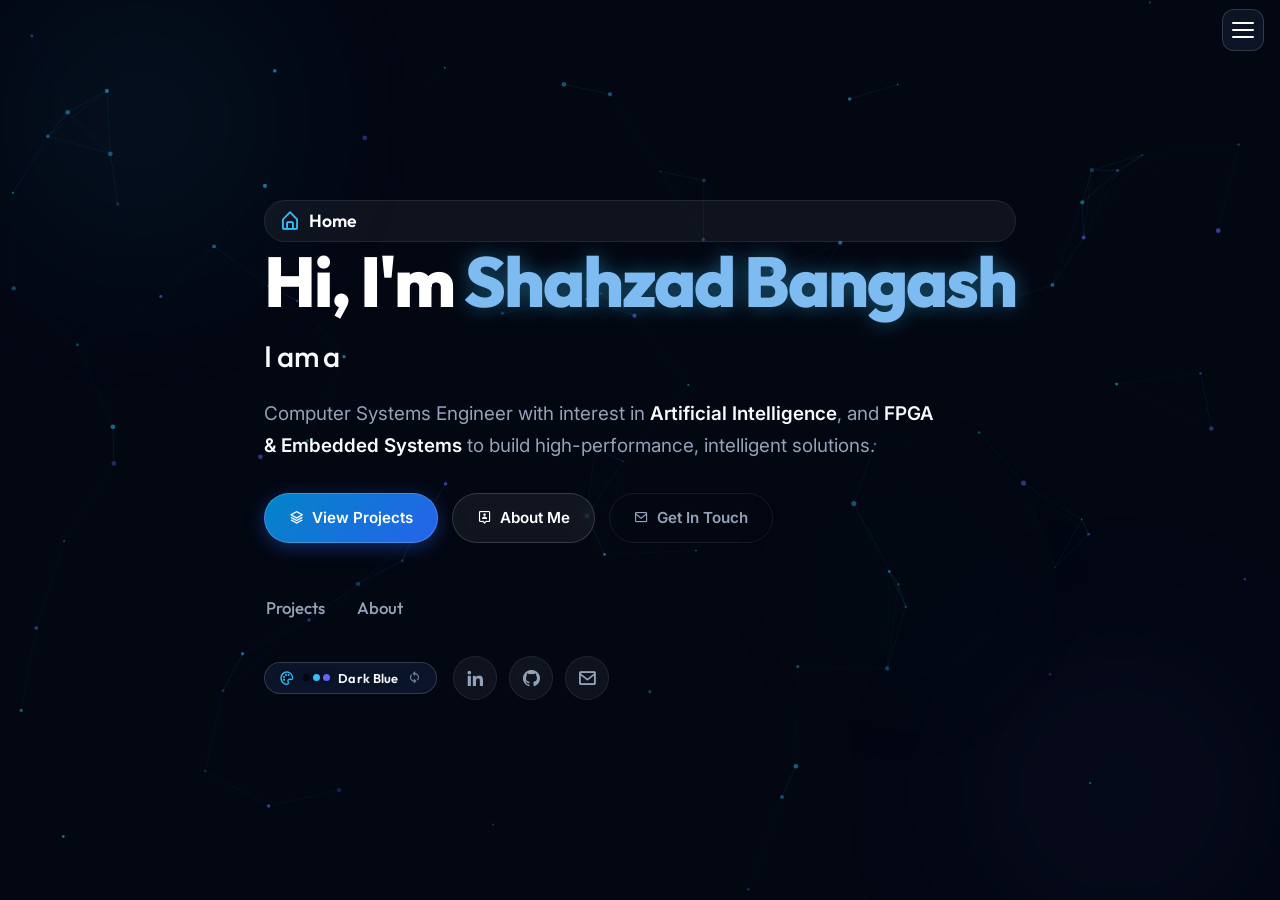
==== index.html @ 5bcf6972 "feat: add unified theme manager and styling system with cross-tab synchronization" ====
<!DOCTYPE html>
<html lang="en">

<head>
  <meta charset="utf-8">
  <meta content="width=device-width, initial-scale=1.0, maximum-scale=5.0" name="viewport">
  <meta name="theme-color" content="#030712">

  <title>Shahzad Bangash | AI Developer & Computer Systems Engineer</title>
  <meta name="description"
    content="Portfolio of Shahzad Bangash - Computer Systems Engineer specializing in AI development, TinyML, FPGA programming, and embedded systems.">
  <meta name="keywords"
    content="Shahzad Bangash, AI Developer, FPGA, Computer Systems Engineer, Embedded Systems, Machine Learning, Portfolio">

  <!-- Favicon -->
  <link rel="icon" type="image/x-icon" href="favicon.ico" />
  <link rel="icon" type="image/png" href="favicon.png" />
  <link rel="apple-touch-icon" href="favicon.png" />

  <!-- Google Fonts -->
  <link rel="preconnect" href="https://fonts.googleapis.com">
  <link rel="preconnect" href="https://fonts.gstatic.com" crossorigin>
  <link
    href="https://fonts.googleapis.com/css2?family=Inter:wght@300;400;500;600;700&family=Outfit:wght@400;500;600;700;800&family=Poppins:wght@400;500;600;700&display=swap"
    rel="stylesheet">

  <!-- Vendor CSS Files -->
  <link href="assets/vendor/bootstrap/css/bootstrap.min.css" rel="stylesheet">
  <link href="assets/vendor/boxicons/css/boxicons.min.css" rel="stylesheet">

  <!-- Main Custom CSS File -->
  <link href="assets/css/style.css?v=3.1" rel="stylesheet">
  <!-- Unified Theme Engine Stylesheet -->
  <link href="assets/css/themes.css?v=1.1" rel="stylesheet">

  <!-- Instant Theme Attribute Setup (Avoid FOUT) -->
  <script>
    (function () {
      try {
        var saved = localStorage.getItem("shahzad_portfolio_theme");
        var params = new URLSearchParams(window.location.search);
        var t = saved || params.get("theme") || "dark-blue";
        if (t === "cyber-dark" || t === "cyber-void") t = "dark-blue";
        if (t === "clean-light") t = "light-blue";
        if (t === "emerald-green" || t === "emerald-matrix") t = "green";
        if (t === "neon-purple" || t === "neon-sakura") t = "purple";
        if (t === "arctic-blue" || t === "arctic-frost") t = "red";
        document.documentElement.setAttribute("data-theme", t);
      } catch (e) {}
    })();
  </script>
</head>

<body>

  <!-- Ambient Dynamic Background Canvas -->
  <canvas id="bg-canvas" aria-hidden="true"></canvas>

  <!-- Ambient Glow Orbs -->
  <div class="bg-glow-orb bg-glow-orb-1" aria-hidden="true"></div>
  <div class="bg-glow-orb bg-glow-orb-2" aria-hidden="true"></div>
  <div class="bg-glow-orb bg-glow-orb-3" aria-hidden="true"></div>

  <!-- Mobile Navigation Toggle Button -->
  <button type="button" class="mobile-nav-toggle d-lg-none" aria-label="Toggle navigation menu" id="mobileNavBtn">
    <span class="bar bar-1"></span>
    <span class="bar bar-2"></span>
    <span class="bar bar-3"></span>
  </button>

  <!-- Mobile Navigation Overlay & Drawer -->
  <div class="mobile-nav-overlay" id="mobileNavOverlay"></div>
  <nav class="mobile-nav d-lg-none" id="mobileNavDrawer" aria-label="Mobile Navigation">
    <div class="mobile-nav-header">
      <div class="mobile-nav-brand">
        <!-- <img src="favicon.png" alt="Shahzad Bangash" class="mobile-brand-img"> -->
        <span>Shahzad Bangash</span>
      </div>
    </div>
    <ul class="mobile-nav-links">
      <li><a href="#header" class="mobile-link active"><i class="bx bx-home-alt"></i> <span>Home</span></a></li>
      <li><a href="#projects" class="mobile-link"><i class="bx bx-grid-alt"></i> <span>Projects</span></a></li>
      <li><a href="#about" class="mobile-link"><i class="bx bx-user"></i> <span>About</span></a></li>
    </ul>
    <div class="mobile-theme-selector">
      <span class="mobile-theme-title"><i class="bx bx-palette"></i> Theme</span>
      <div class="theme-switcher-wrapper" data-align="center">
        <button type="button" class="theme-trigger-btn" title="Click to switch theme" aria-label="Switch Theme">
          <i class="bx bx-palette theme-palette-icon"></i>
          <span class="theme-mini-swatch"></span>
          <span class="theme-label-text">Dark Blue</span>
          <i class="bx bx-sync theme-cycle-icon"></i>
        </button>
      </div>
    </div>
    <div class="mobile-nav-footer">
      <div class="mobile-socials">
        <a href="https://www.linkedin.com/in/shahzad-bangash" target="_blank" rel="noopener noreferrer"
          aria-label="LinkedIn"><i class="bx bxl-linkedin"></i></a>
        <a href="https://www.github.com/shahzad-bangash" target="_blank" rel="noopener noreferrer"
          aria-label="GitHub"><i class="bx bxl-github"></i></a>
        <a href="mailto:shahzadbangash.office@gmail.com" aria-label="Email"><i class="bx bx-envelope"></i></a>
      </div>
      <p class="mobile-copyright">&copy; Shahzad Bangash</p>
    </div>
  </nav>

  <!-- ======= Header / Hero Section ======= -->
  <header id="header" class="header-initial">
    <div class="container hero-container">

      <!-- Compact Topbar Home Link (shown only in .header-top state on the left) -->
      <div class="header-top-brand d-none">
        <a href="#header" class="brand-link" aria-label="Back to Home">
          <i class="bx bx-home-alt"></i>
          <span class="brand-text">Home</span>
        </a>
      </div>

      <!-- Hero Main Content (shown in initial full-screen state) -->
      <div class="hero-content">


        <!-- Profile Avatar with Animated Glow Ring -->
        <!--
        <div class="hero-avatar-wrapper">
          <div class="hero-avatar-glow"></div>
          <div class="hero-avatar">
            <img src="favicon.png" alt="Shahzad Bangash" class="hero-avatar-img">
          </div>
        </div>
        -->

        <h1 id="home-title" class="hero-title">
          Hi, I'm <span class="hero-name-highlight">Shahzad Bangash</span>
        </h1>

        <h2 class="hero-subtitle">
          I am a <span class="typing"></span>
        </h2>

        <p class="hero-tagline">
          Computer Systems Engineer with interest in <strong>Artificial Intelligence</strong>,
          and <strong>FPGA & Embedded Systems</strong> to build high-performance, intelligent solutions.
        </p>

        <!-- Hero CTA Buttons -->
        <div class="hero-cta-group">
          <a href="#projects" class="btn btn-primary-glow">
            <i class="bx bx-layer"></i>
            <span>View Projects</span>
          </a>
          <a href="#about" class="btn btn-secondary-glass">
            <i class="bx bx-user-pin"></i>
            <span>About Me</span>
          </a>
          <a href="mailto:shahzadbangash.office@gmail.com" class="btn btn-tertiary-outline">
            <i class="bx bx-envelope"></i>
            <span>Get In Touch</span>
          </a>
        </div>

      </div>

      <!-- Desktop Navigation Menu -->
      <nav class="nav-menu d-none d-lg-block" aria-label="Main Navigation">
        <ul>
          <li><a href="#projects"><span>Projects</span></a></li>
          <li><a href="#about"><span>About</span></a></li>
        </ul>
      </nav>

      <!-- Header Top Actions (Theme Switcher & Social Links) -->
      <div class="header-actions-wrapper d-none d-lg-flex">
        <div class="theme-switcher-wrapper" data-align="right">
          <button type="button" class="theme-trigger-btn" title="Click to switch theme" aria-label="Switch Theme">
            <i class="bx bx-palette theme-palette-icon"></i>
            <span class="theme-mini-swatch"></span>
            <span class="theme-label-text">Dark Blue</span>
            <i class="bx bx-sync theme-cycle-icon"></i>
          </button>
        </div>

        <!-- Social Links -->
        <div class="social-links">
          <a href="https://www.linkedin.com/in/shahzad-bangash" target="_blank" rel="noopener noreferrer"
            class="social-link" title="LinkedIn" aria-label="LinkedIn">
            <i class="bx bxl-linkedin"></i>
          </a>
          <a href="https://www.github.com/shahzad-bangash" target="_blank" rel="noopener noreferrer" class="social-link"
            title="GitHub" aria-label="GitHub">
            <i class="bx bxl-github"></i>
          </a>
          <a href="mailto:shahzadbangash.office@gmail.com" class="social-link" title="Send Email" aria-label="Send Email">
            <i class="bx bx-envelope"></i>
          </a>
        </div>
      </div>

    </div>
  </header>
  <!-- End Header -->

  <!-- ======= Projects Section ======= -->
  <section id="projects" class="projects-section" aria-label="Projects">
    <div class="container">

      <div class="section-title">
        <div class="section-badge"><i class="bx bx-code-alt"></i> Portfolio</div>
        <h2>Featured Projects</h2>
        <div class="section-line"></div>
        <p class="section-subtitle">A curated selection of AI systems, TinyML edge deployments, and interactive
          applications.</p>
      </div>

      <!-- Project Filters -->
      <div class="projects-filter-wrapper">
        <ul id="projects-filters">
          <li data-filter="*" class="filter-active">All Projects</li>
          <li data-filter=".filter-ai">AI & ML</li>
          <li data-filter=".filter-embedded">Embedded & TinyML</li>
          <li data-filter=".filter-games">Web Games</li>
        </ul>
      </div>

      <!-- Projects Grid -->
      <div class="row projects-grid">

        <!-- Project 1: QuotesAI -->
        <div class="col-lg-4 col-md-6 mb-4 project-item filter-ai">
          <div class="project-card">
            <div class="card-img-wrap">
              <img src="assets/img/project/quotesai.png" class="project-img" alt="QuotesAI Application Screenshot"
                loading="lazy">
            </div>
            <div class="project-card-body">
              <div class="project-category-tag">AI / RAG</div>
              <h3 class="project-title">QuotesAI</h3>
              <p class="project-description">
                An AI-powered Retrieval-Augmented Generation (RAG) platform that extracts contextual quotes from
                uploaded documents and produces stylized graphic cards.
              </p>
              <div class="tech-tags">
                <span class="tech-tag">Next.js</span>
                <span class="tech-tag">FastAPI</span>
                <span class="tech-tag">ChromaDB</span>
                <span class="tech-tag">RAG</span>
                <span class="tech-tag">Python</span>
              </div>
            </div>
            <div class="project-card-footer">
              <a href="https://github.com/shahzad-bangash/QuotesAI" target="_blank" rel="noopener noreferrer"
                class="btn btn-card-action">
                <i class="bx bxl-github"></i> GitHub
              </a>
              <a href="https://quotes-ai-nu.vercel.app" target="_blank" rel="noopener noreferrer"
                class="btn btn-card-action btn-card-primary">
                <i class="bx bx-link-external"></i> Live Demo
              </a>
            </div>
          </div>
        </div>

        <!-- Project 2: Handwritten Digit Recognition -->
        <div class="col-lg-4 col-md-6 mb-4 project-item filter-ai filter-embedded">
          <div class="project-card">
            <div class="card-img-wrap">
              <img src="assets/img/project/handwritten_digit_recognition.png" class="project-img"
                alt="Handwritten Digit Recognition on ESP32" loading="lazy">
            </div>
            <div class="project-card-body">
              <div class="project-category-tag">TinyML / Edge</div>
              <h3 class="project-title">Digit Recognition on ESP32</h3>
              <p class="project-description">
                TinyML deployment using TensorFlow Lite on an ESP32 microcontroller for on-device real-time handwritten
                digit inference trained on MNIST.
              </p>
              <div class="tech-tags">
                <span class="tech-tag">TensorFlow Lite</span>
                <span class="tech-tag">ESP32</span>
                <span class="tech-tag">TinyML</span>
                <span class="tech-tag">C++</span>
                <span class="tech-tag">Edge AI</span>
              </div>
            </div>
            <div class="project-card-footer">
              <a href="https://github.com/shahzad-bangash/Handwritten_Digit_Recognition_on_ESP32" target="_blank"
                rel="noopener noreferrer" class="btn btn-card-action w-100">
                <i class="bx bxl-github"></i> GitHub Repository
              </a>
            </div>
          </div>
        </div>

        <!-- Project 3: Face Recognition System -->
        <div class="col-lg-4 col-md-6 mb-4 project-item filter-ai">
          <div class="project-card">
            <div class="card-img-wrap">
              <img src="assets/img/project/face_recognition_system.png" class="project-img"
                alt="Face Recognition System" loading="lazy">
            </div>
            <div class="project-card-body">
              <div class="project-category-tag">Computer Vision</div>
              <h3 class="project-title">Face Recognition System</h3>
              <p class="project-description">
                Real-time facial detection and biometric recognition attendance management system built with OpenCV and
                deep learning face encodings.
              </p>
              <div class="tech-tags">
                <span class="tech-tag">Python</span>
                <span class="tech-tag">OpenCV</span>
                <span class="tech-tag">Face Recognition</span>
                <span class="tech-tag">NumPy</span>
              </div>
            </div>
            <div class="project-card-footer">
              <a href="https://github.com/shahzad-bangash/Face-Recognition-System" target="_blank"
                rel="noopener noreferrer" class="btn btn-card-action w-100">
                <i class="bx bxl-github"></i> GitHub Repository
              </a>
            </div>
          </div>
        </div>

        <!-- Project 4: TextBlob Sentiment Analyzer -->
        <div class="col-lg-4 col-md-6 mb-4 project-item filter-ai">
          <div class="project-card">
            <div class="card-img-wrap">
              <img src="assets/img/project/sentiment_analyzer.png" class="project-img" alt="TextBlob Sentiment Analyzer"
                loading="lazy">
            </div>
            <div class="project-card-body">
              <div class="project-category-tag">NLP / REST API</div>
              <h3 class="project-title">TextBlob Sentiment Analyzer</h3>
              <p class="project-description">
                Flask-based RESTful API service providing automated Natural Language Processing to classify input
                sentiment polarity and subjectivity.
              </p>
              <div class="tech-tags">
                <span class="tech-tag">Flask</span>
                <span class="tech-tag">Python</span>
                <span class="tech-tag">TextBlob</span>
                <span class="tech-tag">NLP</span>
                <span class="tech-tag">REST API</span>
              </div>
            </div>
            <div class="project-card-footer">
              <a href="https://github.com/shahzad-bangash/TextBlob-Sentiment-Analyzer" target="_blank"
                rel="noopener noreferrer" class="btn btn-card-action w-100">
                <i class="bx bxl-github"></i> GitHub Repository
              </a>
            </div>
          </div>
        </div>

        <!-- Project 5: Bubble Game -->
        <div class="col-lg-4 col-md-6 mb-4 project-item filter-games">
          <div class="project-card">
            <div class="card-img-wrap">
              <img src="assets/img/project/Bubble_game.png" class="project-img" alt="Bubble Game" loading="lazy">
            </div>
            <div class="project-card-body">
              <div class="project-category-tag">Game Dev</div>
              <h3 class="project-title">Bubble Pop Game</h3>
              <p class="project-description">
                Fast-paced, responsive arcade bubble popping web game created with vanilla JavaScript, modern DOM
                manipulation, and dynamic event listeners.
              </p>
              <div class="tech-tags">
                <span class="tech-tag">JavaScript</span>
                <span class="tech-tag">HTML5</span>
                <span class="tech-tag">CSS3</span>
                <span class="tech-tag">DOM API</span>
              </div>
            </div>
            <div class="project-card-footer">
              <a href="https://github.com/shahzad-bangash/bubble-game" target="_blank" rel="noopener noreferrer"
                class="btn btn-card-action">
                <i class="bx bxl-github"></i> GitHub
              </a>
              <a href="assets/projects/bubble_game/index.html" class="btn btn-card-action btn-card-accent">
                <i class="bx bx-play-circle"></i> Play Game
              </a>
            </div>
          </div>
        </div>

        <!-- Project 6: Tic-Tac-Toe Game with AI -->
        <div class="col-lg-4 col-md-6 mb-4 project-item filter-ai filter-games">
          <div class="project-card">
            <div class="card-img-wrap">
              <img src="assets/img/project/tictactoe.png" class="project-img" alt="Tic-Tac-Toe Game" loading="lazy">
            </div>
            <div class="project-card-body">
              <div class="project-category-tag">Game AI</div>
              <h3 class="project-title">Tic-Tac-Toe with Minimax AI</h3>
              <p class="project-description">
                Classic strategy board game featuring an unbeatable artificial intelligence opponent driven by the
                recursive Minimax decision tree algorithm.
              </p>
              <div class="tech-tags">
                <span class="tech-tag">JavaScript</span>
                <span class="tech-tag">Minimax AI</span>
                <span class="tech-tag">Algorithms</span>
                <span class="tech-tag">CSS3</span>
              </div>
            </div>
            <div class="project-card-footer">
              <a href="https://github.com/shahzad-bangash/tic-tac-toe" target="_blank" rel="noopener noreferrer"
                class="btn btn-card-action">
                <i class="bx bxl-github"></i> GitHub
              </a>
              <a href="assets/projects/tictactoe/index.html" class="btn btn-card-action btn-card-accent">
                <i class="bx bx-play-circle"></i> Play Game
              </a>
            </div>
          </div>
        </div>

      </div>
    </div>
  </section>
  <!-- End Projects Section -->

  <!-- ======= About Section ======= -->
  <section id="about" class="about-section" aria-label="About Me">
    <div class="container">

      <div class="section-title">
        <div class="section-badge"><i class="bx bx-user"></i> Profile</div>
        <h2>About Me</h2>
        <div class="section-line"></div>
        <p class="section-subtitle"></p>
      </div>

      <div class="row align-items-stretch">

        <!-- Biography Column -->
        <div class="col-lg-7 mb-4">
          <div class="about-card h-100">
            <div class="about-card-header">
              <div class="about-icon-box">
                <i class="bx bx-terminal"></i>
              </div>
              <div>
                <h3 class="about-heading">Engineering the Future of AI & Systems</h3>
                <span class="about-role-tag">Computer Systems Engineer</span>
              </div>
            </div>

            <div class="about-body">
              <p>
                I am an enthusiastic and motivated <strong>Computer Systems Engineer</strong> with hands-on experience
                in
                <strong>AI development</strong>, <strong>FPGA programming</strong>, and <strong>embedded
                  systems</strong>,
                passionate about researching and applying state-of-the-art technologies to solve real-world problems.
              </p>
              <p>
                My core interest lies in combining hardware architecture knowledge with machine learning models to build
                ultra-efficient, intelligent edge systems. Whether deploying quantized neural networks onto
                microcontrollers
                or architecting modern full-stack AI web tools, I thrive in fast-paced collaborative environments.
              </p>
            </div>

            <!-- Quick Metrics / Highlights -->
            <div class="about-metrics-grid">
              <div class="metric-item">
                <span class="metric-number">6+</span>
                <span class="metric-label">Key Projects</span>
              </div>
              <div class="metric-item">
                <span class="metric-number">AI + HW</span>
                <span class="metric-label">Specialization</span>
              </div>
              <div class="metric-item">
                <span class="metric-number">Edge</span>
                <span class="metric-label">TinyML & Embedded</span>
              </div>
            </div>

          </div>
        </div>

        <!-- Contact & Quick Info Column -->
        <div class="col-lg-5 mb-4">
          <div class="about-card h-100 d-flex flex-column justify-content-between">
            <div>
              <div class="about-card-header">
                <div class="about-icon-box accent-box">
                  <i class="bx bx-envelope-open"></i>
                </div>
                <div>
                  <h3 class="about-heading">Let's Connect</h3>
                  <span class="about-role-tag">Open for Opportunities</span>
                </div>
              </div>

              <div class="contact-details-list">
                <div class="contact-item">
                  <i class="bx bx-envelope contact-icon"></i>
                  <div class="contact-text">
                    <span class="contact-label">Email</span>
                    <a href="mailto:shahzadbangash.office@gmail.com" class="contact-value"
                      id="emailText">shahzadbangash.office@gmail.com</a>
                  </div>
                </div>

                <div class="contact-item">
                  <i class="bx bxl-linkedin-square contact-icon"></i>
                  <div class="contact-text">
                    <span class="contact-label">LinkedIn</span>
                    <a href="https://www.linkedin.com/in/shahzad-bangash" target="_blank" rel="noopener noreferrer"
                      class="contact-value">linkedin.com/in/shahzad-bangash</a>
                  </div>
                </div>

                <div class="contact-item">
                  <i class="bx bxl-github contact-icon"></i>
                  <div class="contact-text">
                    <span class="contact-label">GitHub</span>
                    <a href="https://www.github.com/shahzad-bangash" target="_blank" rel="noopener noreferrer"
                      class="contact-value">github.com/shahzad-bangash</a>
                  </div>
                </div>
              </div>
            </div>

            <!-- Copy Email & Action Bar -->
            <div class="contact-action-bar">
              <button type="button" class="btn btn-copy-email" id="copyEmailBtn" aria-label="Copy Email to Clipboard">
                <i class="bx bx-copy" id="copyIcon"></i>
                <span id="copyText">Copy Email</span>
              </button>
              <a href="mailto:shahzadbangash.office@gmail.com" class="btn btn-send-email">
                <i class="bx bx-send"></i>
                <span>Send Email</span>
              </a>
            </div>

          </div>
        </div>

      </div>

      <!-- Technical Skills & Competencies Grid -->
      <div class="skills-showcase mt-2">
        <h3 class="skills-showcase-title"><i class="bx bx-layer"></i> Technical Skillset</h3>

        <div class="row">

          <!-- Domain 1: AI & ML -->
          <div class="col-lg-4 col-md-6 mb-3">
            <div class="skill-category-card">
              <div class="skill-cat-header">
                <i class="bx bx-brain skill-cat-icon"></i>
                <h4>Artificial Intelligence & ML</h4>
              </div>
              <div class="skill-chips">
                <span class="skill-chip">TensorFlow & Keras</span>
                <span class="skill-chip">TensorFlow Lite (TinyML)</span>
                <span class="skill-chip">OpenCV</span>
                <span class="skill-chip">RAG Architectures</span>
                <span class="skill-chip">ChromaDB</span>
                <span class="skill-chip">TextBlob (NLP)</span>
                <span class="skill-chip">Minimax Algorithm</span>
              </div>
            </div>
          </div>

          <!-- Domain 2: Embedded & Hardware -->
          <div class="col-lg-4 col-md-6 mb-3">
            <div class="skill-category-card">
              <div class="skill-cat-header">
                <i class="bx bx-chip skill-cat-icon"></i>
                <h4>Embedded & Hardware</h4>
              </div>
              <div class="skill-chips">
                <span class="skill-chip">FPGA Programming</span>
                <span class="skill-chip">Verilog / HDL</span>
                <span class="skill-chip">ESP32 / Microcontrollers</span>
                <span class="skill-chip">Edge Inference</span>
                <span class="skill-chip">Hardware-Software Co-Design</span>
                <span class="skill-chip">IoT Architectures</span>
              </div>
            </div>
          </div>

          <!-- Domain 3: Software & Web Development -->
          <div class="col-lg-4 col-md-6 mb-3">
            <div class="skill-category-card">
              <div class="skill-cat-header">
                <i class="bx bx-code-curly skill-cat-icon"></i>
                <h4>Software & Web Engineering</h4>
              </div>
              <div class="skill-chips">
                <span class="skill-chip">Python</span>
                <span class="skill-chip">C / C++</span>
                <span class="skill-chip">JavaScript (ES6+)</span>
                <span class="skill-chip">FastAPI & Flask</span>
                <span class="skill-chip">Next.js & HTML5/CSS3</span>
                <span class="skill-chip">REST APIs</span>
                <span class="skill-chip">Git & Version Control</span>
              </div>
            </div>
          </div>

        </div>
      </div>

    </div>
  </section>
  <!-- End About Section -->

  <!-- Vendor JS Files -->
  <script src="assets/vendor/jquery/jquery.min.js"></script>
  <script src="assets/vendor/bootstrap/js/bootstrap.bundle.min.js"></script>
  <script src="assets/vendor/typed.js/typed.min.js"></script>
  <script src="assets/vendor/jquery.easing/jquery.easing.min.js"></script>

  <!-- Typing Script Initialization -->
  <script>
    var typed = new Typed('.typing', {
      strings: [
        "AI Developer",
        "Computer Systems Engineer",
        "FPGA & Embedded Programmer",
        "Software Engineer"
      ],
      loop: true,
      typeSpeed: 55,
      backSpeed: 40,
      backDelay: 1700,
      startDelay: 300
    });
  </script>

  <!-- Theme Manager Engine -->
  <script src="assets/js/theme-manager.js?v=1.1"></script>

  <!-- Main Website JavaScript -->
  <script src="assets/js/main.js?v=3.1"></script>

</body>

</html>
---- assets/css/style.css ----
/* ==========================================================================
   SHAHZAD BANGASH PORTFOLIO - DESIGN SYSTEM & STYLESHEET
   Modern Glassmorphism, Micro-Animations, and Fluid Responsive Architecture
   ========================================================================== */

/* --------------------------------------------------------------------------
   1. Design System Tokens & Root Variables
   -------------------------------------------------------------------------- */
:root {
  /* Color Palette */
  --bg-core: #030712;
  --bg-surface: #0b1329;
  --bg-card: rgba(13, 22, 44, 0.72);
  --bg-card-hover: rgba(20, 34, 66, 0.85);
  --bg-glass-nav: rgba(3, 7, 18, 0.88);
  --bg-glass-modal: rgba(8, 14, 30, 0.96);

  /* Accents & Highlights */
  --accent-cyan: #38bdf8;
  --accent-cyan-glow: rgba(56, 189, 248, 0.35);
  --accent-blue: #3b82f6;
  --accent-indigo: #6366f1;
  --accent-emerald: #10b981;
  --accent-emerald-glow: rgba(16, 185, 129, 0.4);
  --accent-amber: #f59e0b;

  /* Text Hierarchy */
  --text-white: #ffffff;
  --text-primary: #f8fafc;
  --text-secondary: #94a3b8;
  --text-muted: #64748b;
  --text-gradient: linear-gradient(135deg, #ffffff 25%, #38bdf8 80%, #818cf8 100%);

  /* Borders & Glassmorphism */
  --border-subtle: rgba(255, 255, 255, 0.08);
  --border-medium: rgba(255, 255, 255, 0.14);
  --border-accent: rgba(56, 189, 248, 0.35);
  --border-accent-strong: rgba(56, 189, 248, 0.7);

  /* Shadows */
  --shadow-sm: 0 4px 12px rgba(0, 0, 0, 0.25);
  --shadow-md: 0 8px 24px rgba(0, 0, 0, 0.35);
  --shadow-lg: 0 16px 36px rgba(0, 0, 0, 0.45);
  --shadow-glow: 0 0 24px -4px var(--accent-cyan-glow);
  --shadow-emerald: 0 0 20px -2px var(--accent-emerald-glow);

  /* Radii */
  --radius-sm: 8px;
  --radius-md: 14px;
  --radius-lg: 20px;
  --radius-full: 9999px;

  /* Transitions */
  --transition-fast: 0.18s ease;
  --transition-smooth: 0.32s cubic-bezier(0.25, 0.8, 0.25, 1);
  --transition-bounce: 0.45s cubic-bezier(0.34, 1.56, 0.64, 1);
}

/* --------------------------------------------------------------------------
   2. Global Resets & Typography
   -------------------------------------------------------------------------- */
*,
*::before,
*::after {
  box-sizing: border-box;
  margin: 0;
  padding: 0;
}

html {
  font-size: 16px;
  scroll-behavior: smooth;
  -webkit-font-smoothing: antialiased;
  -moz-osx-font-smoothing: grayscale;
}

body {
  font-family: 'Inter', -apple-system, BlinkMacSystemFont, "Segoe UI", Roboto, sans-serif;
  background-color: var(--bg-core);
  color: var(--text-primary);
  min-height: 100vh;
  position: relative;
  overflow-x: hidden;
  line-height: 1.6;
}

h1, h2, h3, h4, h5, h6 {
  font-family: 'Outfit', 'Poppins', sans-serif;
  color: var(--text-white);
  font-weight: 700;
  letter-spacing: -0.02em;
}

a {
  color: var(--accent-cyan);
  text-decoration: none;
  transition: var(--transition-fast);
}

a:hover {
  color: #7dd3fc;
  text-decoration: none;
}

/* Gradient Text Utility */
.text-gradient {
  background: var(--text-gradient);
  -webkit-background-clip: text;
  -webkit-text-fill-color: transparent;
  background-clip: text;
  display: inline-block;
}

/* --------------------------------------------------------------------------
   3. Ambient Particle Background & Glow Orbs
   -------------------------------------------------------------------------- */
#bg-canvas {
  position: fixed;
  top: 0;
  left: 0;
  width: 100%;
  height: 100%;
  z-index: 0;
  pointer-events: none;
  opacity: 0.75;
}

.bg-glow-orb {
  position: fixed;
  border-radius: 50%;
  filter: blur(80px);
  pointer-events: none;
  z-index: 0;
  opacity: 0.45;
  will-change: transform;
}

.bg-glow-orb-1 {
  width: 480px;
  height: 480px;
  top: -120px;
  left: -100px;
  background: radial-gradient(circle, rgba(56, 189, 248, 0.28) 0%, rgba(59, 130, 246, 0.05) 70%, transparent 100%);
  animation: floatOrb1 16s ease-in-out infinite alternate;
}

.bg-glow-orb-2 {
  width: 520px;
  height: 520px;
  bottom: -150px;
  right: -100px;
  background: radial-gradient(circle, rgba(99, 102, 241, 0.22) 0%, rgba(139, 92, 246, 0.05) 70%, transparent 100%);
  animation: floatOrb2 20s ease-in-out infinite alternate;
}

.bg-glow-orb-3 {
  width: 360px;
  height: 360px;
  top: 45%;
  right: 15%;
  background: radial-gradient(circle, rgba(16, 185, 129, 0.12) 0%, transparent 70%);
  animation: floatOrb3 18s ease-in-out infinite alternate;
}

@keyframes floatOrb1 {
  0% { transform: translate(0, 0) scale(1); }
  50% { transform: translate(60px, 40px) scale(1.08); }
  100% { transform: translate(-30px, 70px) scale(0.95); }
}

@keyframes floatOrb2 {
  0% { transform: translate(0, 0) scale(1); }
  50% { transform: translate(-50px, -60px) scale(1.1); }
  100% { transform: translate(40px, -30px) scale(0.92); }
}

@keyframes floatOrb3 {
  0% { transform: translate(0, 0) scale(1); }
  50% { transform: translate(-40px, 30px) scale(1.05); }
  100% { transform: translate(30px, -40px) scale(0.96); }
}

/* --------------------------------------------------------------------------
   4. Header & Hero Section Architecture
   -------------------------------------------------------------------------- */
/* Home view locking - prevents void scrolling */
body.home-active {
  overflow-y: hidden;
  height: 100vh;
}

#header {
  position: relative;
  min-height: 100vh;
  display: flex;
  align-items: center;
  z-index: 100;
  transition: all 0.4s cubic-bezier(0.2, 0.8, 0.2, 1);
  padding: 40px 0;
}

#header.header-initial {
  height: 100vh;
  min-height: 100vh;
  max-height: 100vh;
  overflow: hidden;
  display: flex;
  align-items: center;
  justify-content: center;
  padding: 0;
}

@media (max-height: 650px) {
  body.home-active {
    overflow-y: auto;
    height: auto;
  }
  #header.header-initial {
    height: auto;
    min-height: 100vh;
    max-height: none;
    overflow-y: auto;
    padding: 40px 0;
  }
}

.hero-container {
  position: relative;
  z-index: 2;
  max-width: 1060px;
  margin: 0 auto;
  padding: 0 24px;
}

.hero-content {
  display: flex;
  flex-direction: column;
  align-items: flex-start;
  text-align: left;
  transition: opacity 0.3s ease, transform 0.3s ease;
}

/* Status Badge */
.status-badge-wrapper {
  margin-bottom: 24px;
}

.status-badge {
  display: inline-flex;
  align-items: center;
  gap: 10px;
  padding: 8px 18px;
  background: rgba(16, 185, 129, 0.1);
  border: 1px solid rgba(16, 185, 129, 0.28);
  border-radius: var(--radius-full);
  backdrop-filter: blur(8px);
  -webkit-backdrop-filter: blur(8px);
  font-size: 0.85rem;
  font-weight: 500;
  color: #6ee7b7;
  letter-spacing: 0.02em;
  transition: var(--transition-smooth);
}

.status-badge:hover {
  background: rgba(16, 185, 129, 0.16);
  border-color: rgba(16, 185, 129, 0.5);
  box-shadow: var(--shadow-emerald);
  transform: translateY(-2px);
}

.status-pulse {
  position: absolute;
  width: 9px;
  height: 9px;
  border-radius: 50%;
  background: var(--accent-emerald);
  animation: ping 1.8s cubic-bezier(0, 0, 0.2, 1) infinite;
  opacity: 0.75;
}

.status-dot {
  position: relative;
  width: 9px;
  height: 9px;
  border-radius: 50%;
  background: var(--accent-emerald);
  box-shadow: 0 0 10px var(--accent-emerald);
}

@keyframes ping {
  75%, 100% {
    transform: scale(2.4);
    opacity: 0;
  }
}

/* Avatar with Animated Glow Ring */
.hero-avatar-wrapper {
  position: relative;
  width: 100px;
  height: 100px;
  margin-bottom: 24px;
  animation: floatAvatar 5s ease-in-out infinite;
}

.hero-avatar-glow {
  position: absolute;
  inset: -4px;
  border-radius: 50%;
  background: linear-gradient(135deg, var(--accent-cyan), var(--accent-indigo), var(--accent-emerald));
  filter: blur(8px);
  opacity: 0.7;
  animation: rotateGlow 8s linear infinite;
}

.hero-avatar {
  position: relative;
  width: 100%;
  height: 100%;
  border-radius: 50%;
  overflow: hidden;
  border: 2px solid rgba(255, 255, 255, 0.25);
  background: var(--bg-surface);
  box-shadow: var(--shadow-md);
}

.hero-avatar-img {
  width: 100%;
  height: 100%;
  object-fit: cover;
  transition: transform 0.4s ease;
}

.hero-avatar:hover .hero-avatar-img {
  transform: scale(1.08);
}

@keyframes floatAvatar {
  0%, 100% { transform: translateY(0); }
  50% { transform: translateY(-8px); }
}

@keyframes rotateGlow {
  0% { transform: rotate(0deg); }
  100% { transform: rotate(360deg); }
}

/* Hero Typography */
.hero-title {
  font-size: clamp(2.4rem, 5.5vw, 4.4rem);
  font-weight: 800;
  line-height: 1.12;
  margin-bottom: 12px;
  letter-spacing: -0.03em;
}

.hero-subtitle {
  font-size: clamp(1.2rem, 2.8vw, 1.85rem);
  font-weight: 500;
  color: var(--text-light);
  margin-bottom: 18px;
  display: flex;
  align-items: center;
  flex-wrap: wrap;
  gap: 8px;
}

.hero-subtitle .typing {
  color: var(--accent-cyan);
  font-weight: 600;
  text-shadow: 0 0 16px rgba(56, 189, 248, 0.45);
  border-bottom: 2px solid var(--accent-cyan);
  padding-bottom: 2px;
}

.hero-tagline {
  font-size: clamp(1rem, 1.5vw, 1.18rem);
  color: var(--text-secondary);
  max-width: 680px;
  margin-bottom: 32px;
  line-height: 1.65;
}

.hero-tagline strong {
  color: var(--text-primary);
  font-weight: 600;
}

/* Hero Call to Action Buttons */
.hero-cta-group {
  display: flex;
  align-items: center;
  flex-wrap: wrap;
  gap: 14px;
  margin-bottom: 36px;
}

.btn {
  display: inline-flex;
  align-items: center;
  justify-content: center;
  gap: 8px;
  padding: 12px 24px;
  font-size: 0.95rem;
  font-weight: 600;
  border-radius: var(--radius-full);
  cursor: pointer;
  transition: var(--transition-smooth);
  text-decoration: none;
  outline: none;
  border: 1px solid transparent;
}

.btn-primary-glow {
  background: linear-gradient(135deg, #0284c7 0%, #2563eb 100%);
  color: #ffffff;
  box-shadow: 0 4px 18px rgba(37, 99, 235, 0.4);
  border: 1px solid rgba(255, 255, 255, 0.2);
}

.btn-primary-glow:hover {
  background: linear-gradient(135deg, #0369a1 0%, #1d4ed8 100%);
  color: #ffffff;
  box-shadow: 0 6px 24px rgba(37, 99, 235, 0.65), 0 0 15px rgba(56, 189, 248, 0.5);
  transform: translateY(-3px);
}

.btn-secondary-glass {
  background: rgba(255, 255, 255, 0.06);
  color: var(--text-white);
  border: 1px solid var(--border-medium);
  backdrop-filter: blur(10px);
  -webkit-backdrop-filter: blur(10px);
}

.btn-secondary-glass:hover {
  background: rgba(255, 255, 255, 0.12);
  color: var(--accent-cyan);
  border-color: var(--accent-cyan);
  transform: translateY(-3px);
  box-shadow: var(--shadow-sm);
}

.btn-tertiary-outline {
  background: transparent;
  color: var(--text-secondary);
  border: 1px solid var(--border-subtle);
}

.btn-tertiary-outline:hover {
  color: var(--text-white);
  border-color: var(--border-medium);
  background: rgba(255, 255, 255, 0.04);
  transform: translateY(-3px);
}

/* Desktop Navigation Menu (Hero mode) */
.nav-menu {
  margin-top: 10px;
}

.nav-menu ul {
  display: flex;
  list-style: none;
  gap: 28px;
  padding: 0;
  margin: 0;
}

.nav-menu a {
  position: relative;
  font-family: 'Outfit', sans-serif;
  font-size: 1.05rem;
  font-weight: 500;
  color: var(--text-secondary);
  padding: 6px 2px;
  display: inline-block;
  transition: var(--transition-fast);
}

.nav-menu a::after {
  content: "";
  position: absolute;
  bottom: 0;
  left: 0;
  width: 0;
  height: 2px;
  background: linear-gradient(90deg, var(--accent-cyan), var(--accent-indigo));
  border-radius: 2px;
  transition: width 0.3s ease;
}

.nav-menu a:hover,
.nav-menu li.active > a {
  color: var(--text-white);
}

.nav-menu a:hover::after,
.nav-menu li.active > a::after {
  width: 100%;
}

/* Header Actions (Theme Switcher & Social Links) */
.header-actions-wrapper {
  display: flex;
  align-items: center;
  gap: 16px;
  margin-top: 28px;
}

#header.header-top .header-actions-wrapper {
  margin-top: 0 !important;
}

/* Social Links */
.social-links {
  display: flex;
  align-items: center;
  gap: 12px;
  margin-top: 0;
}

.social-link {
  width: 44px;
  height: 44px;
  border-radius: 50%;
  display: inline-flex;
  align-items: center;
  justify-content: center;
  font-size: 1.25rem;
  color: var(--text-secondary);
  background: rgba(255, 255, 255, 0.05);
  border: 1px solid var(--border-subtle);
  backdrop-filter: blur(8px);
  -webkit-backdrop-filter: blur(8px);
  transition: var(--transition-bounce);
}

.social-link:hover {
  color: var(--text-white);
  background: linear-gradient(135deg, #0284c7, #2563eb);
  border-color: rgba(56, 189, 248, 0.5);
  transform: translateY(-4px) scale(1.1);
  box-shadow: 0 8px 20px -4px rgba(37, 99, 235, 0.6);
}

/* --------------------------------------------------------------------------
   5. Header Top State (Sticky Compact Nav Bar)
   -------------------------------------------------------------------------- */
#header.header-top {
  position: fixed !important;
  top: 0 !important;
  left: 0 !important;
  right: 0 !important;
  width: 100% !important;
  min-height: 60px !important;
  height: 60px !important;
  padding: 0 !important;
  margin: 0 !important;
  background: var(--bg-glass-nav) !important;
  backdrop-filter: blur(20px) !important;
  -webkit-backdrop-filter: blur(20px) !important;
  border-bottom: 1px solid var(--border-subtle) !important;
  box-shadow: 0 4px 20px rgba(0, 0, 0, 0.4) !important;
  z-index: 1000 !important;
  display: flex !important;
  align-items: center !important;
  justify-content: flex-start !important;
}

#header.header-top .hero-content,
#header.header-top .social-links {
  display: none !important;
}

#header.header-top .hero-container {
  display: flex !important;
  flex-direction: row !important;
  align-items: center !important;
  justify-content: space-between !important;
  width: 100% !important;
  height: 100% !important;
  padding: 0 24px !important;
  margin: 0 auto !important;
}

/* Brand Link in Header Top */
#header.header-top .header-top-brand {
  display: flex !important;
  align-items: center !important;
}

.brand-link {
  display: flex;
  align-items: center;
  gap: 8px;
  color: var(--text-white);
  font-family: 'Outfit', sans-serif;
  font-weight: 600;
  font-size: 1.1rem;
  letter-spacing: -0.01em;
  padding: 6px 14px;
  border-radius: var(--radius-full);
  background: rgba(255, 255, 255, 0.05);
  border: 1px solid var(--border-subtle);
  transition: var(--transition-smooth);
}

.brand-link i {
  font-size: 1.35rem;
  color: var(--accent-cyan);
  transition: transform 0.25s ease, color 0.25s ease;
}

.brand-link:hover {
  background: rgba(56, 189, 248, 0.12);
  border-color: rgba(56, 189, 248, 0.35);
  color: var(--text-white);
  transform: translateY(-1px);
}

.brand-link:hover i {
  transform: scale(1.15);
  color: #7dd3fc;
}

.brand-link:hover .brand-text {
  color: var(--accent-cyan);
}

#header.header-top .nav-menu {
  margin: 0;
}

#header.header-top .nav-menu ul {
  gap: 22px;
}

#header.header-top .nav-menu a {
  font-size: 0.95rem;
  color: var(--text-secondary);
}

#header.header-top .nav-menu a:hover,
#header.header-top .nav-menu li.active > a {
  color: var(--accent-cyan);
}

/* --------------------------------------------------------------------------
   6. Mobile Navigation Drawer & Hamburger Toggle
   -------------------------------------------------------------------------- */
.mobile-nav-toggle {
  position: fixed;
  top: 9px;
  right: 16px;
  z-index: 10001;
  width: 42px;
  height: 42px;
  border-radius: 12px;
  background: rgba(15, 23, 42, 0.85);
  border: 1px solid var(--border-medium);
  backdrop-filter: blur(12px);
  -webkit-backdrop-filter: blur(12px);
  cursor: pointer;
  display: flex;
  flex-direction: column;
  justify-content: center;
  align-items: center;
  gap: 5px;
  padding: 0;
  transition: var(--transition-smooth);
}

.mobile-nav-toggle:hover {
  border-color: var(--accent-cyan);
  background: rgba(20, 32, 60, 0.95);
}

.mobile-nav-toggle .bar {
  width: 22px;
  height: 2px;
  background: #ffffff;
  border-radius: 2px;
  transition: transform 0.3s ease, opacity 0.25s ease;
}

/* Active hamburger animation (turns into X) */
.mobile-nav-active .mobile-nav-toggle .bar-1 {
  transform: translateY(7px) rotate(45deg);
}

.mobile-nav-active .mobile-nav-toggle .bar-2 {
  opacity: 0;
  transform: translateX(-8px);
}

.mobile-nav-active .mobile-nav-toggle .bar-3 {
  transform: translateY(-7px) rotate(-45deg);
}

/* Backdrop Overlay */
.mobile-nav-overlay {
  position: fixed;
  inset: 0;
  background: rgba(3, 7, 18, 0.7);
  backdrop-filter: blur(6px);
  -webkit-backdrop-filter: blur(6px);
  z-index: 9998;
  opacity: 0;
  visibility: hidden;
  transition: opacity 0.3s ease, visibility 0.3s ease;
}

.mobile-nav-active .mobile-nav-overlay {
  opacity: 1;
  visibility: visible;
}

/* Mobile Nav Drawer */
.mobile-nav {
  position: fixed;
  top: 72px;
  right: 16px;
  left: 16px;
  background: var(--bg-glass-modal);
  border: 1px solid var(--border-medium);
  border-radius: var(--radius-lg);
  box-shadow: 0 20px 40px rgba(0, 0, 0, 0.6), var(--shadow-glow);
  backdrop-filter: blur(24px);
  -webkit-backdrop-filter: blur(24px);
  z-index: 9999;
  padding: 24px;
  opacity: 0;
  visibility: hidden;
  transform: translateY(-24px);
  transition: opacity 0.4s ease, transform 0.4s cubic-bezier(0.2, 0.8, 0.2, 1), visibility 0.4s ease;
}

.mobile-nav-active .mobile-nav {
  opacity: 1;
  visibility: visible;
  transform: translateY(0);
}

.mobile-nav-header {
  padding-bottom: 16px;
  border-bottom: 1px solid var(--border-subtle);
  margin-bottom: 18px;
}

.mobile-nav-brand {
  display: flex;
  align-items: center;
  gap: 12px;
  font-family: 'Outfit', sans-serif;
  font-weight: 700;
  font-size: 1.15rem;
  color: var(--text-white);
}

.mobile-brand-img {
  width: 32px;
  height: 32px;
  border-radius: 50%;
  border: 1.5px solid var(--accent-cyan);
}

.mobile-nav-links {
  list-style: none;
  padding: 0;
  margin: 0 0 20px 0;
  display: flex;
  flex-direction: column;
  gap: 8px;
}

.mobile-nav-links .mobile-link {
  display: flex;
  align-items: center;
  gap: 14px;
  padding: 12px 16px;
  border-radius: var(--radius-md);
  font-size: 1.05rem;
  font-weight: 500;
  color: var(--text-secondary);
  background: rgba(255, 255, 255, 0.03);
  border: 1px solid transparent;
  transition: var(--transition-fast);
}

.mobile-nav-links .mobile-link i {
  font-size: 1.3rem;
  color: var(--accent-cyan);
}

.mobile-nav-links .mobile-link:hover,
.mobile-nav-links .mobile-link.active {
  color: var(--text-white);
  background: rgba(56, 189, 248, 0.12);
  border-color: rgba(56, 189, 248, 0.3);
}

.mobile-nav-footer {
  padding-top: 16px;
  border-top: 1px solid var(--border-subtle);
  display: flex;
  align-items: center;
  justify-content: space-between;
}

.mobile-socials {
  display: flex;
  gap: 10px;
}

.mobile-socials a {
  width: 36px;
  height: 36px;
  border-radius: 50%;
  display: inline-flex;
  align-items: center;
  justify-content: center;
  font-size: 1.15rem;
  color: var(--text-secondary);
  background: rgba(255, 255, 255, 0.05);
  border: 1px solid var(--border-subtle);
}

.mobile-socials a:hover {
  color: var(--text-white);
  background: var(--accent-blue);
}

.mobile-copyright {
  font-size: 0.8rem;
  color: var(--text-muted);
  margin: 0;
}

/* --------------------------------------------------------------------------
   7. Sections Architecture (Projects & About)
   -------------------------------------------------------------------------- */
section {
  display: none !important;
}

section.section-show {
  display: block !important;
  position: relative;
  margin-top: 60px;
  min-height: calc(100vh - 60px);
  padding: 40px 0 80px 0;
  opacity: 1;
  visibility: visible;
  pointer-events: auto;
  z-index: 10;
  animation: fadeInSection 0.35s cubic-bezier(0.2, 0.8, 0.2, 1) forwards;
}

@keyframes fadeInSection {
  0% {
    opacity: 0;
    transform: translateY(16px);
  }
  100% {
    opacity: 1;
    transform: translateY(0);
  }
}

/* Section Header Typography */
.section-title {
  margin-bottom: 36px;
  text-align: left;
}

.section-badge {
  display: inline-flex;
  align-items: center;
  gap: 6px;
  font-size: 0.82rem;
  font-weight: 600;
  text-transform: uppercase;
  letter-spacing: 0.08em;
  color: var(--accent-cyan);
  background: rgba(56, 189, 248, 0.1);
  border: 1px solid rgba(56, 189, 248, 0.25);
  padding: 4px 12px;
  border-radius: var(--radius-full);
  margin-bottom: 12px;
}

.section-title h2 {
  font-size: clamp(2rem, 3.8vw, 3rem);
  font-weight: 800;
  line-height: 1.15;
  color: var(--text-white);
  margin-bottom: 12px;
}

.section-line {
  width: 60px;
  height: 3px;
  background: linear-gradient(90deg, var(--accent-cyan), var(--accent-indigo));
  border-radius: 2px;
  margin-bottom: 14px;
}

.section-subtitle {
  font-size: 1.05rem;
  color: var(--text-secondary);
  max-width: 640px;
  margin: 0;
}

/* --------------------------------------------------------------------------
   8. Projects Showcase & Filtering
   -------------------------------------------------------------------------- */
.projects-filter-wrapper {
  margin-bottom: 32px;
}

#projects-filters {
  display: flex;
  flex-wrap: wrap;
  align-items: center;
  gap: 8px;
  list-style: none;
  padding: 0;
  margin: 0;
}

#projects-filters li {
  padding: 8px 18px;
  font-size: 0.88rem;
  font-weight: 500;
  color: var(--text-secondary);
  background: rgba(255, 255, 255, 0.04);
  border: 1px solid var(--border-subtle);
  border-radius: var(--radius-full);
  cursor: pointer;
  backdrop-filter: blur(8px);
  -webkit-backdrop-filter: blur(8px);
  transition: var(--transition-smooth);
}

#projects-filters li:hover {
  color: var(--text-white);
  background: rgba(255, 255, 255, 0.08);
  border-color: var(--border-medium);
}

#projects-filters li.filter-active {
  color: #ffffff;
  background: linear-gradient(135deg, #0284c7, #2563eb);
  border-color: rgba(56, 189, 248, 0.5);
  box-shadow: 0 4px 14px rgba(37, 99, 235, 0.4);
}

/* Project Cards */
.project-item {
  transition: opacity 0.3s ease, transform 0.3s ease;
}

.project-item.filter-hidden {
  display: none !important;
}

.project-card {
  position: relative;
  background: var(--bg-card);
  border: 1px solid var(--border-subtle);
  border-radius: var(--radius-lg);
  overflow: hidden;
  height: 100%;
  display: flex;
  flex-direction: column;
  backdrop-filter: blur(16px);
  -webkit-backdrop-filter: blur(16px);
  box-shadow: var(--shadow-sm);
  transition: var(--transition-smooth);
}

.project-card:hover {
  transform: translateY(-8px);
  background: var(--bg-card-hover);
  border-color: var(--border-accent);
  box-shadow: var(--shadow-lg), 0 0 24px -4px var(--accent-cyan-glow);
}

/* Card Image Container - Clean Uncropped Framed Artwork */
.card-img-wrap {
  position: relative;
  width: 100%;
  height: 220px;
  overflow: hidden;
  background: radial-gradient(circle at center, #091736 0%, #030816 100%);
  border-bottom: 1px solid var(--border-subtle);
  display: flex;
  align-items: center;
  justify-content: center;
  padding: 10px;
}

.project-img {
  max-width: 100%;
  max-height: 100%;
  width: auto;
  height: auto;
  object-fit: contain;
  border-radius: 8px;
  box-shadow: 0 4px 14px rgba(0, 0, 0, 0.4);
  transition: transform 0.4s cubic-bezier(0.2, 0.8, 0.2, 1);
}

.project-card:hover .project-img {
  transform: scale(1.05);
}

/* Category Tag above title */
.project-category-tag {
  display: inline-block;
  font-size: 0.72rem;
  font-weight: 600;
  text-transform: uppercase;
  letter-spacing: 0.06em;
  color: var(--accent-cyan);
  background: rgba(56, 189, 248, 0.1);
  border: 1px solid rgba(56, 189, 248, 0.25);
  padding: 3px 10px;
  border-radius: var(--radius-full);
  margin-bottom: 10px;
  align-self: flex-start;
}

.overlay-icon-btn {
  width: 42px;
  height: 42px;
  border-radius: 50%;
  background: rgba(255, 255, 255, 0.15);
  border: 1px solid rgba(255, 255, 255, 0.3);
  color: #ffffff;
  display: flex;
  align-items: center;
  justify-content: center;
  font-size: 1.25rem;
  transition: var(--transition-bounce);
}

.overlay-icon-btn:hover {
  background: var(--accent-cyan);
  color: var(--bg-core);
  transform: scale(1.15);
  box-shadow: 0 0 16px rgba(56, 189, 248, 0.7);
}

/* Card Body & Typography */
.project-card-body {
  padding: 22px 20px;
  flex-grow: 1;
  display: flex;
  flex-direction: column;
}

.project-title {
  font-size: 1.25rem;
  font-weight: 700;
  color: var(--text-white);
  margin-bottom: 10px;
  line-height: 1.3;
}

.project-description {
  font-size: 0.92rem;
  color: var(--text-secondary);
  line-height: 1.6;
  margin-bottom: 18px;
  flex-grow: 1;
}

/* Tech Stack Tags */
.tech-tags {
  display: flex;
  flex-wrap: wrap;
  gap: 6px;
  margin-top: auto;
}

.tech-tag {
  font-size: 0.75rem;
  font-weight: 500;
  color: #bae6fd;
  background: rgba(56, 189, 248, 0.08);
  border: 1px solid rgba(56, 189, 248, 0.2);
  padding: 3px 9px;
  border-radius: 6px;
  transition: var(--transition-fast);
}

.tech-tag:hover {
  background: rgba(56, 189, 248, 0.16);
  border-color: rgba(56, 189, 248, 0.4);
}

/* Card Footer & Action Buttons */
.project-card-footer {
  padding: 14px 20px 18px 20px;
  border-top: 1px solid var(--border-subtle);
  display: flex;
  gap: 10px;
}

.btn-card-action {
  flex: 1;
  display: inline-flex;
  align-items: center;
  justify-content: center;
  gap: 6px;
  padding: 9px 12px;
  font-size: 0.85rem;
  font-weight: 600;
  border-radius: var(--radius-sm);
  color: var(--text-light);
  background: rgba(255, 255, 255, 0.06);
  border: 1px solid var(--border-subtle);
  transition: var(--transition-fast);
}

.btn-card-action:hover {
  color: #ffffff;
  background: rgba(255, 255, 255, 0.12);
  border-color: var(--border-medium);
  transform: translateY(-2px);
}

.btn-card-primary {
  background: rgba(56, 189, 248, 0.12);
  border-color: rgba(56, 189, 248, 0.35);
  color: var(--accent-cyan);
}

.btn-card-primary:hover {
  background: var(--accent-blue);
  border-color: var(--accent-blue);
  color: #ffffff;
  box-shadow: 0 4px 12px rgba(59, 130, 246, 0.4);
}

.btn-card-accent {
  background: rgba(16, 185, 129, 0.12);
  border-color: rgba(16, 185, 129, 0.35);
  color: #6ee7b7;
}

.btn-card-accent:hover {
  background: var(--accent-emerald);
  border-color: var(--accent-emerald);
  color: #ffffff;
  box-shadow: 0 4px 12px rgba(16, 185, 129, 0.4);
}

/* --------------------------------------------------------------------------
   9. About Me Section Architecture
   -------------------------------------------------------------------------- */
.about-card {
  background: var(--bg-card);
  border: 1px solid var(--border-subtle);
  border-radius: var(--radius-lg);
  padding: 32px 28px;
  backdrop-filter: blur(16px);
  -webkit-backdrop-filter: blur(16px);
  box-shadow: var(--shadow-sm);
  transition: var(--transition-smooth);
}

.about-card:hover {
  border-color: var(--border-accent);
  box-shadow: var(--shadow-md), 0 0 20px -4px var(--accent-cyan-glow);
}

.about-card-header {
  display: flex;
  align-items: center;
  gap: 16px;
  margin-bottom: 24px;
}

.about-icon-box {
  width: 52px;
  height: 52px;
  border-radius: var(--radius-md);
  background: linear-gradient(135deg, rgba(56, 189, 248, 0.2), rgba(59, 130, 246, 0.1));
  border: 1px solid rgba(56, 189, 248, 0.35);
  display: flex;
  align-items: center;
  justify-content: center;
  font-size: 1.6rem;
  color: var(--accent-cyan);
  flex-shrink: 0;
}

.about-icon-box.accent-box {
  background: linear-gradient(135deg, rgba(99, 102, 241, 0.2), rgba(139, 92, 246, 0.1));
  border-color: rgba(99, 102, 241, 0.4);
  color: #a5b4fc;
}

.about-heading {
  font-size: 1.35rem;
  font-weight: 700;
  color: var(--text-white);
  margin-bottom: 4px;
}

.about-role-tag {
  font-size: 0.85rem;
  color: var(--accent-cyan);
  font-weight: 500;
}

.about-body p {
  font-size: 1rem;
  color: var(--text-secondary);
  line-height: 1.7;
  margin-bottom: 16px;
}

.about-body strong {
  color: var(--text-primary);
}

/* Metrics Grid in About */
.about-metrics-grid {
  display: grid;
  grid-template-columns: repeat(3, 1fr);
  gap: 14px;
  margin-top: 28px;
  padding-top: 22px;
  border-top: 1px solid var(--border-subtle);
}

.metric-item {
  background: rgba(255, 255, 255, 0.03);
  border: 1px solid var(--border-subtle);
  border-radius: var(--radius-md);
  padding: 14px 10px;
  text-align: center;
  transition: var(--transition-fast);
}

.metric-item:hover {
  background: rgba(255, 255, 255, 0.06);
  border-color: var(--border-medium);
  transform: translateY(-2px);
}

.metric-number {
  display: block;
  font-family: 'Outfit', sans-serif;
  font-size: 1.45rem;
  font-weight: 800;
  color: var(--accent-cyan);
  line-height: 1.2;
}

.metric-label {
  font-size: 0.78rem;
  color: var(--text-muted);
  text-transform: uppercase;
  letter-spacing: 0.04em;
}

/* Contact List in About Card */
.contact-details-list {
  display: flex;
  flex-direction: column;
  gap: 16px;
  margin-bottom: 24px;
}

.contact-item {
  display: flex;
  align-items: center;
  gap: 14px;
  padding: 12px 14px;
  background: rgba(255, 255, 255, 0.03);
  border: 1px solid var(--border-subtle);
  border-radius: var(--radius-md);
  transition: var(--transition-fast);
}

.contact-item:hover {
  background: rgba(255, 255, 255, 0.06);
  border-color: var(--border-medium);
}

.contact-icon {
  font-size: 1.4rem;
  color: var(--accent-cyan);
}

.contact-text {
  display: flex;
  flex-direction: column;
  overflow: hidden;
}

.contact-label {
  font-size: 0.75rem;
  text-transform: uppercase;
  letter-spacing: 0.05em;
  color: var(--text-muted);
}

.contact-value {
  font-size: 0.92rem;
  font-weight: 500;
  color: var(--text-light);
  white-space: nowrap;
  overflow: hidden;
  text-overflow: ellipsis;
}

.contact-value:hover {
  color: var(--accent-cyan);
}

/* Contact Action Buttons */
.contact-action-bar {
  display: flex;
  gap: 12px;
  margin-top: 14px;
}

.btn-copy-email {
  flex: 1;
  display: inline-flex;
  align-items: center;
  justify-content: center;
  gap: 8px;
  padding: 12px 16px;
  font-size: 0.9rem;
  font-weight: 600;
  border-radius: var(--radius-md);
  color: var(--text-white);
  background: rgba(255, 255, 255, 0.08);
  border: 1px solid var(--border-medium);
  cursor: pointer;
  transition: var(--transition-smooth);
}

.btn-copy-email:hover {
  background: rgba(255, 255, 255, 0.15);
  border-color: var(--accent-cyan);
  color: var(--accent-cyan);
  transform: translateY(-2px);
}

.btn-copy-email.copied {
  background: rgba(16, 185, 129, 0.2);
  border-color: var(--accent-emerald);
  color: #6ee7b7;
}

.btn-send-email {
  flex: 1;
  display: inline-flex;
  align-items: center;
  justify-content: center;
  gap: 8px;
  padding: 12px 16px;
  font-size: 0.9rem;
  font-weight: 600;
  border-radius: var(--radius-md);
  color: #ffffff;
  background: linear-gradient(135deg, #0284c7, #2563eb);
  border: 1px solid rgba(56, 189, 248, 0.3);
  box-shadow: 0 4px 14px rgba(37, 99, 235, 0.35);
  cursor: pointer;
  transition: var(--transition-smooth);
}

.btn-send-email:hover {
  background: linear-gradient(135deg, #0369a1, #1d4ed8);
  box-shadow: 0 6px 18px rgba(37, 99, 235, 0.6);
  color: #ffffff;
  transform: translateY(-2px);
}

/* Technical Skill Showcase */
.skills-showcase-title {
  font-size: 1.4rem;
  font-weight: 700;
  color: var(--text-white);
  margin: 32px 0 20px 0;
  display: flex;
  align-items: center;
  gap: 10px;
}

.skills-showcase-title i {
  color: var(--accent-cyan);
}

.skill-category-card {
  background: var(--bg-card);
  border: 1px solid var(--border-subtle);
  border-radius: var(--radius-lg);
  padding: 24px;
  height: 100%;
  backdrop-filter: blur(14px);
  -webkit-backdrop-filter: blur(14px);
  transition: var(--transition-smooth);
}

.skill-category-card:hover {
  border-color: var(--border-accent);
  background: var(--bg-card-hover);
  transform: translateY(-4px);
}

.skill-cat-header {
  display: flex;
  align-items: center;
  gap: 12px;
  margin-bottom: 18px;
}

.skill-cat-icon {
  font-size: 1.6rem;
  color: var(--accent-cyan);
}

.skill-cat-header h4 {
  font-size: 1.15rem;
  font-weight: 700;
  color: var(--text-white);
  margin: 0;
}

.skill-chips {
  display: flex;
  flex-wrap: wrap;
  gap: 8px;
}

.skill-chip {
  font-size: 0.82rem;
  font-weight: 500;
  color: #cbd5e1;
  background: rgba(255, 255, 255, 0.05);
  border: 1px solid var(--border-subtle);
  padding: 5px 12px;
  border-radius: var(--radius-full);
  transition: var(--transition-fast);
}

.skill-chip:hover {
  color: #ffffff;
  background: rgba(56, 189, 248, 0.15);
  border-color: rgba(56, 189, 248, 0.4);
  transform: translateY(-2px);
}

/* --------------------------------------------------------------------------
   10. Comprehensive Responsive Architecture
   -------------------------------------------------------------------------- */

/* Large Tablets & Small Laptops (max-width: 991px) */
@media (max-width: 991px) {
  #header:not(.header-top) {
    padding: 30px 0;
  }

  .hero-container {
    padding: 0 20px;
  }

  .hero-title {
    font-size: clamp(2.2rem, 6vw, 3.4rem);
  }

  .hero-subtitle {
    font-size: 1.35rem;
  }

  .about-metrics-grid {
    gap: 8px;
  }

  .metric-item {
    padding: 10px 6px;
  }

  .metric-number {
    font-size: 1.25rem;
  }

  .metric-label {
    font-size: 0.72rem;
  }
}

/* Standard Mobile & Small Tablets (max-width: 768px) */
@media (max-width: 768px) {
  #header:not(.header-top) {
    min-height: 100vh;
    padding: 60px 0 40px 0;
    justify-content: center;
  }

  #header.header-top {
    min-height: 56px !important;
    height: 56px !important;
  }

  #header.header-top .hero-container {
    padding: 0 16px !important;
  }

  .hero-content {
    align-items: center;
    text-align: center;
  }

  .hero-subtitle {
    justify-content: center;
  }

  .hero-tagline {
    text-align: center;
    font-size: 1rem;
  }

  .hero-cta-group {
    justify-content: center;
    width: 100%;
  }

  .hero-cta-group .btn {
    flex: 1 1 auto;
    min-width: 150px;
  }

  .social-links {
    justify-content: center;
  }

  /* Section Layout */
  section.section-show {
    margin-top: 56px;
    min-height: calc(100vh - 56px);
    padding: 24px 0 80px 0;
  }

  .section-title {
    text-align: center;
  }

  .section-line {
    margin: 0 auto 14px auto;
  }

  #projects-filters {
    justify-content: center;
  }

  .about-card {
    padding: 24px 20px;
  }

  .about-card-header {
    flex-direction: column;
    text-align: center;
    gap: 12px;
  }

  .contact-action-bar {
    flex-direction: column;
  }

  .mobile-nav-toggle {
    top: 7px;
    right: 14px;
  }

  .mobile-nav {
    top: 60px;
  }
}

/* Extra Small Phones (max-width: 480px) */
@media (max-width: 480px) {
  .hero-container {
    padding: 0 16px;
  }

  .hero-title {
    font-size: 2.2rem;
  }

  .hero-subtitle {
    font-size: 1.15rem;
  }

  .hero-cta-group {
    flex-direction: column;
    width: 100%;
  }

  .hero-cta-group .btn {
    width: 100%;
  }

  .status-badge {
    font-size: 0.78rem;
    padding: 6px 14px;
  }

  .project-card-footer {
    flex-direction: column;
  }

  .btn-card-action {
    width: 100%;
  }

  .about-metrics-grid {
    grid-template-columns: 1fr;
    gap: 8px;
  }

  .contact-item {
    padding: 10px;
  }

  .contact-value {
    font-size: 0.85rem;
  }
}

/* --------------------------------------------------------------------------
   11. Motion Accessibility & Performance
   -------------------------------------------------------------------------- */
@media (prefers-reduced-motion: reduce) {
  *,
  *::before,
  *::after {
    animation-duration: 0.01ms !important;
    animation-iteration-count: 1 !important;
    transition-duration: 0.01ms !important;
    scroll-behavior: auto !important;
  }

  #bg-canvas,
  .bg-glow-orb {
    display: none !important;
  }
}
---- assets/css/themes.css ----
/* ==========================================================================
   SHAHZAD BANGASH PORTFOLIO & ARCADE - THEME SYSTEM
   Themes:
   - Dark Blue (Default Dark Mode)
   - Light Blue (Clean Light Mode)
   - Green (Neo-Emerald & Mint)
   - Purple (Cyber Fuchsia & Amethyst)
   - Red (Crimson Neon Void & Ruby Radiance)
   ========================================================================== */

/* --------------------------------------------------------------------------
   1. Theme Token Overrides
   -------------------------------------------------------------------------- */

/* Theme 1: Dark Blue (Default: Obsidian Void & Electric Cyan) */
:root,
[data-theme="dark-blue"],
[data-theme="cyber-dark"],
[data-theme="cyber-void"] {
  --theme-id: "dark-blue";
  --theme-name: "Dark Blue";
  
  /* Core Backgrounds */
  --bg-core: #030712;
  --bg-surface: #0b1329;
  --bg-card: rgba(13, 22, 44, 0.76);
  --bg-card-hover: rgba(20, 34, 66, 0.88);
  --bg-glass-nav: rgba(3, 7, 18, 0.88);
  --bg-glass-modal: rgba(8, 14, 30, 0.96);
  --bg-cell: rgba(18, 30, 58, 0.65);
  --bg-cell-hover: rgba(30, 48, 88, 0.85);

  /* Accents & Highlights */
  --accent-cyan: #38bdf8;
  --accent-cyan-glow: rgba(56, 189, 248, 0.4);
  --accent-blue: #3b82f6;
  --accent-indigo: #6366f1;
  --accent-indigo-glow: rgba(99, 102, 241, 0.35);
  --accent-emerald: #10b981;
  --accent-emerald-glow: rgba(16, 185, 129, 0.4);
  --accent-rose: #f43f5e;
  --accent-rose-glow: rgba(244, 63, 94, 0.4);
  --accent-amber: #f59e0b;
  --accent-amber-glow: rgba(245, 158, 11, 0.4);

  /* Typography */
  --text-white: #ffffff;
  --text-primary: #f8fafc;
  --text-secondary: #94a3b8;
  --text-muted: #64748b;
  --text-gradient: linear-gradient(135deg, #ffffff 20%, #38bdf8 70%, #818cf8 100%);
  --hero-name-color: #7ebbF0;

  /* Borders & Glassmorphism */
  --border-subtle: rgba(255, 255, 255, 0.08);
  --border-medium: rgba(255, 255, 255, 0.16);
  --border-accent: rgba(56, 189, 248, 0.38);
  --border-accent-strong: rgba(56, 189, 248, 0.8);

  /* Ambient Glow Orbs */
  --orb-1-color: rgba(56, 189, 248, 0.18);
  --orb-2-color: rgba(99, 102, 241, 0.14);
  --orb-3-color: rgba(16, 185, 129, 0.08);

  /* Shadows */
  --shadow-glow: 0 0 24px -4px var(--accent-cyan-glow);
}

/* Theme 2: Light Blue (Crisp Frosted Slate & Ocean Sapphire) */
[data-theme="light-blue"],
[data-theme="clean-light"] {
  --theme-id: "light-blue";
  --theme-name: "Light Blue";

  /* Core Backgrounds */
  --bg-core: #f8fafc;
  --bg-surface: #f1f5f9;
  --bg-card: rgba(255, 255, 255, 0.85);
  --bg-card-hover: rgba(255, 255, 255, 0.95);
  --bg-glass-nav: rgba(248, 250, 252, 0.92);
  --bg-glass-modal: rgba(255, 255, 255, 0.98);
  --bg-cell: rgba(241, 245, 249, 0.85);
  --bg-cell-hover: rgba(226, 232, 240, 0.95);

  /* Accents & Highlights */
  --accent-cyan: #0284c7;
  --accent-cyan-glow: rgba(2, 132, 199, 0.3);
  --accent-blue: #2563eb;
  --accent-indigo: #4f46e5;
  --accent-indigo-glow: rgba(79, 70, 229, 0.25);
  --accent-emerald: #059669;
  --accent-emerald-glow: rgba(5, 150, 105, 0.3);
  --accent-rose: #e11d48;
  --accent-rose-glow: rgba(225, 29, 72, 0.3);
  --accent-amber: #d97706;
  --accent-amber-glow: rgba(217, 119, 6, 0.3);

  /* Typography (High-contrast crisp dark text for light background) */
  --text-white: #0f172a;
  --text-primary: #1e293b;
  --text-secondary: #475569;
  --text-muted: #64748b;
  --text-gradient: linear-gradient(135deg, #0f172a 20%, #0284c7 70%, #4f46e5 100%);
  --hero-name-color: #0284c7;

  /* Borders & Glassmorphism */
  --border-subtle: rgba(15, 23, 42, 0.08);
  --border-medium: rgba(15, 23, 42, 0.14);
  --border-accent: rgba(2, 132, 199, 0.35);
  --border-accent-strong: rgba(2, 132, 199, 0.75);

  /* Ambient Glow Orbs */
  --orb-1-color: rgba(2, 132, 199, 0.12);
  --orb-2-color: rgba(99, 102, 241, 0.08);
  --orb-3-color: rgba(16, 185, 129, 0.06);

  /* Shadows */
  --shadow-sm: 0 2px 8px rgba(15, 23, 42, 0.06);
  --shadow-md: 0 6px 20px rgba(15, 23, 42, 0.08);
  --shadow-lg: 0 12px 32px rgba(15, 23, 42, 0.12);
  --shadow-glow: 0 0 20px rgba(2, 132, 199, 0.2);
}

/* Theme 3: Green (Abyssal Dark & Neo-Emerald Jade) */
[data-theme="green"],
[data-theme="emerald-green"],
[data-theme="emerald-matrix"] {
  --theme-id: "green";
  --theme-name: "Green";

  /* Core Backgrounds */
  --bg-core: #020d07;
  --bg-surface: #062215;
  --bg-card: rgba(7, 34, 21, 0.8);
  --bg-card-hover: rgba(11, 50, 31, 0.9);
  --bg-glass-nav: rgba(2, 13, 7, 0.92);
  --bg-glass-modal: rgba(5, 26, 17, 0.97);
  --bg-cell: rgba(10, 42, 27, 0.7);
  --bg-cell-hover: rgba(16, 64, 42, 0.9);

  /* Accents & Highlights */
  --accent-cyan: #10b981;
  --accent-cyan-glow: rgba(16, 185, 129, 0.45);
  --accent-blue: #059669;
  --accent-indigo: #14b8a6;
  --accent-indigo-glow: rgba(20, 184, 166, 0.35);
  --accent-emerald: #34d399;
  --accent-emerald-glow: rgba(52, 211, 153, 0.45);
  --accent-rose: #f43f5e;
  --accent-rose-glow: rgba(244, 63, 94, 0.4);
  --accent-amber: #a3e635;
  --accent-amber-glow: rgba(163, 230, 53, 0.4);

  /* Typography */
  --text-white: #ffffff;
  --text-primary: #ecfdf5;
  --text-secondary: #a7f3d0;
  --text-muted: #5eead4;
  --text-gradient: linear-gradient(135deg, #ffffff 20%, #34d399 65%, #2dd4bf 100%);
  --hero-name-color: #34d399;

  /* Borders & Glassmorphism */
  --border-subtle: rgba(16, 185, 129, 0.12);
  --border-medium: rgba(16, 185, 129, 0.22);
  --border-accent: rgba(16, 185, 129, 0.45);
  --border-accent-strong: rgba(16, 185, 129, 0.85);

  /* Ambient Glow Orbs */
  --orb-1-color: rgba(16, 185, 129, 0.22);
  --orb-2-color: rgba(45, 212, 191, 0.16);
  --orb-3-color: rgba(163, 230, 53, 0.1);

  /* Shadows */
  --shadow-glow: 0 0 26px -4px var(--accent-cyan-glow);
}

/* Theme 4: Purple (Midnight Nebula & Cyber Fuchsia / Amethyst) */
[data-theme="purple"],
[data-theme="neon-purple"],
[data-theme="neon-sakura"] {
  --theme-id: "purple";
  --theme-name: "Purple";

  /* Core Backgrounds */
  --bg-core: #0d0414;
  --bg-surface: #200930;
  --bg-card: rgba(33, 9, 48, 0.8);
  --bg-card-hover: rgba(50, 15, 74, 0.9);
  --bg-glass-nav: rgba(13, 4, 20, 0.92);
  --bg-glass-modal: rgba(25, 7, 38, 0.97);
  --bg-cell: rgba(42, 13, 62, 0.7);
  --bg-cell-hover: rgba(66, 21, 98, 0.9);

  /* Accents & Highlights */
  --accent-cyan: #ec4899;
  --accent-cyan-glow: rgba(236, 72, 153, 0.45);
  --accent-blue: #f43f5e;
  --accent-indigo: #a855f7;
  --accent-indigo-glow: rgba(168, 85, 247, 0.4);
  --accent-emerald: #2dd4bf;
  --accent-emerald-glow: rgba(45, 212, 191, 0.4);
  --accent-rose: #fb7185;
  --accent-rose-glow: rgba(251, 113, 133, 0.45);
  --accent-amber: #f472b6;
  --accent-amber-glow: rgba(244, 114, 182, 0.4);

  /* Typography */
  --text-white: #ffffff;
  --text-primary: #fff1f2;
  --text-secondary: #fbcfe8;
  --text-muted: #c084fc;
  --text-gradient: linear-gradient(135deg, #ffffff 20%, #f472b6 65%, #c084fc 100%);
  --hero-name-color: #f472b6;

  /* Borders & Glassmorphism */
  --border-subtle: rgba(236, 72, 153, 0.12);
  --border-medium: rgba(236, 72, 153, 0.22);
  --border-accent: rgba(236, 72, 153, 0.45);
  --border-accent-strong: rgba(236, 72, 153, 0.85);

  /* Ambient Glow Orbs */
  --orb-1-color: rgba(236, 72, 153, 0.22);
  --orb-2-color: rgba(168, 85, 247, 0.18);
  --orb-3-color: rgba(56, 189, 248, 0.12);

  /* Shadows */
  --shadow-glow: 0 0 26px -4px var(--accent-cyan-glow);
}

/* Theme 5: Red (Crimson Neon Void & Ruby Radiance - replaces Arctic Blue) */
[data-theme="red"],
[data-theme="arctic-blue"],
[data-theme="arctic-frost"] {
  --theme-id: "red";
  --theme-name: "Red";

  /* Core Backgrounds */
  --bg-core: #0d0205;
  --bg-surface: #1a040a;
  --bg-card: rgba(28, 6, 13, 0.8);
  --bg-card-hover: rgba(44, 10, 20, 0.9);
  --bg-glass-nav: rgba(13, 2, 5, 0.94);
  --bg-glass-modal: rgba(24, 4, 10, 0.98);
  --bg-cell: rgba(36, 8, 17, 0.7);
  --bg-cell-hover: rgba(58, 12, 26, 0.9);

  /* Accents & Highlights */
  --accent-cyan: #ef4444;
  --accent-cyan-glow: rgba(239, 68, 68, 0.5);
  --accent-blue: #dc2626;
  --accent-indigo: #f43f5e;
  --accent-indigo-glow: rgba(244, 63, 94, 0.4);
  --accent-emerald: #10b981;
  --accent-emerald-glow: rgba(16, 185, 129, 0.4);
  --accent-rose: #f43f5e;
  --accent-rose-glow: rgba(244, 63, 94, 0.5);
  --accent-amber: #f97316;
  --accent-amber-glow: rgba(249, 115, 22, 0.4);

  /* Typography */
  --text-white: #ffffff;
  --text-primary: #fff1f2;
  --text-secondary: #fecdd3;
  --text-muted: #fda4af;
  --text-gradient: linear-gradient(135deg, #ffffff 20%, #ef4444 65%, #fb7185 100%);
  --hero-name-color: #ef4444;

  /* Borders & Glassmorphism */
  --border-subtle: rgba(239, 68, 68, 0.14);
  --border-medium: rgba(239, 68, 68, 0.26);
  --border-accent: rgba(239, 68, 68, 0.5);
  --border-accent-strong: rgba(239, 68, 68, 0.85);

  /* Ambient Glow Orbs */
  --orb-1-color: rgba(239, 68, 68, 0.22);
  --orb-2-color: rgba(244, 63, 94, 0.16);
  --orb-3-color: rgba(225, 29, 72, 0.12);

  /* Shadows */
  --shadow-glow: 0 0 28px -4px var(--accent-cyan-glow);
}

/* Fallback: Amber */
[data-theme="amber"],
[data-theme="solar-amber"],
[data-theme="solar-flare"] {
  --theme-id: "amber";
  --theme-name: "Amber";

  /* Core Backgrounds */
  --bg-core: #0e0517;
  --bg-surface: #1d0c2e;
  --bg-card: rgba(30, 13, 46, 0.8);
  --bg-card-hover: rgba(46, 20, 70, 0.9);
  --bg-glass-nav: rgba(14, 5, 23, 0.92);
  --bg-glass-modal: rgba(24, 10, 38, 0.97);
  --bg-cell: rgba(38, 16, 58, 0.7);
  --bg-cell-hover: rgba(58, 26, 88, 0.9);

  /* Accents & Highlights */
  --accent-cyan: #fb923c;
  --accent-cyan-glow: rgba(251, 146, 60, 0.45);
  --accent-blue: #f97316;
  --accent-indigo: #c026d3;
  --accent-indigo-glow: rgba(192, 38, 211, 0.35);
  --accent-emerald: #fbbf24;
  --accent-emerald-glow: rgba(251, 191, 36, 0.4);
  --accent-rose: #f43f5e;
  --accent-rose-glow: rgba(244, 63, 94, 0.45);
  --accent-amber: #f59e0b;
  --accent-amber-glow: rgba(245, 158, 11, 0.45);

  /* Typography */
  --text-white: #ffffff;
  --text-primary: #fdf4ff;
  --text-secondary: #d8b4fe;
  --text-muted: #936baf;
  --text-gradient: linear-gradient(135deg, #ffffff 20%, #fb923c 65%, #f43f5e 100%);
  --hero-name-color: #fb923c;

  /* Borders & Glassmorphism */
  --border-subtle: rgba(251, 146, 60, 0.12);
  --border-medium: rgba(251, 146, 60, 0.22);
  --border-accent: rgba(251, 146, 60, 0.45);
  --border-accent-strong: rgba(251, 146, 60, 0.85);

  /* Ambient Glow Orbs */
  --orb-1-color: rgba(249, 115, 22, 0.22);
  --orb-2-color: rgba(244, 63, 94, 0.16);
  --orb-3-color: rgba(192, 38, 211, 0.12);

  /* Shadows */
  --shadow-glow: 0 0 26px -4px var(--accent-cyan-glow);
}

/* --------------------------------------------------------------------------
   2. Light Mode Specific Styling Refinements
   -------------------------------------------------------------------------- */
:is([data-theme="light-blue"], [data-theme="clean-light"]) .btn-secondary-glass {
  background: rgba(15, 23, 42, 0.05);
  border-color: rgba(15, 23, 42, 0.14);
  color: var(--text-primary);
}

:is([data-theme="light-blue"], [data-theme="clean-light"]) .btn-secondary-glass:hover {
  background: rgba(15, 23, 42, 0.09);
  border-color: var(--accent-cyan);
  color: var(--accent-cyan);
}

:is([data-theme="light-blue"], [data-theme="clean-light"]) .btn-tertiary-outline {
  border-color: rgba(15, 23, 42, 0.2);
  color: var(--text-primary);
}

:is([data-theme="light-blue"], [data-theme="clean-light"]) .social-link {
  background: rgba(15, 23, 42, 0.04);
  border-color: rgba(15, 23, 42, 0.1);
  color: var(--text-secondary);
}

:is([data-theme="light-blue"], [data-theme="clean-light"]) .filter-btn,
:is([data-theme="light-blue"], [data-theme="clean-light"]) #projects-filters li {
  background: rgba(15, 23, 42, 0.04);
  border-color: rgba(15, 23, 42, 0.1);
  color: var(--text-secondary);
}

:is([data-theme="light-blue"], [data-theme="clean-light"]) #projects-filters li.filter-active {
  background: var(--accent-cyan);
  color: #ffffff;
  box-shadow: 0 4px 14px rgba(2, 132, 199, 0.35);
}

:is([data-theme="light-blue"], [data-theme="clean-light"]) .project-card,
:is([data-theme="light-blue"], [data-theme="clean-light"]) .skill-card,
:is([data-theme="light-blue"], [data-theme="clean-light"]) .about-card,
:is([data-theme="light-blue"], [data-theme="clean-light"]) .stat-card {
  box-shadow: 0 4px 20px rgba(15, 23, 42, 0.06);
}

:is([data-theme="light-blue"], [data-theme="clean-light"]) .project-card {
  background: #ffffff;
  border-color: rgba(15, 23, 42, 0.12);
}

:is([data-theme="light-blue"], [data-theme="clean-light"]) .project-category-tag {
  color: #0284c7;
  background: rgba(2, 132, 199, 0.08);
  border-color: rgba(2, 132, 199, 0.22);
}

:is([data-theme="light-blue"], [data-theme="clean-light"]) .tech-tag {
  color: #0369a1;
  background: rgba(2, 132, 199, 0.06);
  border-color: rgba(2, 132, 199, 0.18);
}

:is([data-theme="light-blue"], [data-theme="clean-light"]) .tech-tag:hover {
  color: #0284c7;
  background: rgba(2, 132, 199, 0.12);
  border-color: rgba(2, 132, 199, 0.35);
}

:is([data-theme="light-blue"], [data-theme="clean-light"]) .project-card-footer {
  border-top-color: rgba(15, 23, 42, 0.08);
}

/* Secondary Action Button (GitHub) in Light Mode */
:is([data-theme="light-blue"], [data-theme="clean-light"]) .btn-card-action:not(.btn-card-accent) {
  background: #f1f5f9;
  border: 1px solid rgba(15, 23, 42, 0.14);
  color: #1e293b;
  font-weight: 600;
}

:is([data-theme="light-blue"], [data-theme="clean-light"]) .btn-card-action:not(.btn-card-accent) i {
  color: #0f172a;
}

:is([data-theme="light-blue"], [data-theme="clean-light"]) .btn-card-action:not(.btn-card-accent):hover {
  background: #e2e8f0;
  border-color: rgba(15, 23, 42, 0.25);
  color: #0f172a;
  box-shadow: 0 4px 12px rgba(15, 23, 42, 0.08);
  transform: translateY(-2px);
}

/* Primary "Play Game" Action Button in Light Mode - High Contrast & Vibrant Sapphire */
:is([data-theme="light-blue"], [data-theme="clean-light"]) .btn-card-accent {
  background: linear-gradient(135deg, #0284c7 0%, #2563eb 100%) !important;
  border: 1px solid rgba(2, 132, 199, 0.45) !important;
  color: #ffffff !important;
  font-weight: 600 !important;
  box-shadow: 0 4px 14px rgba(2, 132, 199, 0.32) !important;
  text-shadow: 0 1px 2px rgba(0, 0, 0, 0.2);
}

:is([data-theme="light-blue"], [data-theme="clean-light"]) .btn-card-accent i {
  color: #ffffff !important;
  font-size: 1.15rem;
  filter: drop-shadow(0 1px 2px rgba(0, 0, 0, 0.2));
}

:is([data-theme="light-blue"], [data-theme="clean-light"]) .btn-card-accent:hover {
  background: linear-gradient(135deg, #0369a1 0%, #1d4ed8 100%) !important;
  border-color: #0284c7 !important;
  color: #ffffff !important;
  box-shadow: 0 6px 20px rgba(2, 132, 199, 0.48) !important;
  transform: translateY(-2px);
}

:is([data-theme="light-blue"], [data-theme="clean-light"]) .btn-card-accent:active {
  transform: translateY(0);
  box-shadow: 0 2px 8px rgba(2, 132, 199, 0.3) !important;
}

:is([data-theme="light-blue"], [data-theme="clean-light"]) .skill-chip {
  background: rgba(15, 23, 42, 0.05);
  border-color: rgba(15, 23, 42, 0.1);
  color: var(--text-primary);
}

:is([data-theme="light-blue"], [data-theme="clean-light"]) .mobile-nav {
  background: rgba(255, 255, 255, 0.98);
  border-left: 1px solid rgba(15, 23, 42, 0.1);
  box-shadow: -10px 0 30px rgba(15, 23, 42, 0.1);
}

:is([data-theme="light-blue"], [data-theme="clean-light"]) .mobile-nav-brand span {
  color: #0f172a;
}

:is([data-theme="light-blue"], [data-theme="clean-light"]) .mobile-link {
  color: #334155;
}

:is([data-theme="light-blue"], [data-theme="clean-light"]) .mobile-link:hover,
:is([data-theme="light-blue"], [data-theme="clean-light"]) .mobile-link.active {
  background: rgba(2, 132, 199, 0.1);
  color: #0284c7;
}

:is([data-theme="light-blue"], [data-theme="clean-light"]) .game-card {
  box-shadow: 0 10px 40px rgba(15, 23, 42, 0.08);
}

:is([data-theme="light-blue"], [data-theme="clean-light"]) .difficulty-badge,
:is([data-theme="light-blue"], [data-theme="clean-light"]) .back-link,
:is([data-theme="light-blue"], [data-theme="clean-light"]) .icon-toggle-btn,
:is([data-theme="light-blue"], [data-theme="clean-light"]) .sound-toggle-btn {
  background: rgba(255, 255, 255, 0.95);
  border-color: rgba(15, 23, 42, 0.14);
  color: #334155;
}

:is([data-theme="light-blue"], [data-theme="clean-light"]) .back-link:hover,
:is([data-theme="light-blue"], [data-theme="clean-light"]) .icon-toggle-btn:hover,
:is([data-theme="light-blue"], [data-theme="clean-light"]) .sound-toggle-btn:hover {
  background: rgba(2, 132, 199, 0.08);
  border-color: var(--accent-cyan);
  color: var(--accent-cyan);
}

:is([data-theme="light-blue"], [data-theme="clean-light"]) .sidebar-card {
  background: rgba(241, 245, 249, 0.95);
  border-color: rgba(15, 23, 42, 0.08);
}

/* Tic Tac Toe Light Overrides */
:is([data-theme="light-blue"], [data-theme="clean-light"]) .score-strip {
  background: rgba(241, 245, 249, 0.95);
  border: 1px solid rgba(15, 23, 42, 0.1);
}

:is([data-theme="light-blue"], [data-theme="clean-light"]) .score-label {
  color: #64748b;
}

:is([data-theme="light-blue"], [data-theme="clean-light"]) .score-val {
  color: #0f172a;
}

:is([data-theme="light-blue"], [data-theme="clean-light"]) .score-divider {
  background: rgba(15, 23, 42, 0.1);
}

:is([data-theme="light-blue"], [data-theme="clean-light"]) .score-reset-btn {
  background: rgba(15, 23, 42, 0.06);
  border-color: rgba(15, 23, 42, 0.12);
  color: #475569;
}

:is([data-theme="light-blue"], [data-theme="clean-light"]) .score-reset-btn:hover {
  background: rgba(239, 68, 68, 0.1);
  border-color: rgba(239, 68, 68, 0.3);
  color: #ef4444;
}

:is([data-theme="light-blue"], [data-theme="clean-light"]) .mode-btn-group,
:is([data-theme="light-blue"], [data-theme="clean-light"]) .diff-btn-group {
  background: rgba(241, 245, 249, 0.95);
  border-color: rgba(15, 23, 42, 0.1);
}

:is([data-theme="light-blue"], [data-theme="clean-light"]) .mode-toggle-btn,
:is([data-theme="light-blue"], [data-theme="clean-light"]) .diff-btn {
  color: #475569;
}

:is([data-theme="light-blue"], [data-theme="clean-light"]) .mode-toggle-btn:hover,
:is([data-theme="light-blue"], [data-theme="clean-light"]) .diff-btn:hover {
  color: #0f172a;
  background: rgba(15, 23, 42, 0.06);
}

:is([data-theme="light-blue"], [data-theme="clean-light"]) .mode-toggle-btn.active,
:is([data-theme="light-blue"], [data-theme="clean-light"]) .diff-btn.active {
  background: rgba(2, 132, 199, 0.12);
  border-color: #0284c7;
  color: #0284c7;
  box-shadow: 0 0 12px rgba(2, 132, 199, 0.2);
}

:is([data-theme="light-blue"], [data-theme="clean-light"]) .control-label,
:is([data-theme="light-blue"], [data-theme="clean-light"]) .select-label {
  color: #64748b;
}

:is([data-theme="light-blue"], [data-theme="clean-light"]) .symbol-btn {
  background: rgba(241, 245, 249, 0.95);
  border-color: rgba(15, 23, 42, 0.12);
  box-shadow: 0 4px 14px rgba(15, 23, 42, 0.06);
}

:is([data-theme="light-blue"], [data-theme="clean-light"]) .symbol-btn:hover {
  background: rgba(2, 132, 199, 0.08);
  border-color: #0284c7;
}

:is([data-theme="light-blue"], [data-theme="clean-light"]) .symbol-desc {
  color: #64748b;
}

:is([data-theme="light-blue"], [data-theme="clean-light"]) .board-grid {
  background: rgba(226, 232, 240, 0.85);
  border-color: rgba(15, 23, 42, 0.12);
}

:is([data-theme="light-blue"], [data-theme="clean-light"]) .cell {
  background: #ffffff;
  border-color: rgba(15, 23, 42, 0.08);
}

:is([data-theme="light-blue"], [data-theme="clean-light"]) .cell:hover:empty {
  background: rgba(241, 245, 249, 0.95);
}

:is([data-theme="light-blue"], [data-theme="clean-light"]) .status-bar {
  background: rgba(241, 245, 249, 0.95);
  border-color: rgba(15, 23, 42, 0.1);
  color: #0f172a;
}

:is([data-theme="light-blue"], [data-theme="clean-light"]) .btn-action.btn-secondary {
  background: rgba(15, 23, 42, 0.06);
  border-color: rgba(15, 23, 42, 0.12);
  color: #334155;
}

/* Bubble Pop Arcade Light Overrides */
:is([data-theme="light-blue"], [data-theme="clean-light"]) .sidebar-stat-box {
  background: #ffffff;
  border-color: rgba(15, 23, 42, 0.1);
  box-shadow: 0 2px 8px rgba(15, 23, 42, 0.04);
}

:is([data-theme="light-blue"], [data-theme="clean-light"]) .sidebar-stat-box .stat-label,
:is([data-theme="light-blue"], [data-theme="clean-light"]) .target-hint,
:is([data-theme="light-blue"], [data-theme="clean-light"]) .multiplier-title,
:is([data-theme="light-blue"], [data-theme="clean-light"]) .multiplier-status {
  color: #64748b;
}

:is([data-theme="light-blue"], [data-theme="clean-light"]) .sidebar-stat-box .stat-val {
  color: #0f172a;
}

:is([data-theme="light-blue"], [data-theme="clean-light"]) .target-showcase-card,
:is([data-theme="light-blue"], [data-theme="clean-light"]) .multiplier-showcase {
  background: #ffffff;
  border-color: rgba(15, 23, 42, 0.1);
  box-shadow: 0 2px 8px rgba(15, 23, 42, 0.04);
}

:is([data-theme="light-blue"], [data-theme="clean-light"]) .target-bubble {
  background: linear-gradient(145deg, #ffffff, #e2e8f0);
  border-color: rgba(15, 23, 42, 0.15);
  color: #0f172a;
}

:is([data-theme="light-blue"], [data-theme="clean-light"]) .multiplier-bar-track {
  background: rgba(15, 23, 42, 0.08);
}

:is([data-theme="light-blue"], [data-theme="clean-light"]) .game-sidebar {
  background: rgba(241, 245, 249, 0.95);
  border-color: rgba(15, 23, 42, 0.1);
  box-shadow: inset 0 2px 8px rgba(15, 23, 42, 0.04);
}

:is([data-theme="light-blue"], [data-theme="clean-light"]) .playfield-container {
  background: rgba(248, 250, 252, 0.95);
  border-color: rgba(15, 23, 42, 0.1);
  box-shadow: inset 0 3px 14px rgba(15, 23, 42, 0.04);
}

:is([data-theme="light-blue"], [data-theme="clean-light"]) .bottom-panel {
  background: transparent;
}

:is([data-theme="light-blue"], [data-theme="clean-light"]) .bubble {
  background: linear-gradient(145deg, #ffffff, #e2e8f0);
  color: #0f172a;
  border-color: rgba(15, 23, 42, 0.12);
  box-shadow: 0 4px 10px rgba(15, 23, 42, 0.08);
}

:is([data-theme="light-blue"], [data-theme="clean-light"]) .bubble:hover {
  background: #ffffff;
  border-color: var(--accent-cyan);
  color: var(--accent-cyan);
  box-shadow: 0 6px 16px rgba(2, 132, 199, 0.25);
}

:is([data-theme="light-blue"], [data-theme="clean-light"]) .timer-popover {
  background: rgba(255, 255, 255, 0.98);
  border-color: rgba(15, 23, 42, 0.15);
  box-shadow: 0 16px 40px rgba(15, 23, 42, 0.15);
}

:is([data-theme="light-blue"], [data-theme="clean-light"]) .popover-header {
  border-bottom-color: rgba(15, 23, 42, 0.08);
}

:is([data-theme="light-blue"], [data-theme="clean-light"]) .popover-title {
  color: #64748b;
}

:is([data-theme="light-blue"], [data-theme="clean-light"]) .popover-item {
  color: #0f172a;
}

:is([data-theme="light-blue"], [data-theme="clean-light"]) .popover-item:hover {
  background: rgba(2, 132, 199, 0.08);
}

:is([data-theme="light-blue"], [data-theme="clean-light"]) .card-overlay {
  background: rgba(241, 245, 249, 0.85);
  backdrop-filter: blur(12px);
  -webkit-backdrop-filter: blur(12px);
}

:is([data-theme="light-blue"], [data-theme="clean-light"]) .overlay-modal {
  background: rgba(255, 255, 255, 0.98);
  border-color: rgba(15, 23, 42, 0.15);
  box-shadow: 0 20px 50px rgba(15, 23, 42, 0.15);
}

:is([data-theme="light-blue"], [data-theme="clean-light"]) .overlay-desc {
  color: #475569;
}

:is([data-theme="light-blue"], [data-theme="clean-light"]) .timer-select-section {
  background: rgba(241, 245, 249, 0.95);
  border-color: rgba(15, 23, 42, 0.1);
}

:is([data-theme="light-blue"], [data-theme="clean-light"]) .timer-select-title,
:is([data-theme="light-blue"], [data-theme="clean-light"]) .pill-label {
  color: #64748b;
}

:is([data-theme="light-blue"], [data-theme="clean-light"]) .timer-pill-btn {
  background: #ffffff;
  border-color: rgba(15, 23, 42, 0.1);
  color: #475569;
}

:is([data-theme="light-blue"], [data-theme="clean-light"]) .timer-pill-btn:hover {
  background: rgba(241, 245, 249, 1);
  color: #0f172a;
}

:is([data-theme="light-blue"], [data-theme="clean-light"]) .timer-pill-btn.active {
  background: var(--accent-cyan);
  border-color: var(--accent-cyan);
  color: #ffffff;
  box-shadow: 0 4px 14px rgba(2, 132, 199, 0.35);
}

:is([data-theme="light-blue"], [data-theme="clean-light"]) .timer-pill-btn.active .pill-duration,
:is([data-theme="light-blue"], [data-theme="clean-light"]) .timer-pill-btn.active .pill-label {
  color: #ffffff;
}

:is([data-theme="light-blue"], [data-theme="clean-light"]) .pill-duration {
  color: #0f172a;
}

/* --------------------------------------------------------------------------
   3. Dynamic Glow Orbs Integration
   -------------------------------------------------------------------------- */
.bg-glow-orb-1 {
  background: radial-gradient(circle, var(--orb-1-color, rgba(56, 189, 248, 0.18)) 0%, transparent 70%) !important;
}

.bg-glow-orb-2 {
  background: radial-gradient(circle, var(--orb-2-color, rgba(99, 102, 241, 0.14)) 0%, transparent 70%) !important;
}

.bg-glow-orb-3 {
  background: radial-gradient(circle, var(--orb-3-color, rgba(16, 185, 129, 0.08)) 0%, transparent 70%) !important;
}

/* Hero Title Name Dynamic Highlight */
.hero-name-highlight {
  color: var(--hero-name-color, var(--accent-cyan));
  text-shadow: 0 0 20px var(--accent-cyan-glow);
  transition: color 0.35s ease, text-shadow 0.35s ease;
}

/* Smooth Transition for Theming */
body,
.game-card,
.card-glass,
.skill-card,
.project-card,
.about-card,
.stat-card,
.mobile-nav,
.header-top,
.nav-menu,
.btn-primary-glow,
.btn-secondary-glass,
.btn-card-accent,
.filter-btn,
.tag {
  transition: background-color 0.35s ease, border-color 0.35s ease, box-shadow 0.35s ease, color 0.35s ease;
}

/* --------------------------------------------------------------------------
   3b. Theme-Specific "Play Game" Action Button Accents
   -------------------------------------------------------------------------- */
[data-theme="dark-blue"] .btn-card-accent {
  background: rgba(56, 189, 248, 0.14);
  border-color: rgba(56, 189, 248, 0.38);
  color: #38bdf8;
}
[data-theme="dark-blue"] .btn-card-accent:hover {
  background: var(--accent-cyan);
  border-color: var(--accent-cyan);
  color: #030712;
  box-shadow: 0 4px 16px rgba(56, 189, 248, 0.45);
}

[data-theme="green"] .btn-card-accent {
  background: rgba(16, 185, 129, 0.14);
  border-color: rgba(16, 185, 129, 0.38);
  color: #34d399;
}
[data-theme="green"] .btn-card-accent:hover {
  background: #10b981;
  border-color: #10b981;
  color: #020d07;
  box-shadow: 0 4px 16px rgba(16, 185, 129, 0.45);
}

[data-theme="purple"] .btn-card-accent {
  background: rgba(236, 72, 153, 0.14);
  border-color: rgba(236, 72, 153, 0.38);
  color: #f472b6;
}
[data-theme="purple"] .btn-card-accent:hover {
  background: #ec4899;
  border-color: #ec4899;
  color: #ffffff;
  box-shadow: 0 4px 16px rgba(236, 72, 153, 0.45);
}

[data-theme="red"] .btn-card-accent {
  background: rgba(239, 68, 68, 0.14);
  border-color: rgba(239, 68, 68, 0.38);
  color: #f87171;
}
[data-theme="red"] .btn-card-accent:hover {
  background: #ef4444;
  border-color: #ef4444;
  color: #ffffff;
  box-shadow: 0 4px 16px rgba(239, 68, 68, 0.45);
}

/* --------------------------------------------------------------------------
   4. Theme Switcher UI & Popover Component (Clean Two-Word Names, No Subtitles)
   -------------------------------------------------------------------------- */
.theme-switcher-wrapper {
  position: relative;
  display: inline-flex;
  align-items: center;
  z-index: 105;
}

/* Header Direct Click Theme Switcher Button */
.theme-trigger-btn {
  display: inline-flex;
  align-items: center;
  gap: 0.5rem;
  padding: 0.44rem 0.88rem;
  background: rgba(18, 30, 58, 0.6);
  border: 1px solid var(--border-medium);
  border-radius: 9999px;
  color: var(--text-primary);
  font-family: 'Outfit', sans-serif;
  font-size: 0.82rem;
  font-weight: 600;
  cursor: pointer;
  backdrop-filter: blur(12px);
  -webkit-backdrop-filter: blur(12px);
  user-select: none;
  -webkit-user-select: none;
  transition: background-color 0.22s ease, border-color 0.22s ease, box-shadow 0.22s ease, transform 0.18s cubic-bezier(0.34, 1.56, 0.64, 1);
}

:is([data-theme="light-blue"], [data-theme="clean-light"]) .theme-trigger-btn {
  background: rgba(255, 255, 255, 0.92);
  border-color: rgba(15, 23, 42, 0.14);
  color: #0f172a;
}

.theme-trigger-btn:hover {
  background: rgba(30, 48, 88, 0.85);
  border-color: var(--accent-cyan);
  box-shadow: 0 0 16px var(--accent-cyan-glow);
  transform: translateY(-1px);
}

:is([data-theme="light-blue"], [data-theme="clean-light"]) .theme-trigger-btn:hover {
  background: #ffffff;
  border-color: var(--accent-cyan);
  box-shadow: 0 4px 14px rgba(2, 132, 199, 0.2);
}

.theme-trigger-btn:active,
.theme-trigger-btn.theme-switching {
  transform: scale(0.93) translateY(1px);
  border-color: var(--accent-cyan);
  box-shadow: 0 0 22px var(--accent-cyan-glow);
}

.theme-palette-icon {
  font-size: 1rem;
  color: var(--accent-cyan);
  display: inline-flex;
  align-items: center;
  transition: transform 0.3s cubic-bezier(0.34, 1.56, 0.64, 1);
}

.theme-trigger-btn.theme-switching .theme-palette-icon {
  transform: rotate(30deg) scale(1.15);
}

/* Mini Visual Swatch Indicator on the Button */
.theme-mini-swatch {
  display: inline-flex;
  align-items: center;
  gap: 3px;
}

.theme-dot {
  width: 7px;
  height: 7px;
  border-radius: 50%;
  display: inline-block;
  box-shadow: 0 0 4px rgba(0, 0, 0, 0.35);
  transition: transform 0.25s cubic-bezier(0.34, 1.56, 0.64, 1), background-color 0.25s ease;
}

.theme-trigger-btn.theme-switching .theme-dot {
  transform: scale(1.3);
}

.theme-label-text {
  font-size: 0.8rem;
  letter-spacing: 0.01em;
  font-weight: 600;
}

/* Cycle/Switch Icon */
.theme-cycle-icon {
  font-size: 0.95rem;
  color: var(--text-secondary);
  display: inline-flex;
  align-items: center;
  opacity: 0.75;
  transition: transform 0.4s cubic-bezier(0.34, 1.56, 0.64, 1), color 0.2s ease, opacity 0.2s ease;
}

.theme-trigger-btn:hover .theme-cycle-icon {
  opacity: 1;
  color: var(--accent-cyan);
}

.theme-trigger-btn.theme-switching .theme-cycle-icon {
  transform: rotate(180deg);
  color: var(--accent-cyan);
}

/* Discard Caret and Dropdown Popover */
.theme-caret,
.theme-popover {
  display: none !important;
}

/* Mobile Theme Selector inside Drawer */
.mobile-theme-selector {
  padding: 0.85rem 1.25rem;
  border-top: 1px solid var(--border-subtle);
  border-bottom: 1px solid var(--border-subtle);
  display: flex;
  align-items: center;
  justify-content: space-between;
  margin: 0.5rem 0;
}

.mobile-theme-title {
  font-family: 'Outfit', sans-serif;
  font-size: 0.85rem;
  font-weight: 700;
  color: var(--text-secondary);
  display: flex;
  align-items: center;
  gap: 0.45rem;
}

.mobile-theme-title i {
  color: var(--accent-cyan);
}
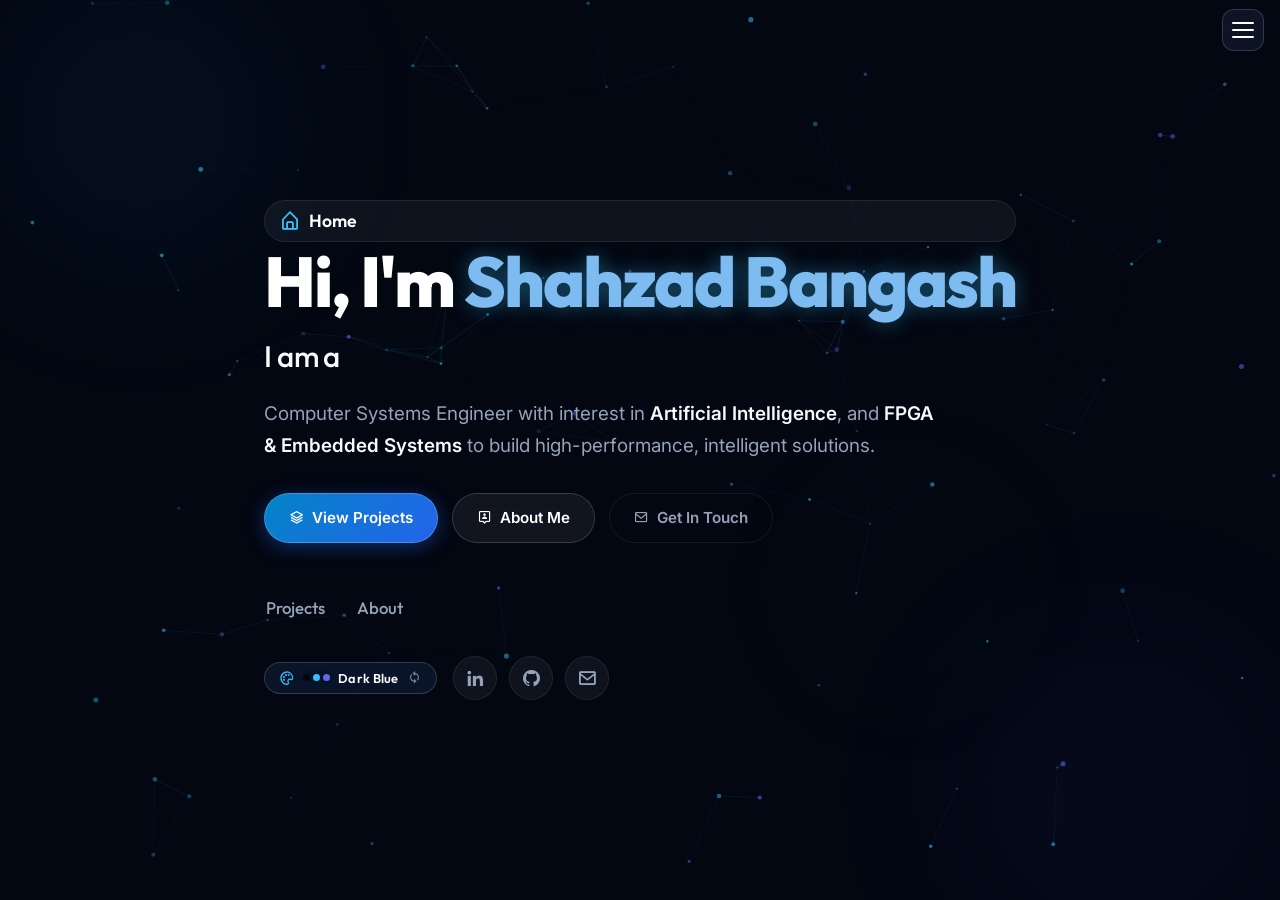
==== commit 2a0a6c48: "chore: remove unused vendor assets and update project files" ====
--- a/index.html
+++ b/index.html
@@ -614,10 +614,7 @@
   <!-- End About Section -->
 
   <!-- Vendor JS Files -->
-  <script src="assets/vendor/jquery/jquery.min.js"></script>
-  <script src="assets/vendor/bootstrap/js/bootstrap.bundle.min.js"></script>
   <script src="assets/vendor/typed.js/typed.min.js"></script>
-  <script src="assets/vendor/jquery.easing/jquery.easing.min.js"></script>
 
   <!-- Typing Script Initialization -->
   <script>
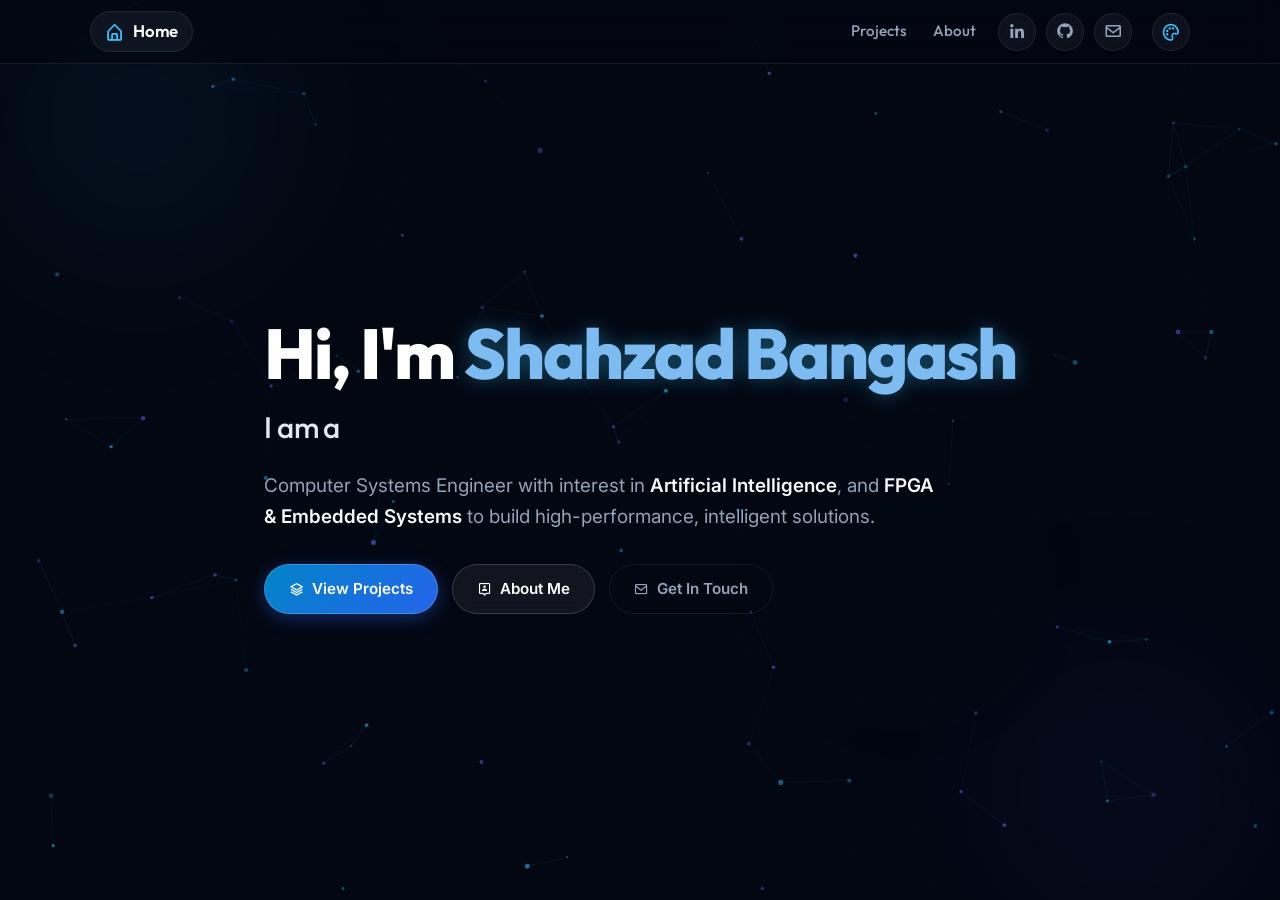
==== commit 0619695f: "refactor: redesign navigation layout, unify theme switcher UI" ====
--- a/index.html
+++ b/index.html
@@ -29,9 +29,9 @@
   <link href="assets/vendor/boxicons/css/boxicons.min.css" rel="stylesheet">
 
   <!-- Main Custom CSS File -->
-  <link href="assets/css/style.css?v=3.1" rel="stylesheet">
+  <link href="assets/css/style.css?v=3.5" rel="stylesheet">
   <!-- Unified Theme Engine Stylesheet -->
-  <link href="assets/css/themes.css?v=1.1" rel="stylesheet">
+  <link href="assets/css/themes.css?v=1.5" rel="stylesheet">
 
   <!-- Instant Theme Attribute Setup (Avoid FOUT) -->
   <script>
@@ -61,38 +61,73 @@
   <div class="bg-glow-orb bg-glow-orb-2" aria-hidden="true"></div>
   <div class="bg-glow-orb bg-glow-orb-3" aria-hidden="true"></div>
 
-  <!-- Mobile Navigation Toggle Button -->
-  <button type="button" class="mobile-nav-toggle d-lg-none" aria-label="Toggle navigation menu" id="mobileNavBtn">
-    <span class="bar bar-1"></span>
-    <span class="bar bar-2"></span>
-    <span class="bar bar-3"></span>
-  </button>
-
-  <!-- Mobile Navigation Overlay & Drawer -->
+  <!-- Fixed Top Navigation Bar (Desktop & Mobile Unified) -->
+  <header class="header-topbar" id="headerTopbar">
+    <div class="topbar-container">
+      <!-- Brand / Home Link -->
+      <div class="topbar-brand">
+        <a href="#header" class="brand-link" aria-label="Shahzad Bangash">
+          <i class="bx bx-home-alt"></i>
+          <span class="brand-text">Home</span>
+        </a>
+      </div>
+
+      <!-- Desktop Navigation Actions (Visible on Desktop >= 992px) -->
+      <div class="topbar-desktop-actions d-none d-lg-flex">
+        <nav class="nav-menu" aria-label="Main Navigation">
+          <ul>
+            <li><a href="#projects"><span>Projects</span></a></li>
+            <li><a href="#about"><span>About</span></a></li>
+          </ul>
+        </nav>
+
+        <!-- Social Links -->
+        <div class="social-links">
+          <a href="https://www.linkedin.com/in/shahzad-bangash" target="_blank" rel="noopener noreferrer"
+            class="social-link" title="LinkedIn" aria-label="LinkedIn">
+            <i class="bx bxl-linkedin"></i>
+          </a>
+          <a href="https://www.github.com/shahzad-bangash" target="_blank" rel="noopener noreferrer" class="social-link"
+            title="GitHub" aria-label="GitHub">
+            <i class="bx bxl-github"></i>
+          </a>
+          <a href="mailto:shahzadbangash.office@gmail.com" class="social-link" title="Send Email" aria-label="Send Email">
+            <i class="bx bx-envelope"></i>
+          </a>
+        </div>
+
+        <!-- Theme Switcher Button - Positioned LAST after Social Links (Icon Only) -->
+        <div class="theme-switcher-wrapper" data-align="right">
+          <button type="button" class="theme-trigger-btn" title="Click to switch theme" aria-label="Switch Theme">
+            <i class="bx bx-palette theme-palette-icon"></i>
+          </button>
+        </div>
+      </div>
+
+      <!-- Mobile Navigation Actions (Visible on Mobile < 992px) -->
+      <div class="topbar-mobile-actions d-flex d-lg-none">
+        <div class="theme-switcher-wrapper" data-align="right">
+          <button type="button" class="theme-trigger-btn" title="Click to switch theme" aria-label="Switch Theme">
+            <i class="bx bx-palette theme-palette-icon"></i>
+          </button>
+        </div>
+        <button type="button" class="mobile-nav-toggle" aria-label="Toggle navigation menu" id="mobileNavBtn">
+          <span class="bar bar-1"></span>
+          <span class="bar bar-2"></span>
+          <span class="bar bar-3"></span>
+        </button>
+      </div>
+    </div>
+  </header>
+
+  <!-- Mobile Navigation Overlay & Dropdown Menu (Directly docked below Top Bar) -->
   <div class="mobile-nav-overlay" id="mobileNavOverlay"></div>
   <nav class="mobile-nav d-lg-none" id="mobileNavDrawer" aria-label="Mobile Navigation">
-    <div class="mobile-nav-header">
-      <div class="mobile-nav-brand">
-        <!-- <img src="favicon.png" alt="Shahzad Bangash" class="mobile-brand-img"> -->
-        <span>Shahzad Bangash</span>
-      </div>
-    </div>
     <ul class="mobile-nav-links">
       <li><a href="#header" class="mobile-link active"><i class="bx bx-home-alt"></i> <span>Home</span></a></li>
       <li><a href="#projects" class="mobile-link"><i class="bx bx-grid-alt"></i> <span>Projects</span></a></li>
       <li><a href="#about" class="mobile-link"><i class="bx bx-user"></i> <span>About</span></a></li>
     </ul>
-    <div class="mobile-theme-selector">
-      <span class="mobile-theme-title"><i class="bx bx-palette"></i> Theme</span>
-      <div class="theme-switcher-wrapper" data-align="center">
-        <button type="button" class="theme-trigger-btn" title="Click to switch theme" aria-label="Switch Theme">
-          <i class="bx bx-palette theme-palette-icon"></i>
-          <span class="theme-mini-swatch"></span>
-          <span class="theme-label-text">Dark Blue</span>
-          <i class="bx bx-sync theme-cycle-icon"></i>
-        </button>
-      </div>
-    </div>
     <div class="mobile-nav-footer">
       <div class="mobile-socials">
         <a href="https://www.linkedin.com/in/shahzad-bangash" target="_blank" rel="noopener noreferrer"
@@ -107,29 +142,10 @@
 
   <!-- ======= Header / Hero Section ======= -->
   <header id="header" class="header-initial">
+
+    <!-- Hero Main Content (Centered in viewport) -->
     <div class="container hero-container">
-
-      <!-- Compact Topbar Home Link (shown only in .header-top state on the left) -->
-      <div class="header-top-brand d-none">
-        <a href="#header" class="brand-link" aria-label="Back to Home">
-          <i class="bx bx-home-alt"></i>
-          <span class="brand-text">Home</span>
-        </a>
-      </div>
-
-      <!-- Hero Main Content (shown in initial full-screen state) -->
       <div class="hero-content">
-
-
-        <!-- Profile Avatar with Animated Glow Ring -->
-        <!--
-        <div class="hero-avatar-wrapper">
-          <div class="hero-avatar-glow"></div>
-          <div class="hero-avatar">
-            <img src="favicon.png" alt="Shahzad Bangash" class="hero-avatar-img">
-          </div>
-        </div>
-        -->
 
         <h1 id="home-title" class="hero-title">
           Hi, I'm <span class="hero-name-highlight">Shahzad Bangash</span>
@@ -161,43 +177,8 @@
         </div>
 
       </div>
-
-      <!-- Desktop Navigation Menu -->
-      <nav class="nav-menu d-none d-lg-block" aria-label="Main Navigation">
-        <ul>
-          <li><a href="#projects"><span>Projects</span></a></li>
-          <li><a href="#about"><span>About</span></a></li>
-        </ul>
-      </nav>
-
-      <!-- Header Top Actions (Theme Switcher & Social Links) -->
-      <div class="header-actions-wrapper d-none d-lg-flex">
-        <div class="theme-switcher-wrapper" data-align="right">
-          <button type="button" class="theme-trigger-btn" title="Click to switch theme" aria-label="Switch Theme">
-            <i class="bx bx-palette theme-palette-icon"></i>
-            <span class="theme-mini-swatch"></span>
-            <span class="theme-label-text">Dark Blue</span>
-            <i class="bx bx-sync theme-cycle-icon"></i>
-          </button>
-        </div>
-
-        <!-- Social Links -->
-        <div class="social-links">
-          <a href="https://www.linkedin.com/in/shahzad-bangash" target="_blank" rel="noopener noreferrer"
-            class="social-link" title="LinkedIn" aria-label="LinkedIn">
-            <i class="bx bxl-linkedin"></i>
-          </a>
-          <a href="https://www.github.com/shahzad-bangash" target="_blank" rel="noopener noreferrer" class="social-link"
-            title="GitHub" aria-label="GitHub">
-            <i class="bx bxl-github"></i>
-          </a>
-          <a href="mailto:shahzadbangash.office@gmail.com" class="social-link" title="Send Email" aria-label="Send Email">
-            <i class="bx bx-envelope"></i>
-          </a>
-        </div>
-      </div>
-
     </div>
+
   </header>
   <!-- End Header -->
 
--- a/assets/css/style.css
+++ b/assets/css/style.css
@@ -28,6 +28,7 @@
   --text-white: #ffffff;
   --text-primary: #f8fafc;
   --text-secondary: #94a3b8;
+  --text-light: #e2e8f0;
   --text-muted: #64748b;
   --text-gradient: linear-gradient(135deg, #ffffff 25%, #38bdf8 80%, #818cf8 100%);
 
@@ -98,7 +99,7 @@
 }
 
 a:hover {
-  color: #7dd3fc;
+  color: var(--accent-cyan);
   text-decoration: none;
 }
 
@@ -194,9 +195,10 @@
   min-height: 100vh;
   display: flex;
   align-items: center;
+  justify-content: center;
   z-index: 100;
   transition: all 0.4s cubic-bezier(0.2, 0.8, 0.2, 1);
-  padding: 40px 0;
+  padding: 0;
 }
 
 #header.header-initial {
@@ -207,7 +209,20 @@
   display: flex;
   align-items: center;
   justify-content: center;
-  padding: 0;
+  padding: 64px 0 0 0;
+}
+
+#header.header-top {
+  position: static !important;
+  min-height: 0 !important;
+  height: 0 !important;
+  padding: 0 !important;
+  margin: 0 !important;
+  overflow: visible !important;
+}
+
+#header.header-top .hero-container {
+  display: none !important;
 }
 
 @media (max-height: 650px) {
@@ -220,7 +235,7 @@
     min-height: 100vh;
     max-height: none;
     overflow-y: auto;
-    padding: 40px 0;
+    padding: 70px 0 40px 0;
   }
 }
 
@@ -501,39 +516,64 @@
   width: 100%;
 }
 
-/* Header Actions (Theme Switcher & Social Links) */
-.header-actions-wrapper {
-  display: flex;
-  align-items: center;
-  gap: 16px;
-  margin-top: 28px;
-}
-
-#header.header-top .header-actions-wrapper {
-  margin-top: 0 !important;
+/* Header Desktop Actions (Navigation, Social Links & Theme Switcher) */
+.topbar-desktop-actions {
+  display: flex;
+  align-items: center;
+  gap: 20px;
+}
+
+.topbar-desktop-actions .nav-menu {
+  margin: 0;
+}
+
+.topbar-desktop-actions .nav-menu ul {
+  gap: 22px;
+}
+
+.topbar-desktop-actions .nav-menu a {
+  font-size: 0.95rem;
+}
+
+/* Header Mobile Actions (Theme Switcher & Hamburger Toggle in Topbar) */
+.topbar-mobile-actions {
+  display: none;
+  align-items: center;
+  gap: 10px;
+}
+
+@media (max-width: 991px) {
+  .topbar-desktop-actions {
+    display: none !important;
+  }
+  .topbar-mobile-actions {
+    display: flex !important;
+  }
 }
 
 /* Social Links */
 .social-links {
   display: flex;
   align-items: center;
-  gap: 12px;
-  margin-top: 0;
+  gap: 10px;
 }
 
 .social-link {
-  width: 44px;
-  height: 44px;
+  width: 38px;
+  height: 38px;
+  min-width: 38px;
+  min-height: 38px;
   border-radius: 50%;
   display: inline-flex;
   align-items: center;
   justify-content: center;
-  font-size: 1.25rem;
+  font-size: 1.15rem;
   color: var(--text-secondary);
   background: rgba(255, 255, 255, 0.05);
   border: 1px solid var(--border-subtle);
   backdrop-filter: blur(8px);
   -webkit-backdrop-filter: blur(8px);
+  box-sizing: border-box;
   transition: var(--transition-bounce);
 }
 
@@ -541,56 +581,108 @@
   color: var(--text-white);
   background: linear-gradient(135deg, #0284c7, #2563eb);
   border-color: rgba(56, 189, 248, 0.5);
-  transform: translateY(-4px) scale(1.1);
-  box-shadow: 0 8px 20px -4px rgba(37, 99, 235, 0.6);
+  transform: translateY(-2px) scale(1.08);
+  box-shadow: 0 6px 16px -2px rgba(37, 99, 235, 0.5);
+}
+
+/* Theme Switcher Button - Circular Icon-Only Pill (Matches Social Links) */
+.theme-trigger-btn {
+  width: 38px;
+  height: 38px;
+  min-width: 38px;
+  min-height: 38px;
+  border-radius: 50%;
+  display: inline-flex;
+  align-items: center;
+  justify-content: center;
+  padding: 0;
+  box-sizing: border-box;
+  background: rgba(255, 255, 255, 0.05);
+  border: 1px solid var(--border-subtle);
+  color: var(--accent-cyan);
+  font-size: 1.25rem;
+  cursor: pointer;
+  backdrop-filter: blur(8px);
+  -webkit-backdrop-filter: blur(8px);
+  user-select: none;
+  -webkit-user-select: none;
+  transition: var(--transition-bounce);
+}
+
+.theme-trigger-btn:hover {
+  color: #ffffff;
+  background: linear-gradient(135deg, #0284c7, #2563eb);
+  border-color: rgba(56, 189, 248, 0.5);
+  transform: translateY(-2px) scale(1.08);
+  box-shadow: 0 6px 16px -2px rgba(37, 99, 235, 0.5);
+}
+
+.theme-trigger-btn:active,
+.theme-trigger-btn.theme-switching {
+  transform: scale(0.92);
+}
+
+.theme-trigger-btn .theme-palette-icon {
+  font-size: 1.25rem;
+  display: inline-flex;
+  align-items: center;
+  justify-content: center;
+  line-height: 1;
+  transition: transform 0.3s cubic-bezier(0.34, 1.56, 0.64, 1);
+}
+
+.theme-trigger-btn:hover .theme-palette-icon {
+  transform: rotate(15deg);
 }
 
 /* --------------------------------------------------------------------------
-   5. Header Top State (Sticky Compact Nav Bar)
+   5. Persistent Fixed Top Navigation Bar
    -------------------------------------------------------------------------- */
-#header.header-top {
+.header-topbar {
   position: fixed !important;
   top: 0 !important;
   left: 0 !important;
   right: 0 !important;
   width: 100% !important;
-  min-height: 60px !important;
-  height: 60px !important;
+  height: 64px !important;
+  min-height: 64px !important;
+  z-index: 1000 !important;
   padding: 0 !important;
   margin: 0 !important;
+  display: flex !important;
+  align-items: center !important;
+  background: rgba(3, 7, 18, 0.55);
+  backdrop-filter: blur(16px);
+  -webkit-backdrop-filter: blur(16px);
+  border-bottom: 1px solid rgba(255, 255, 255, 0.08);
+  transition: background-color 0.3s ease, border-color 0.3s ease, box-shadow 0.3s ease;
+}
+
+#header.header-top .header-topbar {
   background: var(--bg-glass-nav) !important;
   backdrop-filter: blur(20px) !important;
   -webkit-backdrop-filter: blur(20px) !important;
   border-bottom: 1px solid var(--border-subtle) !important;
-  box-shadow: 0 4px 20px rgba(0, 0, 0, 0.4) !important;
-  z-index: 1000 !important;
+  box-shadow: 0 4px 20px rgba(0, 0, 0, 0.35) !important;
+}
+
+.topbar-container {
   display: flex !important;
-  align-items: center !important;
-  justify-content: flex-start !important;
-}
-
-#header.header-top .hero-content,
-#header.header-top .social-links {
-  display: none !important;
-}
-
-#header.header-top .hero-container {
-  display: flex !important;
-  flex-direction: row !important;
   align-items: center !important;
   justify-content: space-between !important;
   width: 100% !important;
+  max-width: 1140px !important;
+  padding: 0 20px !important;
+  margin: 0 auto !important;
   height: 100% !important;
-  padding: 0 24px !important;
-  margin: 0 auto !important;
-}
-
-/* Brand Link in Header Top */
-#header.header-top .header-top-brand {
-  display: flex !important;
-  align-items: center !important;
-}
-
+}
+
+.topbar-brand {
+  display: flex;
+  align-items: center;
+}
+
+/* Brand Link in Header Topbar */
 .brand-link {
   display: flex;
   align-items: center;
@@ -598,7 +690,7 @@
   color: var(--text-white);
   font-family: 'Outfit', sans-serif;
   font-weight: 600;
-  font-size: 1.1rem;
+  font-size: 1.05rem;
   letter-spacing: -0.01em;
   padding: 6px 14px;
   border-radius: var(--radius-full);
@@ -608,86 +700,69 @@
 }
 
 .brand-link i {
-  font-size: 1.35rem;
+  font-size: 1.25rem;
   color: var(--accent-cyan);
   transition: transform 0.25s ease, color 0.25s ease;
 }
 
 .brand-link:hover {
-  background: rgba(56, 189, 248, 0.12);
-  border-color: rgba(56, 189, 248, 0.35);
+  background: var(--border-accent, rgba(255, 255, 255, 0.08));
+  border-color: var(--accent-cyan);
   color: var(--text-white);
   transform: translateY(-1px);
 }
 
 .brand-link:hover i {
   transform: scale(1.15);
-  color: #7dd3fc;
+  color: var(--accent-cyan);
 }
 
 .brand-link:hover .brand-text {
   color: var(--accent-cyan);
 }
 
-#header.header-top .nav-menu {
-  margin: 0;
-}
-
-#header.header-top .nav-menu ul {
-  gap: 22px;
-}
-
-#header.header-top .nav-menu a {
-  font-size: 0.95rem;
-  color: var(--text-secondary);
-}
-
-#header.header-top .nav-menu a:hover,
-#header.header-top .nav-menu li.active > a {
-  color: var(--accent-cyan);
-}
-
 /* --------------------------------------------------------------------------
-   6. Mobile Navigation Drawer & Hamburger Toggle
+   6. Mobile Navigation Dropdown & Topbar Toggle Button
    -------------------------------------------------------------------------- */
 .mobile-nav-toggle {
-  position: fixed;
-  top: 9px;
-  right: 16px;
-  z-index: 10001;
-  width: 42px;
-  height: 42px;
-  border-radius: 12px;
-  background: rgba(15, 23, 42, 0.85);
-  border: 1px solid var(--border-medium);
-  backdrop-filter: blur(12px);
-  -webkit-backdrop-filter: blur(12px);
+  width: 38px;
+  height: 38px;
+  min-width: 38px;
+  min-height: 38px;
+  border-radius: 50%;
+  background: rgba(255, 255, 255, 0.05);
+  border: 1px solid var(--border-subtle);
+  backdrop-filter: blur(8px);
+  -webkit-backdrop-filter: blur(8px);
   cursor: pointer;
-  display: flex;
+  display: inline-flex;
   flex-direction: column;
   justify-content: center;
   align-items: center;
-  gap: 5px;
+  gap: 4px;
   padding: 0;
-  transition: var(--transition-smooth);
+  margin: 0;
+  box-sizing: border-box;
+  transition: var(--transition-bounce);
 }
 
 .mobile-nav-toggle:hover {
   border-color: var(--accent-cyan);
-  background: rgba(20, 32, 60, 0.95);
+  background: var(--border-accent, rgba(255, 255, 255, 0.1));
+  transform: translateY(-2px) scale(1.08);
 }
 
 .mobile-nav-toggle .bar {
-  width: 22px;
+  width: 18px;
   height: 2px;
-  background: #ffffff;
+  background: var(--accent-cyan, #38bdf8);
   border-radius: 2px;
   transition: transform 0.3s ease, opacity 0.25s ease;
 }
 
 /* Active hamburger animation (turns into X) */
 .mobile-nav-active .mobile-nav-toggle .bar-1 {
-  transform: translateY(7px) rotate(45deg);
+  transform: translateY(6px) rotate(45deg);
 }
 
 .mobile-nav-active .mobile-nav-toggle .bar-2 {
@@ -696,17 +771,20 @@
 }
 
 .mobile-nav-active .mobile-nav-toggle .bar-3 {
-  transform: translateY(-7px) rotate(-45deg);
+  transform: translateY(-6px) rotate(-45deg);
 }
 
 /* Backdrop Overlay */
 .mobile-nav-overlay {
   position: fixed;
-  inset: 0;
-  background: rgba(3, 7, 18, 0.7);
+  top: 64px;
+  left: 0;
+  right: 0;
+  bottom: 0;
+  background: rgba(3, 7, 18, 0.65);
   backdrop-filter: blur(6px);
   -webkit-backdrop-filter: blur(6px);
-  z-index: 9998;
+  z-index: 998;
   opacity: 0;
   visibility: hidden;
   transition: opacity 0.3s ease, visibility 0.3s ease;
@@ -717,24 +795,30 @@
   visibility: visible;
 }
 
-/* Mobile Nav Drawer */
+/* Mobile Nav Dropdown (Docked Directly Below Topbar) */
 .mobile-nav {
   position: fixed;
-  top: 72px;
-  right: 16px;
-  left: 16px;
+  top: 64px;
+  left: 0;
+  right: 0;
+  width: 100%;
+  max-height: calc(100vh - 64px);
+  overflow-y: auto;
   background: var(--bg-glass-modal);
-  border: 1px solid var(--border-medium);
-  border-radius: var(--radius-lg);
-  box-shadow: 0 20px 40px rgba(0, 0, 0, 0.6), var(--shadow-glow);
+  border-bottom: 1px solid var(--border-medium);
+  border-top: 1px solid var(--border-subtle);
+  border-left: none;
+  border-right: none;
+  border-radius: 0 0 20px 20px;
+  box-shadow: 0 20px 40px rgba(0, 0, 0, 0.6);
   backdrop-filter: blur(24px);
   -webkit-backdrop-filter: blur(24px);
-  z-index: 9999;
-  padding: 24px;
+  z-index: 999;
+  padding: 16px 20px 24px 20px;
   opacity: 0;
   visibility: hidden;
-  transform: translateY(-24px);
-  transition: opacity 0.4s ease, transform 0.4s cubic-bezier(0.2, 0.8, 0.2, 1), visibility 0.4s ease;
+  transform: translateY(-12px);
+  transition: opacity 0.3s ease, transform 0.3s cubic-bezier(0.2, 0.8, 0.2, 1), visibility 0.3s ease;
 }
 
 .mobile-nav-active .mobile-nav {
@@ -797,8 +881,8 @@
 .mobile-nav-links .mobile-link:hover,
 .mobile-nav-links .mobile-link.active {
   color: var(--text-white);
-  background: rgba(56, 189, 248, 0.12);
-  border-color: rgba(56, 189, 248, 0.3);
+  background: var(--border-accent, rgba(255, 255, 255, 0.08));
+  border-color: var(--accent-cyan);
 }
 
 .mobile-nav-footer {
@@ -848,8 +932,8 @@
 section.section-show {
   display: block !important;
   position: relative;
-  margin-top: 60px;
-  min-height: calc(100vh - 60px);
+  margin-top: 64px;
+  min-height: calc(100vh - 64px);
   padding: 40px 0 80px 0;
   opacity: 1;
   visibility: visible;
@@ -1580,13 +1664,8 @@
     flex-direction: column;
   }
 
-  .mobile-nav-toggle {
-    top: 7px;
-    right: 14px;
-  }
-
   .mobile-nav {
-    top: 60px;
+    top: 64px;
   }
 }
 
--- a/assets/css/themes.css
+++ b/assets/css/themes.css
@@ -47,6 +47,7 @@
   --text-white: #ffffff;
   --text-primary: #f8fafc;
   --text-secondary: #94a3b8;
+  --text-light: #e2e8f0;
   --text-muted: #64748b;
   --text-gradient: linear-gradient(135deg, #ffffff 20%, #38bdf8 70%, #818cf8 100%);
   --hero-name-color: #7ebbF0;
@@ -97,8 +98,9 @@
 
   /* Typography (High-contrast crisp dark text for light background) */
   --text-white: #0f172a;
-  --text-primary: #1e293b;
-  --text-secondary: #475569;
+  --text-primary: #0f172a;
+  --text-secondary: #334155;
+  --text-light: #0f172a;
   --text-muted: #64748b;
   --text-gradient: linear-gradient(135deg, #0f172a 20%, #0284c7 70%, #4f46e5 100%);
   --hero-name-color: #0284c7;
@@ -155,6 +157,7 @@
   --text-white: #ffffff;
   --text-primary: #ecfdf5;
   --text-secondary: #a7f3d0;
+  --text-light: #d1fae5;
   --text-muted: #5eead4;
   --text-gradient: linear-gradient(135deg, #ffffff 20%, #34d399 65%, #2dd4bf 100%);
   --hero-name-color: #34d399;
@@ -208,6 +211,7 @@
   --text-white: #ffffff;
   --text-primary: #fff1f2;
   --text-secondary: #fbcfe8;
+  --text-light: #fce7f3;
   --text-muted: #c084fc;
   --text-gradient: linear-gradient(135deg, #ffffff 20%, #f472b6 65%, #c084fc 100%);
   --hero-name-color: #f472b6;
@@ -261,6 +265,7 @@
   --text-white: #ffffff;
   --text-primary: #fff1f2;
   --text-secondary: #fecdd3;
+  --text-light: #ffe4e6;
   --text-muted: #fda4af;
   --text-gradient: linear-gradient(135deg, #ffffff 20%, #ef4444 65%, #fb7185 100%);
   --hero-name-color: #ef4444;
@@ -314,6 +319,7 @@
   --text-white: #ffffff;
   --text-primary: #fdf4ff;
   --text-secondary: #d8b4fe;
+  --text-light: #f5d0fe;
   --text-muted: #936baf;
   --text-gradient: linear-gradient(135deg, #ffffff 20%, #fb923c 65%, #f43f5e 100%);
   --hero-name-color: #fb923c;
@@ -336,6 +342,93 @@
 /* --------------------------------------------------------------------------
    2. Light Mode Specific Styling Refinements
    -------------------------------------------------------------------------- */
+/* Hero & Tagline Contrast in Light Blue Mode */
+:is([data-theme="light-blue"], [data-theme="clean-light"]) .hero-title {
+  color: #0f172a !important;
+}
+
+:is([data-theme="light-blue"], [data-theme="clean-light"]) .hero-name-highlight {
+  color: #0284c7 !important;
+  text-shadow: none !important;
+}
+
+:is([data-theme="light-blue"], [data-theme="clean-light"]) .hero-subtitle {
+  color: #1e293b !important;
+}
+
+:is([data-theme="light-blue"], [data-theme="clean-light"]) .hero-subtitle .typing {
+  color: #0284c7 !important;
+  border-bottom: 2px solid #0284c7 !important;
+  text-shadow: none !important;
+}
+
+:is([data-theme="light-blue"], [data-theme="clean-light"]) .hero-tagline {
+  color: #334155 !important;
+}
+
+:is([data-theme="light-blue"], [data-theme="clean-light"]) .hero-tagline strong {
+  color: #0f172a !important;
+  font-weight: 700 !important;
+}
+
+:is([data-theme="light-blue"], [data-theme="clean-light"]) .about-body strong {
+  color: #0f172a !important;
+  font-weight: 700 !important;
+}
+
+:is([data-theme="light-blue"], [data-theme="clean-light"]) .header-topbar {
+  background: rgba(248, 250, 252, 0.88) !important;
+  border-bottom: 1px solid rgba(15, 23, 42, 0.08) !important;
+}
+
+:is([data-theme="light-blue"], [data-theme="clean-light"]) .topbar-brand .brand-link {
+  background: rgba(15, 23, 42, 0.05);
+  border-color: rgba(15, 23, 42, 0.12);
+  color: #0f172a;
+}
+
+:is([data-theme="light-blue"], [data-theme="clean-light"]) .topbar-brand .brand-link i {
+  color: #0284c7;
+}
+
+:is([data-theme="light-blue"], [data-theme="clean-light"]) .topbar-brand .brand-link:hover {
+  background: rgba(2, 132, 199, 0.1);
+  border-color: rgba(2, 132, 199, 0.3);
+  color: #0284c7;
+}
+
+:is([data-theme="light-blue"], [data-theme="clean-light"]) .topbar-brand .brand-link:hover i,
+:is([data-theme="light-blue"], [data-theme="clean-light"]) .topbar-brand .brand-link:hover .brand-text {
+  color: #0284c7;
+}
+
+:is([data-theme="light-blue"], [data-theme="clean-light"]) .mobile-nav-toggle {
+  background: rgba(15, 23, 42, 0.05);
+  border-color: rgba(15, 23, 42, 0.14);
+}
+
+:is([data-theme="light-blue"], [data-theme="clean-light"]) .mobile-nav-toggle .bar {
+  background: #0284c7 !important;
+}
+
+:is([data-theme="light-blue"], [data-theme="clean-light"]) .mobile-nav-toggle:hover {
+  background: rgba(2, 132, 199, 0.1);
+  border-color: #0284c7;
+}
+
+:is([data-theme="light-blue"], [data-theme="clean-light"]) .mobile-nav-toggle:hover .bar {
+  background: #0284c7 !important;
+}
+
+:is([data-theme="light-blue"], [data-theme="clean-light"]) .nav-menu a {
+  color: #475569;
+}
+
+:is([data-theme="light-blue"], [data-theme="clean-light"]) .nav-menu a:hover,
+:is([data-theme="light-blue"], [data-theme="clean-light"]) .nav-menu li.active > a {
+  color: #0284c7;
+}
+
 :is([data-theme="light-blue"], [data-theme="clean-light"]) .btn-secondary-glass {
   background: rgba(15, 23, 42, 0.05);
   border-color: rgba(15, 23, 42, 0.14);
@@ -583,17 +676,37 @@
 }
 
 :is([data-theme="light-blue"], [data-theme="clean-light"]) .board-grid {
-  background: rgba(226, 232, 240, 0.85);
-  border-color: rgba(15, 23, 42, 0.12);
-}
-
-:is([data-theme="light-blue"], [data-theme="clean-light"]) .cell {
-  background: #ffffff;
-  border-color: rgba(15, 23, 42, 0.08);
-}
-
-:is([data-theme="light-blue"], [data-theme="clean-light"]) .cell:hover:empty {
-  background: rgba(241, 245, 249, 0.95);
+  background: transparent !important;
+  border: none !important;
+  box-shadow: none !important;
+}
+
+:is([data-theme="light-blue"], [data-theme="clean-light"]) .cell:not(.winning-cell) {
+  background: #ffffff !important;
+  border: 1.5px solid rgba(2, 132, 199, 0.16) !important;
+  box-shadow: 0 4px 16px rgba(15, 23, 42, 0.06), 0 1px 3px rgba(2, 132, 199, 0.08) !important;
+  border-radius: 20px !important;
+}
+
+:is([data-theme="light-blue"], [data-theme="clean-light"]) .cell:hover:not(.occupied):not(.winning-cell) {
+  background: #ffffff !important;
+  border-color: #0284c7 !important;
+  box-shadow: 0 8px 24px rgba(2, 132, 199, 0.22), 0 0 14px rgba(2, 132, 199, 0.18) !important;
+  transform: translateY(-2px) !important;
+}
+
+:is([data-theme="light-blue"], [data-theme="clean-light"]) .cell.winning-cell {
+  background: rgba(16, 185, 129, 0.2) !important;
+  border: 2px solid #059669 !important;
+  box-shadow: 0 0 25px 4px rgba(16, 185, 129, 0.45), inset 0 0 12px rgba(16, 185, 129, 0.2) !important;
+  border-radius: 20px !important;
+  animation: winPulse 1.2s infinite alternate !important;
+}
+
+:is([data-theme="light-blue"], [data-theme="clean-light"]) .cell.winning-cell.cell-ai-win {
+  background: rgba(244, 63, 94, 0.2) !important;
+  border: 2px solid #e11d48 !important;
+  box-shadow: 0 0 25px 4px rgba(244, 63, 94, 0.45), inset 0 0 12px rgba(244, 63, 94, 0.2) !important;
 }
 
 :is([data-theme="light-blue"], [data-theme="clean-light"]) .status-bar {
@@ -841,6 +954,45 @@
 }
 
 /* --------------------------------------------------------------------------
+   3c. Theme-Specific Topbar Brand / Home Link Hover Styling
+   -------------------------------------------------------------------------- */
+:is([data-theme="dark-blue"], [data-theme="cyber-dark"], [data-theme="cyber-void"]) .topbar-brand .brand-link:hover {
+  background: rgba(56, 189, 248, 0.12);
+  border-color: rgba(56, 189, 248, 0.4);
+}
+:is([data-theme="dark-blue"], [data-theme="cyber-dark"], [data-theme="cyber-void"]) .topbar-brand .brand-link:hover i,
+:is([data-theme="dark-blue"], [data-theme="cyber-dark"], [data-theme="cyber-void"]) .topbar-brand .brand-link:hover .brand-text {
+  color: #38bdf8;
+}
+
+:is([data-theme="green"], [data-theme="emerald-green"], [data-theme="emerald-matrix"]) .topbar-brand .brand-link:hover {
+  background: rgba(16, 185, 129, 0.12);
+  border-color: rgba(16, 185, 129, 0.4);
+}
+:is([data-theme="green"], [data-theme="emerald-green"], [data-theme="emerald-matrix"]) .topbar-brand .brand-link:hover i,
+:is([data-theme="green"], [data-theme="emerald-green"], [data-theme="emerald-matrix"]) .topbar-brand .brand-link:hover .brand-text {
+  color: #10b981;
+}
+
+:is([data-theme="purple"], [data-theme="neon-purple"], [data-theme="neon-sakura"]) .topbar-brand .brand-link:hover {
+  background: rgba(236, 72, 153, 0.12);
+  border-color: rgba(236, 72, 153, 0.4);
+}
+:is([data-theme="purple"], [data-theme="neon-purple"], [data-theme="neon-sakura"]) .topbar-brand .brand-link:hover i,
+:is([data-theme="purple"], [data-theme="neon-purple"], [data-theme="neon-sakura"]) .topbar-brand .brand-link:hover .brand-text {
+  color: #ec4899;
+}
+
+:is([data-theme="red"], [data-theme="arctic-blue"], [data-theme="arctic-frost"]) .topbar-brand .brand-link:hover {
+  background: rgba(244, 63, 94, 0.12);
+  border-color: rgba(244, 63, 94, 0.4);
+}
+:is([data-theme="red"], [data-theme="arctic-blue"], [data-theme="arctic-frost"]) .topbar-brand .brand-link:hover i,
+:is([data-theme="red"], [data-theme="arctic-blue"], [data-theme="arctic-frost"]) .topbar-brand .brand-link:hover .brand-text {
+  color: #f43f5e;
+}
+
+/* --------------------------------------------------------------------------
    4. Theme Switcher UI & Popover Component (Clean Two-Word Names, No Subtitles)
    -------------------------------------------------------------------------- */
 .theme-switcher-wrapper {
@@ -850,58 +1002,72 @@
   z-index: 105;
 }
 
-/* Header Direct Click Theme Switcher Button */
+/* Header Direct Click Theme Switcher Button - Circular Icon-Only Pill */
 .theme-trigger-btn {
   display: inline-flex;
   align-items: center;
-  gap: 0.5rem;
-  padding: 0.44rem 0.88rem;
-  background: rgba(18, 30, 58, 0.6);
-  border: 1px solid var(--border-medium);
-  border-radius: 9999px;
-  color: var(--text-primary);
-  font-family: 'Outfit', sans-serif;
-  font-size: 0.82rem;
-  font-weight: 600;
+  justify-content: center;
+  width: 38px;
+  height: 38px;
+  min-width: 38px;
+  min-height: 38px;
+  border-radius: 50%;
+  padding: 0;
+  box-sizing: border-box;
+  background: rgba(255, 255, 255, 0.05);
+  border: 1px solid var(--border-subtle);
+  color: var(--accent-cyan);
+  font-size: 1.25rem;
   cursor: pointer;
-  backdrop-filter: blur(12px);
-  -webkit-backdrop-filter: blur(12px);
+  backdrop-filter: blur(8px);
+  -webkit-backdrop-filter: blur(8px);
   user-select: none;
   -webkit-user-select: none;
   transition: background-color 0.22s ease, border-color 0.22s ease, box-shadow 0.22s ease, transform 0.18s cubic-bezier(0.34, 1.56, 0.64, 1);
 }
 
 :is([data-theme="light-blue"], [data-theme="clean-light"]) .theme-trigger-btn {
-  background: rgba(255, 255, 255, 0.92);
-  border-color: rgba(15, 23, 42, 0.14);
-  color: #0f172a;
+  background: rgba(15, 23, 42, 0.04);
+  border-color: rgba(15, 23, 42, 0.12);
+  color: #0284c7;
 }
 
 .theme-trigger-btn:hover {
-  background: rgba(30, 48, 88, 0.85);
-  border-color: var(--accent-cyan);
-  box-shadow: 0 0 16px var(--accent-cyan-glow);
-  transform: translateY(-1px);
+  background: linear-gradient(135deg, #0284c7, #2563eb);
+  border-color: rgba(56, 189, 248, 0.5);
+  color: #ffffff;
+  box-shadow: 0 6px 16px -2px rgba(37, 99, 235, 0.5);
+  transform: translateY(-2px) scale(1.08);
+}
+
+.theme-trigger-btn:hover .theme-palette-icon {
+  color: #ffffff;
+  transform: rotate(15deg);
 }
 
 :is([data-theme="light-blue"], [data-theme="clean-light"]) .theme-trigger-btn:hover {
-  background: #ffffff;
-  border-color: var(--accent-cyan);
-  box-shadow: 0 4px 14px rgba(2, 132, 199, 0.2);
+  background: linear-gradient(135deg, #0284c7, #2563eb);
+  border-color: #0284c7;
+  color: #ffffff;
+  box-shadow: 0 6px 16px -2px rgba(2, 132, 199, 0.4);
+}
+
+:is([data-theme="light-blue"], [data-theme="clean-light"]) .theme-trigger-btn:hover .theme-palette-icon {
+  color: #ffffff;
 }
 
 .theme-trigger-btn:active,
 .theme-trigger-btn.theme-switching {
-  transform: scale(0.93) translateY(1px);
-  border-color: var(--accent-cyan);
-  box-shadow: 0 0 22px var(--accent-cyan-glow);
+  transform: scale(0.92);
 }
 
 .theme-palette-icon {
-  font-size: 1rem;
+  font-size: 1.25rem;
   color: var(--accent-cyan);
   display: inline-flex;
   align-items: center;
+  justify-content: center;
+  line-height: 1;
   transition: transform 0.3s cubic-bezier(0.34, 1.56, 0.64, 1);
 }
 
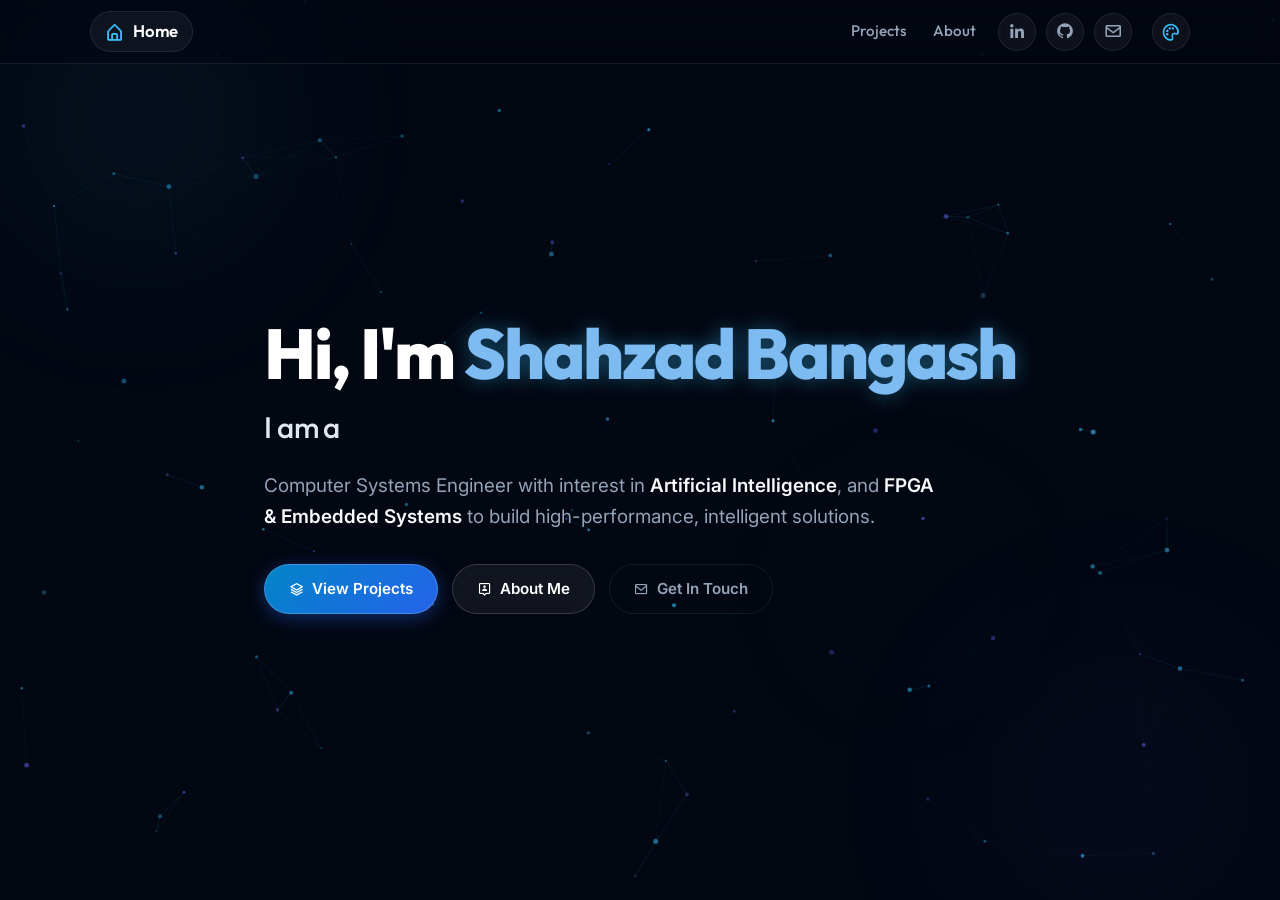
==== commit a5e1956a: "fixed minor bugs" ====
--- a/index.html
+++ b/index.html
@@ -148,7 +148,7 @@
       <div class="hero-content">
 
         <h1 id="home-title" class="hero-title">
-          Hi, I'm <span class="hero-name-highlight">Shahzad Bangash</span>
+          <span class="hero-greeting">Hi, I'm</span> <span class="hero-name-highlight">Shahzad Bangash</span>
         </h1>
 
         <h2 class="hero-subtitle">
--- a/assets/css/style.css
+++ b/assets/css/style.css
@@ -368,6 +368,10 @@
   line-height: 1.12;
   margin-bottom: 12px;
   letter-spacing: -0.03em;
+}
+
+.hero-greeting {
+  display: inline;
 }
 
 .hero-subtitle {
@@ -1608,6 +1612,16 @@
     text-align: center;
   }
 
+  .hero-greeting {
+    display: block;
+    white-space: nowrap;
+  }
+
+  .hero-name-highlight {
+    display: block;
+    white-space: nowrap;
+  }
+
   .hero-subtitle {
     justify-content: center;
   }
@@ -1676,7 +1690,7 @@
   }
 
   .hero-title {
-    font-size: 2.2rem;
+    font-size: clamp(1.85rem, 8.5vw, 2.2rem);
   }
 
   .hero-subtitle {
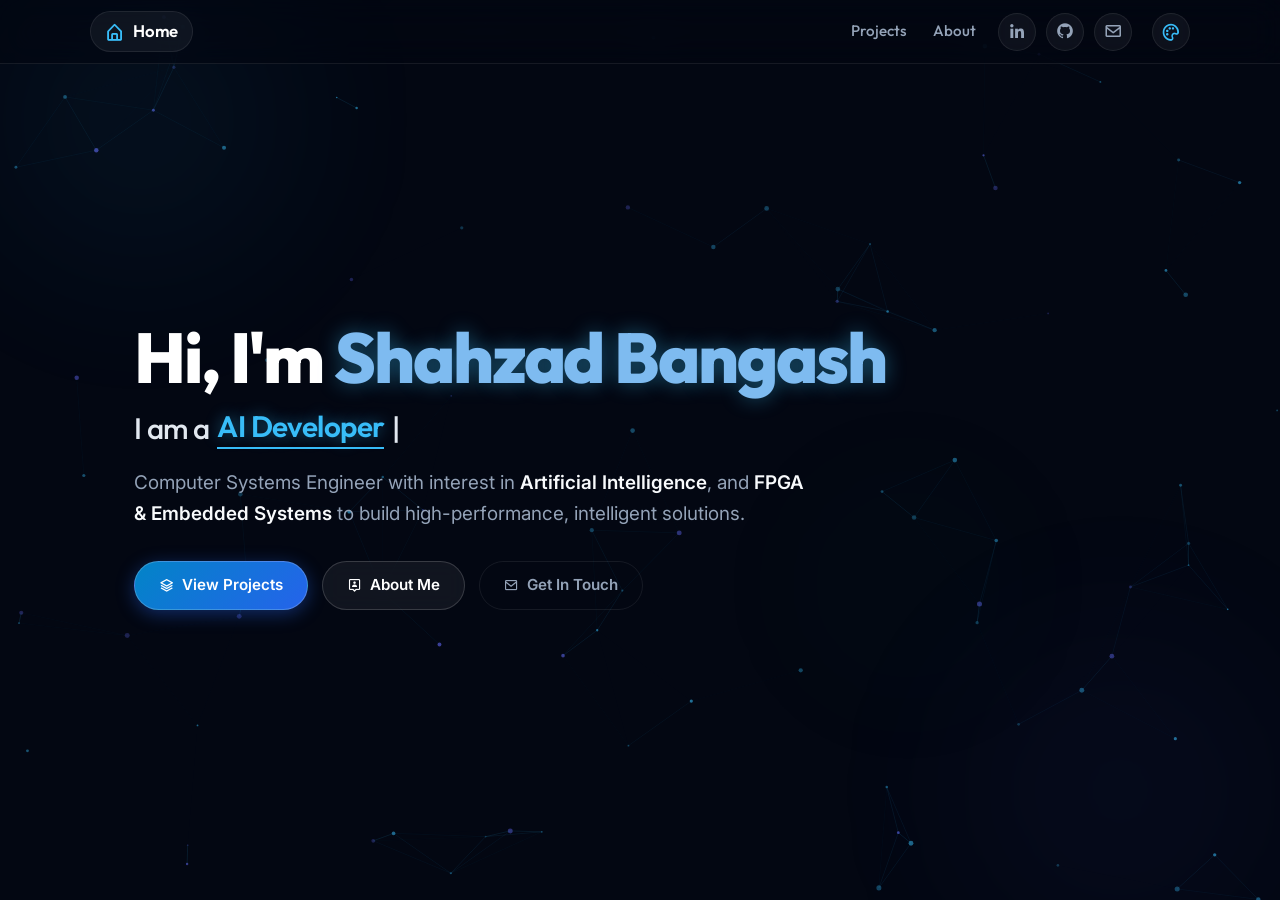
==== commit 6cba6fdb: "feat: add 2048 puzzle game with interactive UI and sound support" ====
--- a/index.html
+++ b/index.html
@@ -398,6 +398,37 @@
           </div>
         </div>
 
+        <!-- Project 7: 2048 Game -->
+        <div class="col-lg-4 col-md-6 mb-4 project-item filter-games">
+          <div class="project-card">
+            <div class="card-img-wrap">
+              <img src="assets/img/project/2048.png" class="project-img" alt="2048 Puzzle Game" loading="lazy">
+            </div>
+            <div class="project-card-body">
+              <div class="project-category-tag">Puzzle Game</div>
+              <h3 class="project-title">2048 Game</h3>
+              <p class="project-description">
+                Classic number sliding tile puzzle built with vanilla JavaScript. Features move undo, high score persistence, keyboard navigation, and mobile touch swipe controls.
+              </p>
+              <div class="tech-tags">
+                <span class="tech-tag">JavaScript</span>
+                <span class="tech-tag">HTML5</span>
+                <span class="tech-tag">CSS3 Grid</span>
+                <span class="tech-tag">Touch Events</span>
+              </div>
+            </div>
+            <div class="project-card-footer">
+              <a href="https://github.com/shahzad-bangash/2048-game" target="_blank" rel="noopener noreferrer"
+                class="btn btn-card-action">
+                <i class="bx bxl-github"></i> GitHub
+              </a>
+              <a href="assets/projects/2048/index.html" class="btn btn-card-action btn-card-accent">
+                <i class="bx bx-play-circle"></i> Play Game
+              </a>
+            </div>
+          </div>
+        </div>
+
       </div>
     </div>
   </section>
--- a/assets/css/themes.css
+++ b/assets/css/themes.css
@@ -101,7 +101,7 @@
   --text-primary: #0f172a;
   --text-secondary: #334155;
   --text-light: #0f172a;
-  --text-muted: #64748b;
+  --text-muted: #475569;
   --text-gradient: linear-gradient(135deg, #0f172a 20%, #0284c7 70%, #4f46e5 100%);
   --hero-name-color: #0284c7;
 
@@ -580,16 +580,16 @@
 
 :is([data-theme="light-blue"], [data-theme="clean-light"]) .difficulty-badge,
 :is([data-theme="light-blue"], [data-theme="clean-light"]) .back-link,
-:is([data-theme="light-blue"], [data-theme="clean-light"]) .icon-toggle-btn,
-:is([data-theme="light-blue"], [data-theme="clean-light"]) .sound-toggle-btn {
+:is([data-theme="light-blue"], [data-theme="clean-light"]) .icon-toggle-btn:not(.muted),
+:is([data-theme="light-blue"], [data-theme="clean-light"]) .sound-toggle-btn:not(.muted) {
   background: rgba(255, 255, 255, 0.95);
   border-color: rgba(15, 23, 42, 0.14);
   color: #334155;
 }
 
 :is([data-theme="light-blue"], [data-theme="clean-light"]) .back-link:hover,
-:is([data-theme="light-blue"], [data-theme="clean-light"]) .icon-toggle-btn:hover,
-:is([data-theme="light-blue"], [data-theme="clean-light"]) .sound-toggle-btn:hover {
+:is([data-theme="light-blue"], [data-theme="clean-light"]) .icon-toggle-btn:hover:not(.muted),
+:is([data-theme="light-blue"], [data-theme="clean-light"]) .sound-toggle-btn:hover:not(.muted) {
   background: rgba(2, 132, 199, 0.08);
   border-color: var(--accent-cyan);
   color: var(--accent-cyan);
@@ -859,6 +859,254 @@
 
 :is([data-theme="light-blue"], [data-theme="clean-light"]) .pill-duration {
   color: #0f172a;
+}
+
+/* Portfolio Light Mode Typography & Component Refinements */
+:is([data-theme="light-blue"], [data-theme="clean-light"]) .section-badge {
+  color: #0284c7 !important;
+  background: rgba(2, 132, 199, 0.08) !important;
+  border-color: rgba(2, 132, 199, 0.25) !important;
+  font-weight: 700 !important;
+}
+
+:is([data-theme="light-blue"], [data-theme="clean-light"]) .section-title h2 {
+  color: #0f172a !important;
+}
+
+:is([data-theme="light-blue"], [data-theme="clean-light"]) .section-subtitle {
+  color: #334155 !important;
+}
+
+:is([data-theme="light-blue"], [data-theme="clean-light"]) .project-title {
+  color: #0f172a !important;
+}
+
+:is([data-theme="light-blue"], [data-theme="clean-light"]) .project-description {
+  color: #334155 !important;
+}
+
+:is([data-theme="light-blue"], [data-theme="clean-light"]) .tech-tag {
+  color: #0369a1 !important;
+  background: #f0f9ff !important;
+  border-color: #bae6fd !important;
+  font-weight: 600 !important;
+}
+
+:is([data-theme="light-blue"], [data-theme="clean-light"]) .tech-tag:hover {
+  color: #0284c7 !important;
+  background: #e0f2fe !important;
+  border-color: #7dd3fc !important;
+}
+
+:is([data-theme="light-blue"], [data-theme="clean-light"]) .about-heading {
+  color: #0f172a !important;
+}
+
+:is([data-theme="light-blue"], [data-theme="clean-light"]) .about-role-tag {
+  color: #0284c7 !important;
+  font-weight: 600 !important;
+}
+
+:is([data-theme="light-blue"], [data-theme="clean-light"]) .about-body p {
+  color: #334155 !important;
+}
+
+:is([data-theme="light-blue"], [data-theme="clean-light"]) .metric-item {
+  background: #f8fafc !important;
+  border-color: rgba(15, 23, 42, 0.1) !important;
+}
+
+:is([data-theme="light-blue"], [data-theme="clean-light"]) .metric-number {
+  color: #0284c7 !important;
+}
+
+:is([data-theme="light-blue"], [data-theme="clean-light"]) .metric-label {
+  color: #475569 !important;
+  font-weight: 600 !important;
+}
+
+:is([data-theme="light-blue"], [data-theme="clean-light"]) .contact-item {
+  background: #f8fafc !important;
+  border-color: rgba(15, 23, 42, 0.1) !important;
+}
+
+:is([data-theme="light-blue"], [data-theme="clean-light"]) .contact-label {
+  color: #475569 !important;
+  font-weight: 600 !important;
+}
+
+:is([data-theme="light-blue"], [data-theme="clean-light"]) .contact-value {
+  color: #0f172a !important;
+  font-weight: 600 !important;
+}
+
+:is([data-theme="light-blue"], [data-theme="clean-light"]) .contact-value:hover {
+  color: #0284c7 !important;
+}
+
+:is([data-theme="light-blue"], [data-theme="clean-light"]) .btn-copy-email {
+  background: #f1f5f9 !important;
+  border: 1px solid rgba(15, 23, 42, 0.14) !important;
+  color: #1e293b !important;
+  font-weight: 600 !important;
+}
+
+:is([data-theme="light-blue"], [data-theme="clean-light"]) .btn-copy-email:hover {
+  background: #e2e8f0 !important;
+  border-color: #0284c7 !important;
+  color: #0284c7 !important;
+}
+
+:is([data-theme="light-blue"], [data-theme="clean-light"]) .btn-copy-email.copied {
+  background: #ecfdf5 !important;
+  border-color: #10b981 !important;
+  color: #047857 !important;
+  font-weight: 700 !important;
+}
+
+:is([data-theme="light-blue"], [data-theme="clean-light"]) .skills-showcase-title {
+  color: #0f172a !important;
+}
+
+:is([data-theme="light-blue"], [data-theme="clean-light"]) .skill-category-card {
+  background: #ffffff !important;
+  border-color: rgba(15, 23, 42, 0.12) !important;
+  box-shadow: 0 4px 20px rgba(15, 23, 42, 0.06) !important;
+}
+
+:is([data-theme="light-blue"], [data-theme="clean-light"]) .skill-category-card h3 {
+  color: #0f172a !important;
+}
+
+:is([data-theme="light-blue"], [data-theme="clean-light"]) .skill-chip {
+  background: #f1f5f9 !important;
+  border-color: rgba(15, 23, 42, 0.12) !important;
+  color: #1e293b !important;
+  font-weight: 500 !important;
+}
+
+:is([data-theme="light-blue"], [data-theme="clean-light"]) .skill-chip:hover {
+  color: #0284c7 !important;
+  background: #e0f2fe !important;
+  border-color: #0284c7 !important;
+}
+
+/* 2048 Arcade Light Mode Refinements */
+:is([data-theme="light-blue"], [data-theme="clean-light"]) .game-title {
+  background: linear-gradient(135deg, #0f172a 30%, #0284c7 100%) !important;
+  -webkit-background-clip: text !important;
+  -webkit-text-fill-color: transparent !important;
+}
+
+:is([data-theme="light-blue"], [data-theme="clean-light"]) .game-subtitle {
+  color: #0284c7 !important;
+  font-weight: 700 !important;
+  opacity: 1 !important;
+}
+
+:is([data-theme="light-blue"], [data-theme="clean-light"]) .target-showcase-card .stat-label,
+:is([data-theme="light-blue"], [data-theme="clean-light"]) .sidebar-guide-card .guide-title {
+  color: #0284c7 !important;
+  font-weight: 700 !important;
+}
+
+:is([data-theme="light-blue"], [data-theme="clean-light"]) .target-hint {
+  color: #475569 !important;
+  font-weight: 600 !important;
+}
+
+:is([data-theme="light-blue"], [data-theme="clean-light"]) .sidebar-stats-grid .stat-label {
+  color: #475569 !important;
+  font-weight: 700 !important;
+}
+
+:is([data-theme="light-blue"], [data-theme="clean-light"]) .sidebar-stat-box .score-val {
+  color: #0284c7 !important;
+}
+
+:is([data-theme="light-blue"], [data-theme="clean-light"]) .sidebar-stat-box .high-val {
+  color: #059669 !important;
+}
+
+:is([data-theme="light-blue"], [data-theme="clean-light"]) .sidebar-stat-box .moves-val {
+  color: #4f46e5 !important;
+}
+
+:is([data-theme="light-blue"], [data-theme="clean-light"]) .sidebar-actions-grid .btn-primary,
+:is([data-theme="light-blue"], [data-theme="clean-light"]) #btnNewGame {
+  background: linear-gradient(135deg, #0284c7 0%, #2563eb 100%) !important;
+  color: #ffffff !important;
+  font-weight: 600 !important;
+  box-shadow: 0 4px 14px rgba(2, 132, 199, 0.35) !important;
+}
+
+:is([data-theme="light-blue"], [data-theme="clean-light"]) .sidebar-actions-grid .btn-primary:hover:not(:disabled),
+:is([data-theme="light-blue"], [data-theme="clean-light"]) #btnNewGame:hover:not(:disabled) {
+  background: linear-gradient(135deg, #0369a1 0%, #1d4ed8 100%) !important;
+  color: #ffffff !important;
+}
+
+:is([data-theme="light-blue"], [data-theme="clean-light"]) .sidebar-actions-grid .btn-secondary,
+:is([data-theme="light-blue"], [data-theme="clean-light"]) #btnUndo {
+  background: #f1f5f9 !important;
+  border-color: rgba(15, 23, 42, 0.15) !important;
+  color: #1e293b !important;
+  font-weight: 600 !important;
+}
+
+:is([data-theme="light-blue"], [data-theme="clean-light"]) .sidebar-actions-grid .btn-secondary:hover:not(:disabled),
+:is([data-theme="light-blue"], [data-theme="clean-light"]) #btnUndo:hover:not(:disabled) {
+  background: #e2e8f0 !important;
+  border-color: #0284c7 !important;
+  color: #0284c7 !important;
+}
+
+:is([data-theme="light-blue"], [data-theme="clean-light"]) .sidebar-guide-card {
+  background: #ffffff !important;
+  border-color: rgba(15, 23, 42, 0.1) !important;
+  color: #334155 !important;
+}
+
+:is([data-theme="light-blue"], [data-theme="clean-light"]) .guide-row {
+  color: #334155 !important;
+}
+
+:is([data-theme="light-blue"], [data-theme="clean-light"]) .guide-desc {
+  color: #334155 !important;
+  font-weight: 500 !important;
+}
+
+:is([data-theme="light-blue"], [data-theme="clean-light"]) .guide-keys kbd {
+  background: #f1f5f9 !important;
+  border-color: rgba(15, 23, 42, 0.15) !important;
+  color: #0f172a !important;
+  font-weight: 600 !important;
+}
+
+:is([data-theme="light-blue"], [data-theme="clean-light"]) .grid-overlay {
+  background: rgba(248, 250, 252, 0.92) !important;
+}
+
+:is([data-theme="light-blue"], [data-theme="clean-light"]) .overlay-title {
+  color: #0f172a !important;
+}
+
+:is([data-theme="light-blue"], [data-theme="clean-light"]) .overlay-msg {
+  color: #334155 !important;
+}
+
+:is([data-theme="light-blue"], [data-theme="clean-light"]) .overlay-stat {
+  background: #ffffff !important;
+  border-color: rgba(15, 23, 42, 0.12) !important;
+}
+
+:is([data-theme="light-blue"], [data-theme="clean-light"]) .overlay-stat .stat-lbl {
+  color: #475569 !important;
+  font-weight: 600 !important;
+}
+
+:is([data-theme="light-blue"], [data-theme="clean-light"]) .overlay-stat .stat-num {
+  color: #0284c7 !important;
 }
 
 /* --------------------------------------------------------------------------
@@ -1152,3 +1400,36 @@
   color: var(--accent-cyan);
 }
 
+/* --------------------------------------------------------------------------
+   5. Universal Silent / Muted Sound Toggle (Red Accent) across all games
+   -------------------------------------------------------------------------- */
+.icon-toggle-btn.muted,
+.sound-toggle-btn.muted {
+  color: #f43f5e !important;
+  border-color: rgba(244, 63, 94, 0.45) !important;
+  background: rgba(244, 63, 94, 0.1) !important;
+}
+
+.icon-toggle-btn.muted:hover,
+.sound-toggle-btn.muted:hover {
+  color: #fb7185 !important;
+  border-color: #f43f5e !important;
+  background: rgba(244, 63, 94, 0.2) !important;
+  box-shadow: 0 0 14px rgba(244, 63, 94, 0.35) !important;
+}
+
+:is([data-theme="light-blue"], [data-theme="clean-light"]) .icon-toggle-btn.muted,
+:is([data-theme="light-blue"], [data-theme="clean-light"]) .sound-toggle-btn.muted {
+  color: #e11d48 !important;
+  border-color: rgba(225, 29, 72, 0.45) !important;
+  background: rgba(225, 29, 72, 0.08) !important;
+}
+
+:is([data-theme="light-blue"], [data-theme="clean-light"]) .icon-toggle-btn.muted:hover,
+:is([data-theme="light-blue"], [data-theme="clean-light"]) .sound-toggle-btn.muted:hover {
+  color: #be123c !important;
+  border-color: #e11d48 !important;
+  background: rgba(225, 29, 72, 0.15) !important;
+  box-shadow: 0 0 12px rgba(225, 29, 72, 0.25) !important;
+}
+
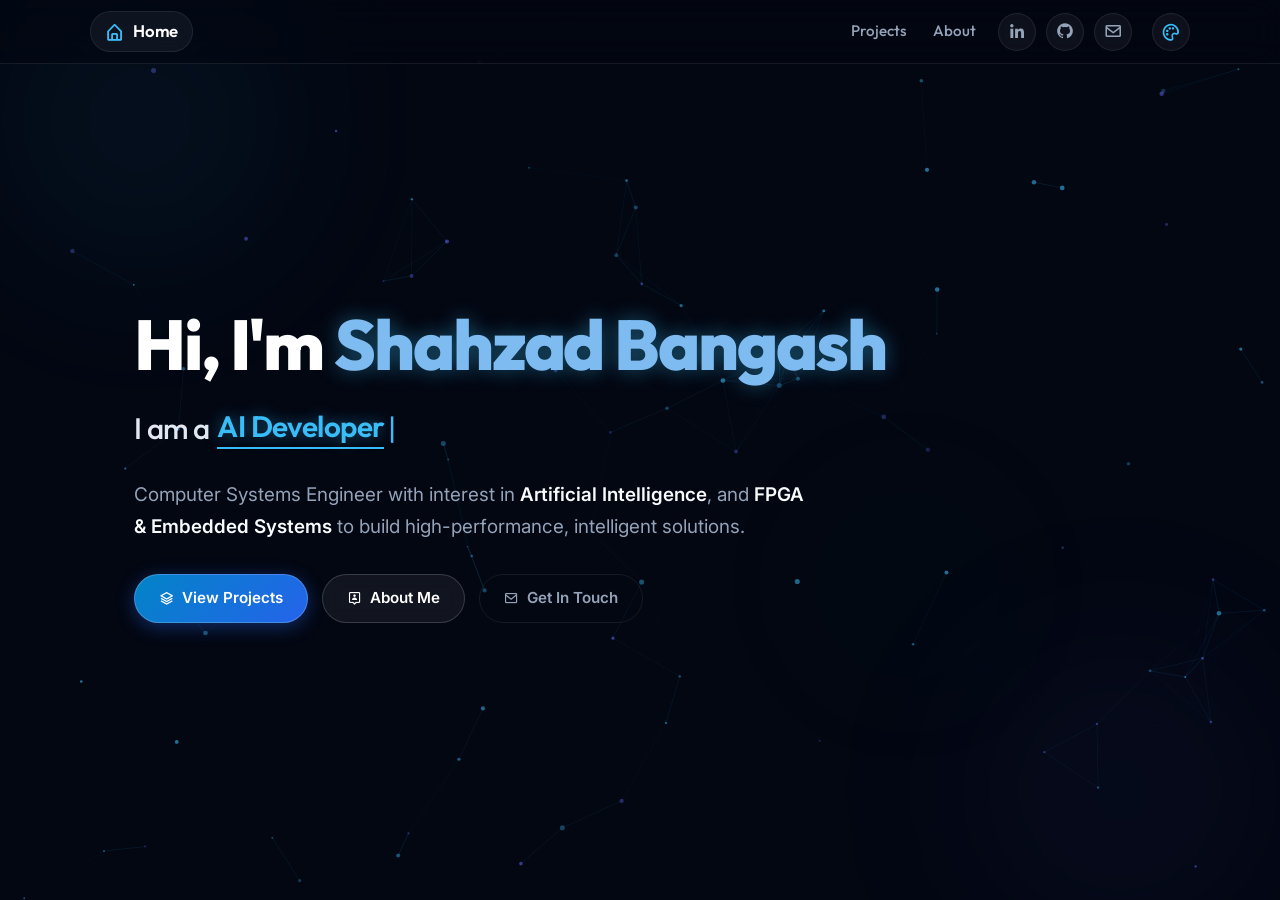
==== commit d1a7c115: "bug fixed" ====
--- a/index.html
+++ b/index.html
@@ -638,10 +638,12 @@
         "Software Engineer"
       ],
       loop: true,
-      typeSpeed: 55,
-      backSpeed: 40,
+      typeSpeed: 50,
+      backSpeed: 30,
       backDelay: 1700,
-      startDelay: 300
+      startDelay: 300,
+      contentType: null,
+      smartBackspace: false
     });
   </script>
 
--- a/assets/css/style.css
+++ b/assets/css/style.css
@@ -383,6 +383,7 @@
   align-items: center;
   flex-wrap: wrap;
   gap: 8px;
+  min-height: 2.2em;
 }
 
 .hero-subtitle .typing {
@@ -391,6 +392,12 @@
   text-shadow: 0 0 16px rgba(56, 189, 248, 0.45);
   border-bottom: 2px solid var(--accent-cyan);
   padding-bottom: 2px;
+}
+
+.hero-subtitle .typed-cursor {
+  color: var(--accent-cyan);
+  font-weight: 400;
+  margin-left: -4px;
 }
 
 .hero-tagline {
--- a/assets/css/themes.css
+++ b/assets/css/themes.css
@@ -360,6 +360,10 @@
   color: #0284c7 !important;
   border-bottom: 2px solid #0284c7 !important;
   text-shadow: none !important;
+}
+
+:is([data-theme="light-blue"], [data-theme="clean-light"]) .hero-subtitle .typed-cursor {
+  color: #0284c7 !important;
 }
 
 :is([data-theme="light-blue"], [data-theme="clean-light"]) .hero-tagline {
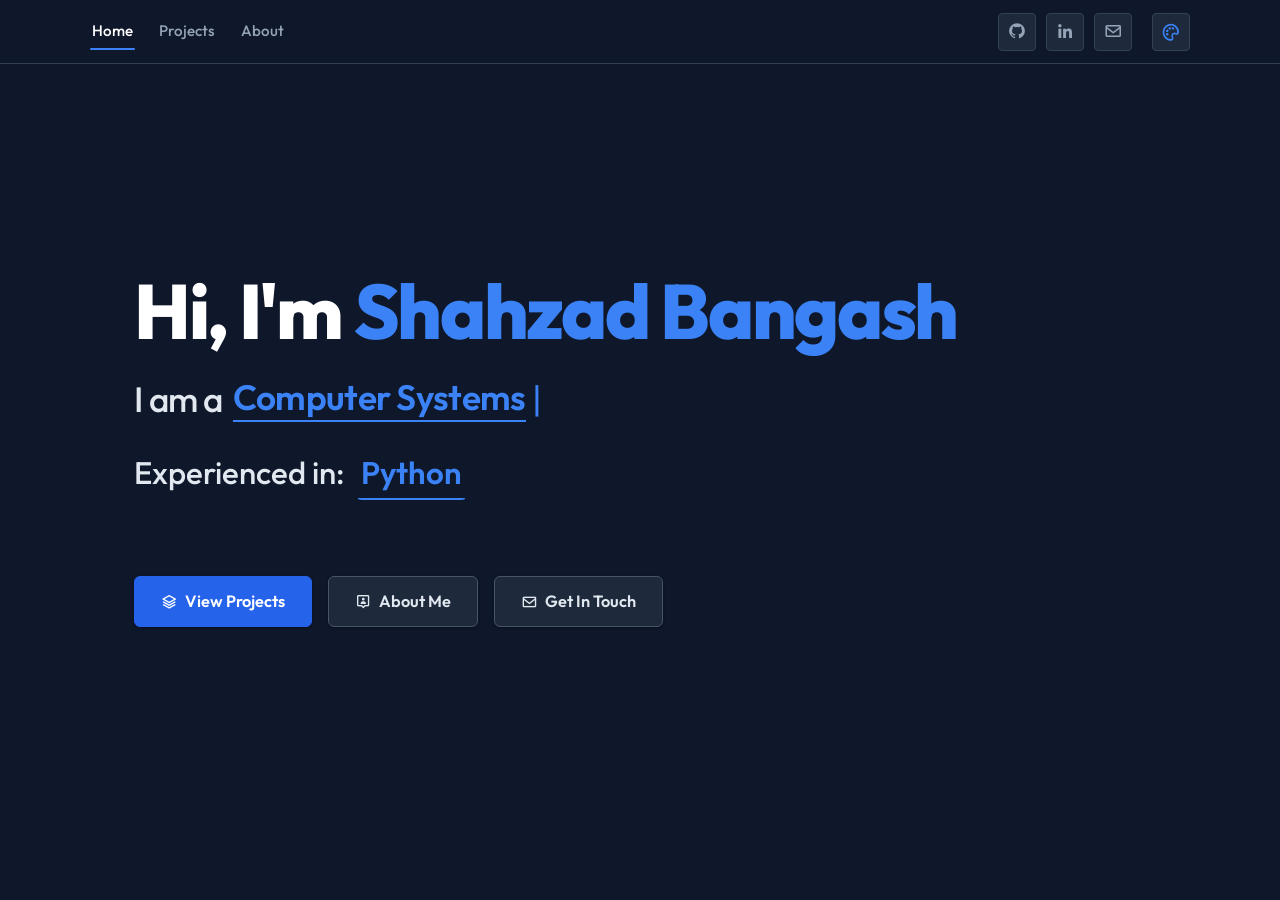
==== commit 6abd55e1: "redesigned ui" ====
--- a/index.html
+++ b/index.html
@@ -4,7 +4,7 @@
 <head>
   <meta charset="utf-8">
   <meta content="width=device-width, initial-scale=1.0, maximum-scale=5.0" name="viewport">
-  <meta name="theme-color" content="#030712">
+  <meta name="theme-color" content="#0f172a">
 
   <title>Shahzad Bangash | AI Developer & Computer Systems Engineer</title>
   <meta name="description"
@@ -29,9 +29,12 @@
   <link href="assets/vendor/boxicons/css/boxicons.min.css" rel="stylesheet">
 
   <!-- Main Custom CSS File -->
-  <link href="assets/css/style.css?v=3.5" rel="stylesheet">
+  <link href="assets/css/style.css?v=5.7" rel="stylesheet">
   <!-- Unified Theme Engine Stylesheet -->
-  <link href="assets/css/themes.css?v=1.5" rel="stylesheet">
+  <link href="assets/css/themes.css?v=3.2" rel="stylesheet">
+
+  <!-- Interactive 3D Wheel Dropdown Component -->
+  <script src="assets/js/wheel-dropdown.js?v=1.9" defer></script>
 
   <!-- Instant Theme Attribute Setup (Avoid FOUT) -->
   <script>
@@ -53,43 +56,51 @@
 
 <body>
 
-  <!-- Ambient Dynamic Background Canvas -->
-  <canvas id="bg-canvas" aria-hidden="true"></canvas>
-
-  <!-- Ambient Glow Orbs -->
-  <div class="bg-glow-orb bg-glow-orb-1" aria-hidden="true"></div>
-  <div class="bg-glow-orb bg-glow-orb-2" aria-hidden="true"></div>
-  <div class="bg-glow-orb bg-glow-orb-3" aria-hidden="true"></div>
-
   <!-- Fixed Top Navigation Bar (Desktop & Mobile Unified) -->
   <header class="header-topbar" id="headerTopbar">
     <div class="topbar-container">
-      <!-- Brand / Home Link -->
-      <div class="topbar-brand">
-        <a href="#header" class="brand-link" aria-label="Shahzad Bangash">
+      <!-- Desktop Navigation Menu (Visible on Desktop >= 992px, Top Left) -->
+      <nav class="nav-menu d-none d-lg-block" aria-label="Main Navigation">
+        <ul>
+          <li class="active"><a href="#header"><span>Home</span></a></li>
+          <li><a href="#projects"><span>Projects</span></a></li>
+          <li><a href="#about"><span>About</span></a></li>
+        </ul>
+      </nav>
+
+      <!-- Mobile Home Button (Visible on Mobile < 992px, Top Left) -->
+      <div class="topbar-mobile-home d-flex d-lg-none">
+        <a href="#header" class="mobile-home-btn" title="Home" aria-label="Home">
           <i class="bx bx-home-alt"></i>
-          <span class="brand-text">Home</span>
         </a>
       </div>
 
-      <!-- Desktop Navigation Actions (Visible on Desktop >= 992px) -->
+      <!-- Mobile Social Links (Visible on Mobile < 992px, Center of Navbar) -->
+      <div class="topbar-mobile-socials d-flex d-lg-none" aria-label="Social Links">
+        <a href="https://github.com/shahzad-bangash" target="_blank" rel="noopener noreferrer" class="social-link"
+          title="GitHub" aria-label="GitHub">
+          <i class="bx bxl-github"></i>
+        </a>
+        <a href="https://www.linkedin.com/in/shahzad-bangash" target="_blank" rel="noopener noreferrer"
+          class="social-link" title="LinkedIn" aria-label="LinkedIn">
+          <i class="bx bxl-linkedin"></i>
+        </a>
+        <a href="mailto:shahzadbangash.office@gmail.com" class="social-link" title="Send Email" aria-label="Send Email">
+          <i class="bx bx-envelope"></i>
+        </a>
+      </div>
+
+      <!-- Desktop Navigation Actions (Visible on Desktop >= 992px, Top Right) -->
       <div class="topbar-desktop-actions d-none d-lg-flex">
-        <nav class="nav-menu" aria-label="Main Navigation">
-          <ul>
-            <li><a href="#projects"><span>Projects</span></a></li>
-            <li><a href="#about"><span>About</span></a></li>
-          </ul>
-        </nav>
-
         <!-- Social Links -->
         <div class="social-links">
+          <a href="https://github.com/shahzad-bangash" target="_blank" rel="noopener noreferrer" class="social-link"
+            title="GitHub" aria-label="GitHub">
+            <i class="bx bxl-github"></i>
+          </a>
           <a href="https://www.linkedin.com/in/shahzad-bangash" target="_blank" rel="noopener noreferrer"
             class="social-link" title="LinkedIn" aria-label="LinkedIn">
             <i class="bx bxl-linkedin"></i>
-          </a>
-          <a href="https://www.github.com/shahzad-bangash" target="_blank" rel="noopener noreferrer" class="social-link"
-            title="GitHub" aria-label="GitHub">
-            <i class="bx bxl-github"></i>
           </a>
           <a href="mailto:shahzadbangash.office@gmail.com" class="social-link" title="Send Email" aria-label="Send Email">
             <i class="bx bx-envelope"></i>
@@ -155,22 +166,40 @@
           I am a <span class="typing"></span>
         </h2>
 
+        <!-- Interactive Skills Dropdown Wheel -->
+        <div class="hero-skills-row" aria-label="Skills">
+          <span class="hero-skills-label">Experienced in:</span>
+          <wheel-dropdown
+            id="hero-skills-wheel"
+            label="Technical Skills"
+            mode="wheel"
+            loop
+            auto-scroll
+            scroll-interval="2600"
+            scroll-duration="700"
+            dynamic-width
+            hide-inactive
+            value="Python"
+            options="Python|TensorFlow & Keras|FastAPI | Flask|Reactjs|OpenCV|FPGA Programming|Verilog / HDL|ESP32 & MCUs|Edge Inference|C / C++|JavaScript ES6|REST APIs|Git & GitHub">
+          </wheel-dropdown>
+        </div>
+
+        <!-- Hero Tagline -->
         <p class="hero-tagline">
-          Computer Systems Engineer with interest in <strong>Artificial Intelligence</strong>,
-          and <strong>FPGA & Embedded Systems</strong> to build high-performance, intelligent solutions.
+          
         </p>
 
         <!-- Hero CTA Buttons -->
         <div class="hero-cta-group">
-          <a href="#projects" class="btn btn-primary-glow">
+          <a href="#projects" class="btn btn-primary">
             <i class="bx bx-layer"></i>
             <span>View Projects</span>
           </a>
-          <a href="#about" class="btn btn-secondary-glass">
+          <a href="#about" class="btn btn-secondary">
             <i class="bx bx-user-pin"></i>
             <span>About Me</span>
           </a>
-          <a href="mailto:shahzadbangash.office@gmail.com" class="btn btn-tertiary-outline">
+          <a href="mailto:shahzadbangash.office@gmail.com" class="btn btn-secondary">
             <i class="bx bx-envelope"></i>
             <span>Get In Touch</span>
           </a>
@@ -187,11 +216,10 @@
     <div class="container">
 
       <div class="section-title">
-        <div class="section-badge"><i class="bx bx-code-alt"></i> Portfolio</div>
+        <div class="section-badge"><i class="bx bx-code-alt"></i> My Works</div>
         <h2>Featured Projects</h2>
         <div class="section-line"></div>
-        <p class="section-subtitle">A curated selection of AI systems, TinyML edge deployments, and interactive
-          applications.</p>
+        <p class="section-subtitle">Explore My Works</p>
       </div>
 
       <!-- Project Filters -->
@@ -476,22 +504,6 @@
               </p>
             </div>
 
-            <!-- Quick Metrics / Highlights -->
-            <div class="about-metrics-grid">
-              <div class="metric-item">
-                <span class="metric-number">6+</span>
-                <span class="metric-label">Key Projects</span>
-              </div>
-              <div class="metric-item">
-                <span class="metric-number">AI + HW</span>
-                <span class="metric-label">Specialization</span>
-              </div>
-              <div class="metric-item">
-                <span class="metric-number">Edge</span>
-                <span class="metric-label">TinyML & Embedded</span>
-              </div>
-            </div>
-
           </div>
         </div>
 
@@ -500,7 +512,7 @@
           <div class="about-card h-100 d-flex flex-column justify-content-between">
             <div>
               <div class="about-card-header">
-                <div class="about-icon-box accent-box">
+                <div class="about-icon-box">
                   <i class="bx bx-envelope-open"></i>
                 </div>
                 <div>
@@ -556,68 +568,39 @@
 
       </div>
 
-      <!-- Technical Skills & Competencies Grid -->
-      <div class="skills-showcase mt-2">
-        <h3 class="skills-showcase-title"><i class="bx bx-layer"></i> Technical Skillset</h3>
-
-        <div class="row">
-
-          <!-- Domain 1: AI & ML -->
-          <div class="col-lg-4 col-md-6 mb-3">
-            <div class="skill-category-card">
-              <div class="skill-cat-header">
-                <i class="bx bx-brain skill-cat-icon"></i>
-                <h4>Artificial Intelligence & ML</h4>
-              </div>
-              <div class="skill-chips">
-                <span class="skill-chip">TensorFlow & Keras</span>
-                <span class="skill-chip">TensorFlow Lite (TinyML)</span>
-                <span class="skill-chip">OpenCV</span>
-                <span class="skill-chip">RAG Architectures</span>
-                <span class="skill-chip">ChromaDB</span>
-                <span class="skill-chip">TextBlob (NLP)</span>
-                <span class="skill-chip">Minimax Algorithm</span>
-              </div>
-            </div>
-          </div>
-
-          <!-- Domain 2: Embedded & Hardware -->
-          <div class="col-lg-4 col-md-6 mb-3">
-            <div class="skill-category-card">
-              <div class="skill-cat-header">
-                <i class="bx bx-chip skill-cat-icon"></i>
-                <h4>Embedded & Hardware</h4>
-              </div>
-              <div class="skill-chips">
-                <span class="skill-chip">FPGA Programming</span>
-                <span class="skill-chip">Verilog / HDL</span>
-                <span class="skill-chip">ESP32 / Microcontrollers</span>
-                <span class="skill-chip">Edge Inference</span>
-                <span class="skill-chip">Hardware-Software Co-Design</span>
-                <span class="skill-chip">IoT Architectures</span>
-              </div>
-            </div>
-          </div>
-
-          <!-- Domain 3: Software & Web Development -->
-          <div class="col-lg-4 col-md-6 mb-3">
-            <div class="skill-category-card">
-              <div class="skill-cat-header">
-                <i class="bx bx-code-curly skill-cat-icon"></i>
-                <h4>Software & Web Engineering</h4>
-              </div>
-              <div class="skill-chips">
-                <span class="skill-chip">Python</span>
-                <span class="skill-chip">C / C++</span>
-                <span class="skill-chip">JavaScript (ES6+)</span>
-                <span class="skill-chip">FastAPI & Flask</span>
-                <span class="skill-chip">Next.js & HTML5/CSS3</span>
-                <span class="skill-chip">REST APIs</span>
-                <span class="skill-chip">Git & Version Control</span>
-              </div>
-            </div>
-          </div>
-
+      <!-- Technical Skillset Showcase Card -->
+      <div class="row mt-2">
+        <div class="col-12">
+          <div class="about-card skillset-card">
+            <div class="skillset-card-content">
+              <div class="about-card-header mb-0">
+                <div class="about-icon-box">
+                  <i class="bx bx-layer"></i>
+                </div>
+                <div>
+                  <h3 class="about-heading mb-0">SkillSet</h3>
+                  <span class="about-role-tag">Core Technical Competencies</span>
+                </div>
+              </div>
+
+              <div class="skillset-wheel-wrapper">
+                <wheel-dropdown
+                  id="showcase-skills-wheel"
+                  label="SkillSet"
+                  mode="wheel"
+                  loop
+                  auto-scroll
+                  scroll-interval="2600"
+                  scroll-duration="700"
+                  row-height="42px"
+                  width="100%"
+                  scale-active
+                  value="Python"
+                  options="Python|TensorFlow & Keras|FastAPI | Flask|Reactjs|OpenCV|FPGA Programming|Verilog / HDL|ESP32 & MCUs|Edge Inference|C / C++|JavaScript ES6|REST APIs|Git & GitHub">
+                </wheel-dropdown>
+              </div>
+            </div>
+          </div>
         </div>
       </div>
 
@@ -625,15 +608,15 @@
   </section>
   <!-- End About Section -->
 
-  <!-- Vendor JS Files -->
-  <script src="assets/vendor/typed.js/typed.min.js"></script>
+  <!-- Vendor & Library JS Files -->
+  <script src="assets/js/typed.min.js"></script>
 
   <!-- Typing Script Initialization -->
   <script>
     var typed = new Typed('.typing', {
       strings: [
+        "Computer Systems Engineer",
         "AI Developer",
-        "Computer Systems Engineer",
         "FPGA & Embedded Programmer",
         "Software Engineer"
       ],
@@ -648,10 +631,10 @@
   </script>
 
   <!-- Theme Manager Engine -->
-  <script src="assets/js/theme-manager.js?v=1.1"></script>
+  <script src="assets/js/theme-manager.js?v=2.5"></script>
 
   <!-- Main Website JavaScript -->
-  <script src="assets/js/main.js?v=3.1"></script>
+  <script src="assets/js/main.js?v=4.1"></script>
 
 </body>
 
--- a/assets/css/style.css
+++ b/assets/css/style.css
@@ -7,21 +7,21 @@
    1. Design System Tokens & Root Variables
    -------------------------------------------------------------------------- */
 :root {
-  /* Color Palette */
-  --bg-core: #030712;
-  --bg-surface: #0b1329;
-  --bg-card: rgba(13, 22, 44, 0.72);
-  --bg-card-hover: rgba(20, 34, 66, 0.85);
-  --bg-glass-nav: rgba(3, 7, 18, 0.88);
-  --bg-glass-modal: rgba(8, 14, 30, 0.96);
+  /* Color Palette - Simple, Clean */
+  --bg-core: #0f172a;
+  --bg-surface: #1e293b;
+  --bg-card: #1e293b;
+  --bg-card-hover: #26354d;
+  --bg-glass-nav: #0f172a;
+  --bg-glass-modal: #1e293b;
 
   /* Accents & Highlights */
-  --accent-cyan: #38bdf8;
-  --accent-cyan-glow: rgba(56, 189, 248, 0.35);
-  --accent-blue: #3b82f6;
-  --accent-indigo: #6366f1;
+  --accent-cyan: #3b82f6;
+  --accent-cyan-glow: transparent;
+  --accent-blue: #2563eb;
+  --accent-indigo: #4f46e5;
   --accent-emerald: #10b981;
-  --accent-emerald-glow: rgba(16, 185, 129, 0.4);
+  --accent-emerald-glow: transparent;
   --accent-amber: #f59e0b;
 
   /* Text Hierarchy */
@@ -30,26 +30,26 @@
   --text-secondary: #94a3b8;
   --text-light: #e2e8f0;
   --text-muted: #64748b;
-  --text-gradient: linear-gradient(135deg, #ffffff 25%, #38bdf8 80%, #818cf8 100%);
-
-  /* Borders & Glassmorphism */
-  --border-subtle: rgba(255, 255, 255, 0.08);
-  --border-medium: rgba(255, 255, 255, 0.14);
-  --border-accent: rgba(56, 189, 248, 0.35);
-  --border-accent-strong: rgba(56, 189, 248, 0.7);
-
-  /* Shadows */
-  --shadow-sm: 0 4px 12px rgba(0, 0, 0, 0.25);
-  --shadow-md: 0 8px 24px rgba(0, 0, 0, 0.35);
-  --shadow-lg: 0 16px 36px rgba(0, 0, 0, 0.45);
-  --shadow-glow: 0 0 24px -4px var(--accent-cyan-glow);
-  --shadow-emerald: 0 0 20px -2px var(--accent-emerald-glow);
-
-  /* Radii */
-  --radius-sm: 8px;
-  --radius-md: 14px;
-  --radius-lg: 20px;
-  --radius-full: 9999px;
+  --text-gradient: #f8fafc;
+
+  /* Borders */
+  --border-subtle: #334155;
+  --border-medium: #475569;
+  --border-accent: #3b82f6;
+  --border-accent-strong: #2563eb;
+
+  /* Shadows - Simple Subtle Elevation Without Glow */
+  --shadow-sm: 0 1px 3px rgba(0, 0, 0, 0.12), 0 1px 2px rgba(0, 0, 0, 0.24);
+  --shadow-md: 0 4px 6px -1px rgba(0, 0, 0, 0.2), 0 2px 4px -2px rgba(0, 0, 0, 0.15);
+  --shadow-lg: 0 10px 15px -3px rgba(0, 0, 0, 0.25), 0 4px 6px -4px rgba(0, 0, 0, 0.2);
+  --shadow-glow: none;
+  --shadow-emerald: 0 4px 6px -1px rgba(0, 0, 0, 0.2);
+
+  /* Radii - Clean Box Design */
+  --radius-sm: 4px;
+  --radius-md: 6px;
+  --radius-lg: 8px;
+  --radius-full: 4px;
 
   /* Transitions */
   --transition-fast: 0.18s ease;
@@ -103,82 +103,22 @@
   text-decoration: none;
 }
 
-/* Gradient Text Utility */
+/* Solid Text Utility (No Gradients) */
 .text-gradient {
-  background: var(--text-gradient);
-  -webkit-background-clip: text;
-  -webkit-text-fill-color: transparent;
-  background-clip: text;
+  color: var(--text-primary);
+  background: none;
+  -webkit-background-clip: unset;
+  -webkit-text-fill-color: unset;
+  background-clip: unset;
   display: inline-block;
 }
 
 /* --------------------------------------------------------------------------
-   3. Ambient Particle Background & Glow Orbs
+   3. Ambient Particle Background & Glow Orbs (Removed for clean simple theme)
    -------------------------------------------------------------------------- */
-#bg-canvas {
-  position: fixed;
-  top: 0;
-  left: 0;
-  width: 100%;
-  height: 100%;
-  z-index: 0;
-  pointer-events: none;
-  opacity: 0.75;
-}
-
+#bg-canvas,
 .bg-glow-orb {
-  position: fixed;
-  border-radius: 50%;
-  filter: blur(80px);
-  pointer-events: none;
-  z-index: 0;
-  opacity: 0.45;
-  will-change: transform;
-}
-
-.bg-glow-orb-1 {
-  width: 480px;
-  height: 480px;
-  top: -120px;
-  left: -100px;
-  background: radial-gradient(circle, rgba(56, 189, 248, 0.28) 0%, rgba(59, 130, 246, 0.05) 70%, transparent 100%);
-  animation: floatOrb1 16s ease-in-out infinite alternate;
-}
-
-.bg-glow-orb-2 {
-  width: 520px;
-  height: 520px;
-  bottom: -150px;
-  right: -100px;
-  background: radial-gradient(circle, rgba(99, 102, 241, 0.22) 0%, rgba(139, 92, 246, 0.05) 70%, transparent 100%);
-  animation: floatOrb2 20s ease-in-out infinite alternate;
-}
-
-.bg-glow-orb-3 {
-  width: 360px;
-  height: 360px;
-  top: 45%;
-  right: 15%;
-  background: radial-gradient(circle, rgba(16, 185, 129, 0.12) 0%, transparent 70%);
-  animation: floatOrb3 18s ease-in-out infinite alternate;
-}
-
-@keyframes floatOrb1 {
-  0% { transform: translate(0, 0) scale(1); }
-  50% { transform: translate(60px, 40px) scale(1.08); }
-  100% { transform: translate(-30px, 70px) scale(0.95); }
-}
-
-@keyframes floatOrb2 {
-  0% { transform: translate(0, 0) scale(1); }
-  50% { transform: translate(-50px, -60px) scale(1.1); }
-  100% { transform: translate(40px, -30px) scale(0.92); }
-}
-
-@keyframes floatOrb3 {
-  0% { transform: translate(0, 0) scale(1); }
-  50% { transform: translate(-40px, 30px) scale(1.05); }
-  100% { transform: translate(30px, -40px) scale(0.96); }
+  display: none !important;
 }
 
 /* --------------------------------------------------------------------------
@@ -265,11 +205,9 @@
   align-items: center;
   gap: 10px;
   padding: 8px 18px;
-  background: rgba(16, 185, 129, 0.1);
-  border: 1px solid rgba(16, 185, 129, 0.28);
+  background: var(--bg-surface);
+  border: 1px solid rgba(16, 185, 129, 0.4);
   border-radius: var(--radius-full);
-  backdrop-filter: blur(8px);
-  -webkit-backdrop-filter: blur(8px);
   font-size: 0.85rem;
   font-weight: 500;
   color: #6ee7b7;
@@ -300,7 +238,6 @@
   height: 9px;
   border-radius: 50%;
   background: var(--accent-emerald);
-  box-shadow: 0 0 10px var(--accent-emerald);
 }
 
 @keyframes ping {
@@ -310,30 +247,23 @@
   }
 }
 
-/* Avatar with Animated Glow Ring */
+/* Avatar */
 .hero-avatar-wrapper {
   position: relative;
   width: 100px;
   height: 100px;
   margin-bottom: 24px;
-  animation: floatAvatar 5s ease-in-out infinite;
 }
 
 .hero-avatar-glow {
-  position: absolute;
-  inset: -4px;
-  border-radius: 50%;
-  background: linear-gradient(135deg, var(--accent-cyan), var(--accent-indigo), var(--accent-emerald));
-  filter: blur(8px);
-  opacity: 0.7;
-  animation: rotateGlow 8s linear infinite;
+  display: none !important;
 }
 
 .hero-avatar {
   position: relative;
   width: 100%;
   height: 100%;
-  border-radius: 50%;
+  border-radius: var(--radius-lg);
   overflow: hidden;
   border: 2px solid rgba(255, 255, 255, 0.25);
   background: var(--bg-surface);
@@ -351,22 +281,12 @@
   transform: scale(1.08);
 }
 
-@keyframes floatAvatar {
-  0%, 100% { transform: translateY(0); }
-  50% { transform: translateY(-8px); }
-}
-
-@keyframes rotateGlow {
-  0% { transform: rotate(0deg); }
-  100% { transform: rotate(360deg); }
-}
-
 /* Hero Typography */
 .hero-title {
-  font-size: clamp(2.4rem, 5.5vw, 4.4rem);
+  font-size: clamp(2.8rem, 6.2vw, 4.8rem);
   font-weight: 800;
-  line-height: 1.12;
-  margin-bottom: 12px;
+  line-height: 1.14;
+  margin-bottom: 16px;
   letter-spacing: -0.03em;
 }
 
@@ -375,21 +295,23 @@
 }
 
 .hero-subtitle {
-  font-size: clamp(1.2rem, 2.8vw, 1.85rem);
+  font-size: clamp(1.4rem, 2.8vw, 2.2rem);
   font-weight: 500;
   color: var(--text-light);
-  margin-bottom: 18px;
+  margin-bottom: 16px;
   display: flex;
   align-items: center;
   flex-wrap: wrap;
-  gap: 8px;
-  min-height: 2.2em;
+  gap: 10px;
+  min-height: auto;
+  position: relative;
+  z-index: 2;
 }
 
 .hero-subtitle .typing {
   color: var(--accent-cyan);
   font-weight: 600;
-  text-shadow: 0 0 16px rgba(56, 189, 248, 0.45);
+  text-shadow: none;
   border-bottom: 2px solid var(--accent-cyan);
   padding-bottom: 2px;
 }
@@ -400,12 +322,62 @@
   margin-left: -4px;
 }
 
+/* Hero Skills Interactive Row */
+.hero-skills-row {
+  display: inline-flex;
+  align-items: center;
+  gap: 10px;
+  margin-bottom: 26px;
+  flex-wrap: nowrap !important;
+  white-space: nowrap !important;
+  position: relative;
+  z-index: 2;
+  max-width: 100%;
+}
+
+.hero-skills-label {
+  font-family: 'Outfit', 'Poppins', sans-serif;
+  font-size: clamp(1.25rem, 2.6vw, 1.95rem);
+  font-weight: 500;
+  color: var(--text-light);
+  display: inline-flex;
+  align-items: center;
+  line-height: 1;
+  white-space: nowrap !important;
+  flex-shrink: 0 !important;
+  position: relative;
+  z-index: 2;
+}
+
+#hero-skills-wheel,
+#hero-skills-wheel * {
+  --wheel-bg: transparent;
+  --wheel-popover-bg: transparent;
+  --wheel-popover-border: transparent;
+  --wheel-font: 600 clamp(1.25rem, 2.6vw, 1.95rem)/1.2 'Outfit', 'Poppins', sans-serif;
+  --wheel-accent: var(--accent-cyan);
+  --wheel-border: var(--accent-cyan);
+  --wheel-muted: var(--text-secondary);
+  --wheel-row-height: clamp(48px, 5.5vw, 56px);
+  --wheel-width: var(--dynamic-width, auto);
+  width: var(--dynamic-width, auto) !important;
+  background: transparent !important;
+  border: none !important;
+  box-shadow: none !important;
+  text-shadow: none !important;
+  filter: none !important;
+  outline: none !important;
+  flex-shrink: 1 !important;
+  min-width: 0 !important;
+  max-width: 100%;
+}
+
 .hero-tagline {
-  font-size: clamp(1rem, 1.5vw, 1.18rem);
+  font-size: clamp(1.12rem, 1.8vw, 1.35rem);
   color: var(--text-secondary);
-  max-width: 680px;
-  margin-bottom: 32px;
-  line-height: 1.65;
+  max-width: 760px;
+  margin-bottom: 36px;
+  line-height: 1.7;
 }
 
 .hero-tagline strong {
@@ -418,7 +390,7 @@
   display: flex;
   align-items: center;
   flex-wrap: wrap;
-  gap: 14px;
+  gap: 16px;
   margin-bottom: 36px;
 }
 
@@ -427,58 +399,57 @@
   align-items: center;
   justify-content: center;
   gap: 8px;
-  padding: 12px 24px;
-  font-size: 0.95rem;
+  padding: 13px 26px;
+  font-family: 'Outfit', sans-serif;
+  font-size: 1.02rem;
   font-weight: 600;
-  border-radius: var(--radius-full);
+  border-radius: var(--radius-md);
   cursor: pointer;
-  transition: var(--transition-smooth);
+  transition: var(--transition-fast);
   text-decoration: none;
   outline: none;
   border: 1px solid transparent;
-}
-
-.btn-primary-glow {
-  background: linear-gradient(135deg, #0284c7 0%, #2563eb 100%);
+  box-shadow: var(--shadow-sm);
+  line-height: 1.4;
+}
+
+.btn:focus,
+.btn:focus-visible {
+  outline: none !important;
+}
+
+.btn-primary-glow,
+.btn-primary {
+  background: var(--accent-blue);
+  border-color: var(--accent-blue);
   color: #ffffff;
-  box-shadow: 0 4px 18px rgba(37, 99, 235, 0.4);
-  border: 1px solid rgba(255, 255, 255, 0.2);
-}
-
-.btn-primary-glow:hover {
-  background: linear-gradient(135deg, #0369a1 0%, #1d4ed8 100%);
+}
+
+.btn-primary-glow:hover,
+.btn-primary:hover {
+  background: var(--accent-cyan);
+  border-color: var(--accent-cyan);
   color: #ffffff;
-  box-shadow: 0 6px 24px rgba(37, 99, 235, 0.65), 0 0 15px rgba(56, 189, 248, 0.5);
-  transform: translateY(-3px);
-}
-
-.btn-secondary-glass {
-  background: rgba(255, 255, 255, 0.06);
-  color: var(--text-white);
-  border: 1px solid var(--border-medium);
-  backdrop-filter: blur(10px);
-  -webkit-backdrop-filter: blur(10px);
-}
-
-.btn-secondary-glass:hover {
-  background: rgba(255, 255, 255, 0.12);
-  color: var(--accent-cyan);
+  box-shadow: var(--shadow-md);
+  transform: translateY(-2px);
+}
+
+.btn-secondary-glass,
+.btn-secondary,
+.btn-tertiary-outline {
+  background: var(--bg-surface);
+  border-color: var(--border-medium);
+  color: var(--text-light);
+}
+
+.btn-secondary-glass:hover,
+.btn-secondary:hover,
+.btn-tertiary-outline:hover {
+  background: var(--bg-card-hover);
   border-color: var(--accent-cyan);
-  transform: translateY(-3px);
+  color: var(--accent-cyan);
+  transform: translateY(-2px);
   box-shadow: var(--shadow-sm);
-}
-
-.btn-tertiary-outline {
-  background: transparent;
-  color: var(--text-secondary);
-  border: 1px solid var(--border-subtle);
-}
-
-.btn-tertiary-outline:hover {
-  color: var(--text-white);
-  border-color: var(--border-medium);
-  background: rgba(255, 255, 255, 0.04);
-  transform: translateY(-3px);
 }
 
 /* Desktop Navigation Menu (Hero mode) */
@@ -512,7 +483,7 @@
   left: 0;
   width: 0;
   height: 2px;
-  background: linear-gradient(90deg, var(--accent-cyan), var(--accent-indigo));
+  background: var(--accent-cyan);
   border-radius: 2px;
   transition: width 0.3s ease;
 }
@@ -534,31 +505,113 @@
   gap: 20px;
 }
 
+.header-topbar .nav-menu,
 .topbar-desktop-actions .nav-menu {
   margin: 0;
 }
 
+.header-topbar .nav-menu ul,
 .topbar-desktop-actions .nav-menu ul {
   gap: 22px;
 }
 
+.header-topbar .nav-menu a,
 .topbar-desktop-actions .nav-menu a {
   font-size: 0.95rem;
 }
 
-/* Header Mobile Actions (Theme Switcher & Hamburger Toggle in Topbar) */
+/* Header Mobile Actions & Socials (Theme Switcher, Hamburger Toggle, Social Links & Home Button in Topbar) */
+.topbar-mobile-home {
+  display: none;
+  align-items: center;
+}
+
+.mobile-home-btn {
+  width: 38px;
+  height: 38px;
+  min-width: 38px;
+  min-height: 38px;
+  border-radius: var(--radius-sm);
+  display: inline-flex;
+  align-items: center;
+  justify-content: center;
+  font-size: 1.25rem;
+  color: var(--text-secondary);
+  background: var(--bg-surface);
+  border: 1px solid var(--border-subtle);
+  box-sizing: border-box;
+  transition: var(--transition-fast);
+  text-decoration: none;
+}
+
+.mobile-home-btn:hover,
+.mobile-home-btn:focus-visible {
+  color: var(--text-white);
+  background: var(--accent-blue);
+  border-color: var(--accent-blue);
+  transform: translateY(-2px);
+  box-shadow: var(--shadow-sm);
+}
+
+.mobile-home-btn.active {
+  color: var(--accent-cyan);
+  border-color: var(--accent-cyan);
+}
+
 .topbar-mobile-actions {
   display: none;
   align-items: center;
   gap: 10px;
+  margin-left: auto;
+}
+
+.topbar-mobile-socials {
+  display: none;
+  align-items: center;
+  gap: 8px;
 }
 
 @media (max-width: 991px) {
   .topbar-desktop-actions {
     display: none !important;
   }
+  .topbar-mobile-home {
+    display: flex !important;
+  }
   .topbar-mobile-actions {
     display: flex !important;
+  }
+  .topbar-mobile-socials {
+    display: flex !important;
+    position: absolute;
+    left: 50%;
+    top: 50%;
+    transform: translate(-50%, -50%);
+    z-index: 5;
+  }
+}
+
+@media (max-width: 480px) {
+  .topbar-mobile-home .mobile-home-btn,
+  .topbar-mobile-socials .social-link {
+    width: 34px;
+    height: 34px;
+    min-width: 34px;
+    min-height: 34px;
+    font-size: 1.05rem;
+  }
+  .topbar-mobile-socials {
+    gap: 6px;
+  }
+  .topbar-mobile-actions {
+    gap: 8px;
+  }
+  .topbar-mobile-actions .theme-trigger-btn,
+  .topbar-mobile-actions .mobile-nav-toggle {
+    width: 34px;
+    height: 34px;
+    min-width: 34px;
+    min-height: 34px;
   }
 }
 
@@ -574,58 +627,61 @@
   height: 38px;
   min-width: 38px;
   min-height: 38px;
-  border-radius: 50%;
+  border-radius: var(--radius-sm);
   display: inline-flex;
   align-items: center;
   justify-content: center;
   font-size: 1.15rem;
   color: var(--text-secondary);
-  background: rgba(255, 255, 255, 0.05);
+  background: var(--bg-surface);
   border: 1px solid var(--border-subtle);
-  backdrop-filter: blur(8px);
-  -webkit-backdrop-filter: blur(8px);
   box-sizing: border-box;
-  transition: var(--transition-bounce);
+  transition: var(--transition-fast);
 }
 
 .social-link:hover {
   color: var(--text-white);
-  background: linear-gradient(135deg, #0284c7, #2563eb);
-  border-color: rgba(56, 189, 248, 0.5);
-  transform: translateY(-2px) scale(1.08);
-  box-shadow: 0 6px 16px -2px rgba(37, 99, 235, 0.5);
-}
-
-/* Theme Switcher Button - Circular Icon-Only Pill (Matches Social Links) */
+  background: var(--accent-blue);
+  border-color: var(--accent-blue);
+  transform: translateY(-2px);
+  box-shadow: var(--shadow-sm);
+}
+
+/* Theme Switcher Button - Square Box Design (Matches Social Links) */
 .theme-trigger-btn {
   width: 38px;
   height: 38px;
   min-width: 38px;
   min-height: 38px;
-  border-radius: 50%;
+  border-radius: var(--radius-sm);
   display: inline-flex;
   align-items: center;
   justify-content: center;
   padding: 0;
   box-sizing: border-box;
-  background: rgba(255, 255, 255, 0.05);
+  background: var(--bg-surface);
   border: 1px solid var(--border-subtle);
   color: var(--accent-cyan);
   font-size: 1.25rem;
   cursor: pointer;
-  backdrop-filter: blur(8px);
-  -webkit-backdrop-filter: blur(8px);
+  outline: none !important;
   user-select: none;
   -webkit-user-select: none;
-  transition: var(--transition-bounce);
+  transition: var(--transition-fast);
+}
+
+.theme-trigger-btn:focus,
+.theme-trigger-btn:focus-visible {
+  outline: none !important;
+  box-shadow: none !important;
 }
 
 .theme-trigger-btn:hover {
   color: #ffffff;
-  background: linear-gradient(135deg, #0284c7, #2563eb);
-  border-color: rgba(56, 189, 248, 0.5);
-  transform: translateY(-2px) scale(1.08);
-  box-shadow: 0 6px 16px -2px rgba(37, 99, 235, 0.5);
+  background: var(--accent-blue);
+  border-color: var(--accent-blue);
+  transform: translateY(-2px);
+  box-shadow: var(--shadow-sm);
 }
 
 .theme-trigger-btn:active,
@@ -662,25 +718,22 @@
   margin: 0 !important;
   display: flex !important;
   align-items: center !important;
-  background: rgba(3, 7, 18, 0.55);
-  backdrop-filter: blur(16px);
-  -webkit-backdrop-filter: blur(16px);
-  border-bottom: 1px solid rgba(255, 255, 255, 0.08);
+  background: var(--bg-core);
+  border-bottom: 1px solid var(--border-subtle);
   transition: background-color 0.3s ease, border-color 0.3s ease, box-shadow 0.3s ease;
 }
 
 #header.header-top .header-topbar {
-  background: var(--bg-glass-nav) !important;
-  backdrop-filter: blur(20px) !important;
-  -webkit-backdrop-filter: blur(20px) !important;
+  background: var(--bg-core) !important;
   border-bottom: 1px solid var(--border-subtle) !important;
-  box-shadow: 0 4px 20px rgba(0, 0, 0, 0.35) !important;
+  box-shadow: var(--shadow-sm) !important;
 }
 
 .topbar-container {
   display: flex !important;
   align-items: center !important;
   justify-content: space-between !important;
+  position: relative !important;
   width: 100% !important;
   max-width: 1140px !important;
   padding: 0 20px !important;
@@ -693,39 +746,27 @@
   align-items: center;
 }
 
-/* Brand Link in Header Topbar */
+/* Brand Logo Link in Header Topbar */
 .brand-link {
   display: flex;
   align-items: center;
   gap: 8px;
   color: var(--text-white);
   font-family: 'Outfit', sans-serif;
-  font-weight: 600;
-  font-size: 1.05rem;
-  letter-spacing: -0.01em;
-  padding: 6px 14px;
-  border-radius: var(--radius-full);
-  background: rgba(255, 255, 255, 0.05);
-  border: 1px solid var(--border-subtle);
-  transition: var(--transition-smooth);
-}
-
-.brand-link i {
-  font-size: 1.25rem;
-  color: var(--accent-cyan);
-  transition: transform 0.25s ease, color 0.25s ease;
+  font-weight: 700;
+  font-size: 1.12rem;
+  letter-spacing: -0.02em;
+  padding: 4px 0;
+  background: transparent;
+  border: none;
+  transition: var(--transition-fast);
 }
 
 .brand-link:hover {
-  background: var(--border-accent, rgba(255, 255, 255, 0.08));
-  border-color: var(--accent-cyan);
-  color: var(--text-white);
-  transform: translateY(-1px);
-}
-
-.brand-link:hover i {
-  transform: scale(1.15);
-  color: var(--accent-cyan);
+  color: var(--accent-cyan);
+  background: transparent;
+  border-color: transparent;
+  transform: none;
 }
 
 .brand-link:hover .brand-text {
@@ -740,11 +781,9 @@
   height: 38px;
   min-width: 38px;
   min-height: 38px;
-  border-radius: 50%;
-  background: rgba(255, 255, 255, 0.05);
+  border-radius: var(--radius-sm);
+  background: var(--bg-surface);
   border: 1px solid var(--border-subtle);
-  backdrop-filter: blur(8px);
-  -webkit-backdrop-filter: blur(8px);
   cursor: pointer;
   display: inline-flex;
   flex-direction: column;
@@ -757,10 +796,12 @@
   transition: var(--transition-bounce);
 }
 
-.mobile-nav-toggle:hover {
-  border-color: var(--accent-cyan);
-  background: var(--border-accent, rgba(255, 255, 255, 0.1));
-  transform: translateY(-2px) scale(1.08);
+.mobile-nav-toggle:hover,
+.mobile-nav-active .mobile-nav-toggle {
+  border-color: var(--accent-blue);
+  background: var(--accent-blue);
+  transform: translateY(-2px);
+  box-shadow: var(--shadow-sm);
 }
 
 .mobile-nav-toggle .bar {
@@ -768,7 +809,12 @@
   height: 2px;
   background: var(--accent-cyan, #38bdf8);
   border-radius: 2px;
-  transition: transform 0.3s ease, opacity 0.25s ease;
+  transition: transform 0.3s ease, opacity 0.25s ease, background-color 0.2s ease;
+}
+
+.mobile-nav-toggle:hover .bar,
+.mobile-nav-active .mobile-nav-toggle .bar {
+  background: #ffffff !important;
 }
 
 /* Active hamburger animation (turns into X) */
@@ -792,9 +838,7 @@
   left: 0;
   right: 0;
   bottom: 0;
-  background: rgba(3, 7, 18, 0.65);
-  backdrop-filter: blur(6px);
-  -webkit-backdrop-filter: blur(6px);
+  background: rgba(0, 0, 0, 0.65);
   z-index: 998;
   opacity: 0;
   visibility: hidden;
@@ -815,15 +859,13 @@
   width: 100%;
   max-height: calc(100vh - 64px);
   overflow-y: auto;
-  background: var(--bg-glass-modal);
+  background: var(--bg-surface);
   border-bottom: 1px solid var(--border-medium);
   border-top: 1px solid var(--border-subtle);
   border-left: none;
   border-right: none;
-  border-radius: 0 0 20px 20px;
-  box-shadow: 0 20px 40px rgba(0, 0, 0, 0.6);
-  backdrop-filter: blur(24px);
-  -webkit-backdrop-filter: blur(24px);
+  border-radius: 0 0 var(--radius-lg) var(--radius-lg);
+  box-shadow: var(--shadow-lg);
   z-index: 999;
   padding: 16px 20px 24px 20px;
   opacity: 0;
@@ -891,9 +933,14 @@
 
 .mobile-nav-links .mobile-link:hover,
 .mobile-nav-links .mobile-link.active {
-  color: var(--text-white);
-  background: var(--border-accent, rgba(255, 255, 255, 0.08));
-  border-color: var(--accent-cyan);
+  color: #ffffff;
+  background: var(--accent-blue, var(--border-accent));
+  border-color: var(--accent-blue, var(--border-accent));
+}
+
+.mobile-nav-links .mobile-link:hover i,
+.mobile-nav-links .mobile-link.active i {
+  color: #ffffff !important;
 }
 
 .mobile-nav-footer {
@@ -912,7 +959,7 @@
 .mobile-socials a {
   width: 36px;
   height: 36px;
-  border-radius: 50%;
+  border-radius: var(--radius-sm);
   display: inline-flex;
   align-items: center;
   justify-content: center;
@@ -997,7 +1044,7 @@
 .section-line {
   width: 60px;
   height: 3px;
-  background: linear-gradient(90deg, var(--accent-cyan), var(--accent-indigo));
+  background: var(--accent-cyan);
   border-radius: 2px;
   margin-bottom: 14px;
 }
@@ -1028,29 +1075,36 @@
 
 #projects-filters li {
   padding: 8px 18px;
+  font-family: 'Outfit', sans-serif;
   font-size: 0.88rem;
-  font-weight: 500;
+  font-weight: 600;
   color: var(--text-secondary);
-  background: rgba(255, 255, 255, 0.04);
-  border: 1px solid var(--border-subtle);
-  border-radius: var(--radius-full);
+  background: var(--bg-surface);
+  border: 1px solid var(--border-medium);
+  border-radius: var(--radius-md);
   cursor: pointer;
-  backdrop-filter: blur(8px);
-  -webkit-backdrop-filter: blur(8px);
-  transition: var(--transition-smooth);
+  transition: var(--transition-fast);
+  box-shadow: var(--shadow-sm);
 }
 
 #projects-filters li:hover {
-  color: var(--text-white);
-  background: rgba(255, 255, 255, 0.08);
-  border-color: var(--border-medium);
+  color: var(--accent-cyan);
+  background: var(--bg-card-hover);
+  border-color: var(--accent-cyan);
+  transform: translateY(-2px);
 }
 
 #projects-filters li.filter-active {
   color: #ffffff;
-  background: linear-gradient(135deg, #0284c7, #2563eb);
-  border-color: rgba(56, 189, 248, 0.5);
-  box-shadow: 0 4px 14px rgba(37, 99, 235, 0.4);
+  background: var(--accent-blue);
+  border-color: var(--accent-blue);
+  box-shadow: var(--shadow-sm);
+}
+
+#projects-filters li.filter-active:hover {
+  background: var(--accent-cyan);
+  border-color: var(--accent-cyan);
+  color: #ffffff;
 }
 
 /* Project Cards */
@@ -1071,8 +1125,6 @@
   height: 100%;
   display: flex;
   flex-direction: column;
-  backdrop-filter: blur(16px);
-  -webkit-backdrop-filter: blur(16px);
   box-shadow: var(--shadow-sm);
   transition: var(--transition-smooth);
 }
@@ -1081,7 +1133,7 @@
   transform: translateY(-8px);
   background: var(--bg-card-hover);
   border-color: var(--border-accent);
-  box-shadow: var(--shadow-lg), 0 0 24px -4px var(--accent-cyan-glow);
+  box-shadow: var(--shadow-lg);
 }
 
 /* Card Image Container - Clean Uncropped Framed Artwork */
@@ -1090,7 +1142,7 @@
   width: 100%;
   height: 220px;
   overflow: hidden;
-  background: radial-gradient(circle at center, #091736 0%, #030816 100%);
+  background: var(--bg-surface);
   border-bottom: 1px solid var(--border-subtle);
   display: flex;
   align-items: center;
@@ -1132,7 +1184,7 @@
 .overlay-icon-btn {
   width: 42px;
   height: 42px;
-  border-radius: 50%;
+  border-radius: var(--radius-sm);
   background: rgba(255, 255, 255, 0.15);
   border: 1px solid rgba(255, 255, 255, 0.3);
   color: #ffffff;
@@ -1147,7 +1199,7 @@
   background: var(--accent-cyan);
   color: var(--bg-core);
   transform: scale(1.15);
-  box-shadow: 0 0 16px rgba(56, 189, 248, 0.7);
+  box-shadow: var(--shadow-sm);
 }
 
 /* Card Body & Typography */
@@ -1212,47 +1264,40 @@
   align-items: center;
   justify-content: center;
   gap: 6px;
-  padding: 9px 12px;
-  font-size: 0.85rem;
+  padding: 9px 14px;
+  font-family: 'Outfit', sans-serif;
+  font-size: 0.86rem;
   font-weight: 600;
-  border-radius: var(--radius-sm);
+  border-radius: var(--radius-md);
   color: var(--text-light);
-  background: rgba(255, 255, 255, 0.06);
-  border: 1px solid var(--border-subtle);
+  background: var(--bg-surface);
+  border: 1px solid var(--border-medium);
+  box-shadow: var(--shadow-sm);
   transition: var(--transition-fast);
+  text-decoration: none;
 }
 
 .btn-card-action:hover {
-  color: #ffffff;
-  background: rgba(255, 255, 255, 0.12);
-  border-color: var(--border-medium);
+  color: var(--accent-cyan);
+  background: var(--bg-card-hover);
+  border-color: var(--accent-cyan);
   transform: translateY(-2px);
 }
 
-.btn-card-primary {
-  background: rgba(56, 189, 248, 0.12);
-  border-color: rgba(56, 189, 248, 0.35);
-  color: var(--accent-cyan);
-}
-
-.btn-card-primary:hover {
-  background: var(--accent-blue);
-  border-color: var(--accent-blue);
-  color: #ffffff;
-  box-shadow: 0 4px 12px rgba(59, 130, 246, 0.4);
-}
-
+.btn-card-primary,
 .btn-card-accent {
-  background: rgba(16, 185, 129, 0.12);
-  border-color: rgba(16, 185, 129, 0.35);
-  color: #6ee7b7;
-}
-
+  background: var(--accent-blue) !important;
+  border-color: var(--accent-blue) !important;
+  color: #ffffff !important;
+}
+
+.btn-card-primary:hover,
 .btn-card-accent:hover {
-  background: var(--accent-emerald);
-  border-color: var(--accent-emerald);
-  color: #ffffff;
-  box-shadow: 0 4px 12px rgba(16, 185, 129, 0.4);
+  background: var(--accent-cyan) !important;
+  border-color: var(--accent-cyan) !important;
+  color: #ffffff !important;
+  box-shadow: var(--shadow-md);
+  transform: translateY(-2px);
 }
 
 /* --------------------------------------------------------------------------
@@ -1263,15 +1308,13 @@
   border: 1px solid var(--border-subtle);
   border-radius: var(--radius-lg);
   padding: 32px 28px;
-  backdrop-filter: blur(16px);
-  -webkit-backdrop-filter: blur(16px);
   box-shadow: var(--shadow-sm);
   transition: var(--transition-smooth);
 }
 
 .about-card:hover {
   border-color: var(--border-accent);
-  box-shadow: var(--shadow-md), 0 0 20px -4px var(--accent-cyan-glow);
+  box-shadow: var(--shadow-md);
 }
 
 .about-card-header {
@@ -1285,20 +1328,21 @@
   width: 52px;
   height: 52px;
   border-radius: var(--radius-md);
-  background: linear-gradient(135deg, rgba(56, 189, 248, 0.2), rgba(59, 130, 246, 0.1));
-  border: 1px solid rgba(56, 189, 248, 0.35);
+  background: var(--bg-surface);
+  border: 1px solid var(--border-subtle);
   display: flex;
   align-items: center;
   justify-content: center;
   font-size: 1.6rem;
   color: var(--accent-cyan);
   flex-shrink: 0;
+  transition: var(--transition-fast);
 }
 
 .about-icon-box.accent-box {
-  background: linear-gradient(135deg, rgba(99, 102, 241, 0.2), rgba(139, 92, 246, 0.1));
-  border-color: rgba(99, 102, 241, 0.4);
-  color: #a5b4fc;
+  background: var(--bg-surface);
+  border-color: var(--border-subtle);
+  color: var(--accent-cyan);
 }
 
 .about-heading {
@@ -1316,13 +1360,15 @@
 
 .about-body p {
   font-size: 1rem;
-  color: var(--text-secondary);
+  color: var(--text-primary);
   line-height: 1.7;
   margin-bottom: 16px;
+  text-align: justify;
 }
 
 .about-body strong {
-  color: var(--text-primary);
+  color: var(--accent-cyan);
+  font-weight: 600;
 }
 
 /* Metrics Grid in About */
@@ -1434,19 +1480,21 @@
   align-items: center;
   justify-content: center;
   gap: 8px;
-  padding: 12px 16px;
+  padding: 11px 18px;
+  font-family: 'Outfit', sans-serif;
   font-size: 0.9rem;
   font-weight: 600;
   border-radius: var(--radius-md);
-  color: var(--text-white);
-  background: rgba(255, 255, 255, 0.08);
+  color: var(--text-light);
+  background: var(--bg-surface);
   border: 1px solid var(--border-medium);
+  box-shadow: var(--shadow-sm);
   cursor: pointer;
-  transition: var(--transition-smooth);
+  transition: var(--transition-fast);
 }
 
 .btn-copy-email:hover {
-  background: rgba(255, 255, 255, 0.15);
+  background: var(--bg-card-hover);
   border-color: var(--accent-cyan);
   color: var(--accent-cyan);
   transform: translateY(-2px);
@@ -1464,38 +1512,62 @@
   align-items: center;
   justify-content: center;
   gap: 8px;
-  padding: 12px 16px;
+  padding: 11px 18px;
+  font-family: 'Outfit', sans-serif;
   font-size: 0.9rem;
   font-weight: 600;
   border-radius: var(--radius-md);
   color: #ffffff;
-  background: linear-gradient(135deg, #0284c7, #2563eb);
-  border: 1px solid rgba(56, 189, 248, 0.3);
-  box-shadow: 0 4px 14px rgba(37, 99, 235, 0.35);
+  background: var(--accent-blue);
+  border: 1px solid var(--accent-blue);
+  box-shadow: var(--shadow-sm);
   cursor: pointer;
-  transition: var(--transition-smooth);
+  transition: var(--transition-fast);
+  text-decoration: none;
 }
 
 .btn-send-email:hover {
-  background: linear-gradient(135deg, #0369a1, #1d4ed8);
-  box-shadow: 0 6px 18px rgba(37, 99, 235, 0.6);
+  background: var(--accent-cyan);
+  border-color: var(--accent-cyan);
+  box-shadow: var(--shadow-md);
   color: #ffffff;
   transform: translateY(-2px);
 }
 
-/* Technical Skill Showcase */
-.skills-showcase-title {
-  font-size: 1.4rem;
-  font-weight: 700;
-  color: var(--text-white);
-  margin: 32px 0 20px 0;
-  display: flex;
-  align-items: center;
-  gap: 10px;
-}
-
-.skills-showcase-title i {
-  color: var(--accent-cyan);
+/* Technical Skillset Showcase Card */
+.skillset-card {
+  padding: 24px 32px;
+  transition: var(--transition-smooth);
+}
+
+.skillset-card-content {
+  display: flex;
+  align-items: center;
+  justify-content: space-between;
+  flex-wrap: nowrap;
+  gap: 28px;
+  width: 100%;
+}
+
+.skillset-card-content .about-card-header {
+  margin-bottom: 0;
+  flex-shrink: 0;
+}
+
+.skillset-wheel-wrapper {
+  display: flex;
+  align-items: center;
+  justify-content: stretch;
+  flex: 1 1 auto;
+  min-width: 0;
+  width: 100%;
+}
+
+.skillset-wheel-wrapper wheel-dropdown {
+  width: 100% !important;
+  --wheel-width: 100% !important;
+  max-width: 100%;
+  min-width: 0;
 }
 
 .skill-category-card {
@@ -1504,8 +1576,6 @@
   border-radius: var(--radius-lg);
   padding: 24px;
   height: 100%;
-  backdrop-filter: blur(14px);
-  -webkit-backdrop-filter: blur(14px);
   transition: var(--transition-smooth);
 }
 
@@ -1549,6 +1619,9 @@
   padding: 5px 12px;
   border-radius: var(--radius-full);
   transition: var(--transition-fast);
+  cursor: pointer;
+  user-select: none;
+  -webkit-user-select: none;
 }
 
 .skill-chip:hover {
@@ -1558,42 +1631,198 @@
   transform: translateY(-2px);
 }
 
+.skill-chip.skill-chip-active {
+  color: var(--accent-cyan) !important;
+  background: color-mix(in srgb, var(--accent-cyan) 16%, transparent) !important;
+  border-color: var(--accent-cyan) !important;
+  box-shadow: 0 0 14px color-mix(in srgb, var(--accent-cyan) 32%, transparent);
+  font-weight: 650;
+  transform: translateY(-2px);
+}
+
 /* --------------------------------------------------------------------------
    10. Comprehensive Responsive Architecture
    -------------------------------------------------------------------------- */
 
-/* Large Tablets & Small Laptops (max-width: 991px) */
-@media (max-width: 991px) {
+/* iPad & Tablets Layout (max-width: 1024px) */
+@media (max-width: 1024px) {
+  .skillset-card-content {
+    flex-direction: column;
+    align-items: center;
+    text-align: center;
+    justify-content: center;
+    gap: 20px;
+  }
+
+  .skillset-card-content .about-card-header {
+    flex-direction: column;
+    align-items: center;
+    justify-content: center;
+    text-align: center;
+    gap: 12px;
+    width: 100%;
+    margin-bottom: 0;
+  }
+
+  .skillset-card-content .about-icon-box {
+    margin: 0 auto;
+  }
+
+  .skillset-card-content .about-heading {
+    text-align: center;
+  }
+
+  .skillset-card-content .about-role-tag {
+    text-align: center;
+    display: block;
+  }
+
+  .skillset-wheel-wrapper {
+    width: 100%;
+    justify-content: center;
+  }
+
+  .skillset-wheel-wrapper wheel-dropdown {
+    width: 100%;
+    max-width: 100%;
+  }
+}
+
+/* Large Tablets & Small Laptops (iPads, Surface Pro, 768px - 1100px) */
+@media (min-width: 768px) and (max-width: 1100px) {
   #header:not(.header-top) {
-    padding: 30px 0;
+    padding: 40px 0;
   }
 
   .hero-container {
-    padding: 0 20px;
+    max-width: 92%;
+    padding: 0 28px;
+  }
+
+  .hero-content {
+    max-width: 840px;
   }
 
   .hero-title {
-    font-size: clamp(2.2rem, 6vw, 3.4rem);
+    font-size: clamp(3rem, 6.5vw, 4.5rem);
+    line-height: 1.15;
+    margin-bottom: 18px;
   }
 
   .hero-subtitle {
+    font-size: clamp(1.5rem, 3.2vw, 2.25rem);
+    margin-bottom: 18px;
+    gap: 10px;
+  }
+
+  .hero-skills-row {
+    gap: 12px;
+    margin-bottom: 26px;
+  }
+
+  .hero-skills-label {
+    font-size: clamp(1.4rem, 2.8vw, 2.1rem);
+  }
+
+  #hero-skills-wheel {
+    --wheel-font: 600 clamp(1.4rem, 2.8vw, 2.1rem)/1.2 'Outfit', 'Poppins', sans-serif;
+    --wheel-row-height: clamp(50px, 5.5vw, 58px);
+  }
+
+  .hero-tagline {
+    font-size: 1.25rem;
+    line-height: 1.75;
+    max-width: 760px;
+    margin-bottom: 38px;
+  }
+
+  .hero-cta-group {
+    gap: 16px;
+    margin-bottom: 40px;
+  }
+
+  .hero-cta-group .btn {
+    padding: 14px 28px;
+    font-size: 1.05rem;
+  }
+
+  .section-title h2 {
+    font-size: clamp(2.4rem, 4.8vw, 3.3rem);
+  }
+
+  .section-subtitle {
+    font-size: 1.15rem;
+    max-width: 720px;
+  }
+
+  .project-title {
     font-size: 1.35rem;
   }
 
+  .project-description {
+    font-size: 1.02rem;
+    line-height: 1.65;
+  }
+
+  .tech-tag {
+    font-size: 0.82rem;
+    padding: 4px 10px;
+  }
+
+  .about-card {
+    padding: 34px 28px;
+  }
+
+  .about-heading {
+    font-size: 1.55rem;
+  }
+
+  .about-role-tag {
+    font-size: 0.95rem;
+  }
+
+  .about-body p {
+    font-size: 1.1rem;
+    line-height: 1.75;
+  }
+
   .about-metrics-grid {
-    gap: 8px;
+    gap: 12px;
   }
 
   .metric-item {
-    padding: 10px 6px;
+    padding: 16px 10px;
   }
 
   .metric-number {
-    font-size: 1.25rem;
+    font-size: 1.75rem;
   }
 
   .metric-label {
-    font-size: 0.72rem;
+    font-size: 0.85rem;
+  }
+}
+
+/* Tall Tablet Viewports (iPads, Surface Pro portrait: min-height: 850px) */
+@media (min-width: 768px) and (min-height: 850px) {
+  #header.header-initial {
+    padding: 80px 0 50px 0;
+  }
+
+  .hero-title {
+    margin-bottom: 22px;
+  }
+
+  .hero-subtitle {
+    margin-bottom: 22px;
+  }
+
+  .hero-skills-row {
+    margin-bottom: 32px;
+  }
+
+  .hero-tagline {
+    margin-bottom: 44px;
   }
 }
 
@@ -1631,11 +1860,62 @@
 
   .hero-subtitle {
     justify-content: center;
+    margin-bottom: 8px;
+  }
+
+  .hero-skills-row {
+    justify-content: center;
+    flex-wrap: nowrap !important;
+    white-space: nowrap !important;
+    width: 100%;
+    margin-bottom: 22px;
+  }
+
+  .skillset-card-content {
+    flex-direction: column;
+    align-items: center;
+    text-align: center;
+    gap: 20px;
+  }
+
+  .skillset-card-content .about-card-header {
+    flex-direction: column;
+    align-items: center;
+    justify-content: center;
+    text-align: center;
+    gap: 12px;
+    width: 100%;
+    margin-bottom: 0;
+  }
+
+  .skillset-card-content .about-icon-box {
+    margin: 0 auto;
+  }
+
+  .skillset-card-content .about-heading {
+    text-align: center;
+  }
+
+  .skillset-card-content .about-role-tag {
+    text-align: center;
+    display: block;
+  }
+
+  .skillset-wheel-wrapper {
+    width: 100%;
+    justify-content: center;
+  }
+
+  .skillset-wheel-wrapper wheel-dropdown {
+    width: 100%;
+    max-width: 100%;
   }
 
   .hero-tagline {
     text-align: center;
-    font-size: 1rem;
+    font-size: 1.05rem;
+    line-height: 1.65;
+    margin-bottom: 28px;
   }
 
   .hero-cta-group {
@@ -1702,6 +1982,33 @@
 
   .hero-subtitle {
     font-size: 1.15rem;
+    margin-bottom: 6px;
+  }
+
+  .hero-skills-row {
+    gap: 6px;
+    flex-wrap: nowrap !important;
+    white-space: nowrap !important;
+    margin-bottom: 20px;
+    max-width: 100%;
+  }
+
+  .hero-skills-label {
+    font-size: clamp(0.92rem, 3.8vw, 1.15rem);
+    white-space: nowrap !important;
+    flex-shrink: 0 !important;
+  }
+
+  #hero-skills-wheel {
+    --wheel-font: 600 clamp(0.92rem, 3.8vw, 1.15rem)/1.2 'Outfit', 'Poppins', sans-serif;
+    --wheel-row-height: 38px;
+    flex-shrink: 1 !important;
+    min-width: 0 !important;
+    max-width: 100% !important;
+  }
+
+  .skillset-wheel-wrapper {
+    flex-wrap: wrap;
   }
 
   .hero-cta-group {
--- a/assets/css/themes.css
+++ b/assets/css/themes.css
@@ -1,18 +1,29 @@
 /* ==========================================================================
    SHAHZAD BANGASH PORTFOLIO & ARCADE - THEME SYSTEM
-   Themes:
-   - Dark Blue (Default Dark Mode)
-   - Light Blue (Clean Light Mode)
-   - Green (Neo-Emerald & Mint)
-   - Purple (Cyber Fuchsia & Amethyst)
-   - Red (Crimson Neon Void & Ruby Radiance)
+   Themes (Clean Solid Colors, Zero Gradients, Zero Glows):
+   - Dark Blue (Default Clean Slate Dark Mode)
+   - Light Blue (Clean Slate Light Mode)
+   - Green (Clean Emerald Slate)
+   - Purple (Clean Amethyst Slate)
+   - Red (Clean Crimson Slate)
    ========================================================================== */
 
 /* --------------------------------------------------------------------------
    1. Theme Token Overrides
    -------------------------------------------------------------------------- */
 
-/* Theme 1: Dark Blue (Default: Obsidian Void & Electric Cyan) */
+/* Universal Glow & Cyber Removal */
+#bg-canvas,
+.bg-glow-orb,
+.hero-avatar-glow {
+  display: none !important;
+}
+
+*, *::before, *::after {
+  text-shadow: none !important;
+}
+
+/* Theme 1: Dark Blue (Default: Clean Slate 900 & Solid Blue) */
 :root,
 [data-theme="dark-blue"],
 [data-theme="cyber-dark"],
@@ -21,27 +32,27 @@
   --theme-name: "Dark Blue";
   
   /* Core Backgrounds */
-  --bg-core: #030712;
-  --bg-surface: #0b1329;
-  --bg-card: rgba(13, 22, 44, 0.76);
-  --bg-card-hover: rgba(20, 34, 66, 0.88);
-  --bg-glass-nav: rgba(3, 7, 18, 0.88);
-  --bg-glass-modal: rgba(8, 14, 30, 0.96);
-  --bg-cell: rgba(18, 30, 58, 0.65);
-  --bg-cell-hover: rgba(30, 48, 88, 0.85);
+  --bg-core: #0f172a;
+  --bg-surface: #1e293b;
+  --bg-card: #1e293b;
+  --bg-card-hover: #26354d;
+  --bg-glass-nav: #0f172a;
+  --bg-glass-modal: #1e293b;
+  --bg-cell: #1e293b;
+  --bg-cell-hover: #283750;
 
   /* Accents & Highlights */
-  --accent-cyan: #38bdf8;
-  --accent-cyan-glow: rgba(56, 189, 248, 0.4);
-  --accent-blue: #3b82f6;
-  --accent-indigo: #6366f1;
-  --accent-indigo-glow: rgba(99, 102, 241, 0.35);
+  --accent-cyan: #3b82f6;
+  --accent-cyan-glow: transparent;
+  --accent-blue: #2563eb;
+  --accent-indigo: #4f46e5;
+  --accent-indigo-glow: transparent;
   --accent-emerald: #10b981;
-  --accent-emerald-glow: rgba(16, 185, 129, 0.4);
+  --accent-emerald-glow: transparent;
   --accent-rose: #f43f5e;
-  --accent-rose-glow: rgba(244, 63, 94, 0.4);
+  --accent-rose-glow: transparent;
   --accent-amber: #f59e0b;
-  --accent-amber-glow: rgba(245, 158, 11, 0.4);
+  --accent-amber-glow: transparent;
 
   /* Typography */
   --text-white: #ffffff;
@@ -49,25 +60,28 @@
   --text-secondary: #94a3b8;
   --text-light: #e2e8f0;
   --text-muted: #64748b;
-  --text-gradient: linear-gradient(135deg, #ffffff 20%, #38bdf8 70%, #818cf8 100%);
-  --hero-name-color: #7ebbF0;
-
-  /* Borders & Glassmorphism */
-  --border-subtle: rgba(255, 255, 255, 0.08);
-  --border-medium: rgba(255, 255, 255, 0.16);
-  --border-accent: rgba(56, 189, 248, 0.38);
-  --border-accent-strong: rgba(56, 189, 248, 0.8);
+  --text-gradient: #f8fafc;
+  --hero-name-color: #3b82f6;
+
+  /* Borders */
+  --border-subtle: #334155;
+  --border-medium: #475569;
+  --border-accent: #3b82f6;
+  --border-accent-strong: #2563eb;
 
   /* Ambient Glow Orbs */
-  --orb-1-color: rgba(56, 189, 248, 0.18);
-  --orb-2-color: rgba(99, 102, 241, 0.14);
-  --orb-3-color: rgba(16, 185, 129, 0.08);
+  --orb-1-color: transparent;
+  --orb-2-color: transparent;
+  --orb-3-color: transparent;
 
   /* Shadows */
-  --shadow-glow: 0 0 24px -4px var(--accent-cyan-glow);
-}
-
-/* Theme 2: Light Blue (Crisp Frosted Slate & Ocean Sapphire) */
+  --shadow-sm: 0 1px 3px rgba(0, 0, 0, 0.12), 0 1px 2px rgba(0, 0, 0, 0.24);
+  --shadow-md: 0 4px 6px -1px rgba(0, 0, 0, 0.2), 0 2px 4px -2px rgba(0, 0, 0, 0.15);
+  --shadow-lg: 0 10px 15px -3px rgba(0, 0, 0, 0.25), 0 4px 6px -4px rgba(0, 0, 0, 0.2);
+  --shadow-glow: none;
+}
+
+/* Theme 2: Light Blue (Clean Slate Light Mode) */
 [data-theme="light-blue"],
 [data-theme="clean-light"] {
   --theme-id: "light-blue";
@@ -75,55 +89,55 @@
 
   /* Core Backgrounds */
   --bg-core: #f8fafc;
-  --bg-surface: #f1f5f9;
-  --bg-card: rgba(255, 255, 255, 0.85);
-  --bg-card-hover: rgba(255, 255, 255, 0.95);
-  --bg-glass-nav: rgba(248, 250, 252, 0.92);
-  --bg-glass-modal: rgba(255, 255, 255, 0.98);
-  --bg-cell: rgba(241, 245, 249, 0.85);
-  --bg-cell-hover: rgba(226, 232, 240, 0.95);
+  --bg-surface: #ffffff;
+  --bg-card: #ffffff;
+  --bg-card-hover: #f1f5f9;
+  --bg-glass-nav: #ffffff;
+  --bg-glass-modal: #f8fafc;
+  --bg-cell: #f1f5f9;
+  --bg-cell-hover: #e2e8f0;
 
   /* Accents & Highlights */
-  --accent-cyan: #0284c7;
-  --accent-cyan-glow: rgba(2, 132, 199, 0.3);
-  --accent-blue: #2563eb;
-  --accent-indigo: #4f46e5;
-  --accent-indigo-glow: rgba(79, 70, 229, 0.25);
+  --accent-cyan: #2563eb;
+  --accent-cyan-glow: transparent;
+  --accent-blue: #1d4ed8;
+  --accent-indigo: #4338ca;
+  --accent-indigo-glow: transparent;
   --accent-emerald: #059669;
-  --accent-emerald-glow: rgba(5, 150, 105, 0.3);
-  --accent-rose: #e11d48;
-  --accent-rose-glow: rgba(225, 29, 72, 0.3);
+  --accent-emerald-glow: transparent;
+  --accent-rose: #dc2626;
+  --accent-rose-glow: transparent;
   --accent-amber: #d97706;
-  --accent-amber-glow: rgba(217, 119, 6, 0.3);
-
-  /* Typography (High-contrast crisp dark text for light background) */
+  --accent-amber-glow: transparent;
+
+  /* Typography */
   --text-white: #0f172a;
   --text-primary: #0f172a;
-  --text-secondary: #334155;
+  --text-secondary: #475569;
   --text-light: #0f172a;
-  --text-muted: #475569;
-  --text-gradient: linear-gradient(135deg, #0f172a 20%, #0284c7 70%, #4f46e5 100%);
-  --hero-name-color: #0284c7;
-
-  /* Borders & Glassmorphism */
-  --border-subtle: rgba(15, 23, 42, 0.08);
-  --border-medium: rgba(15, 23, 42, 0.14);
-  --border-accent: rgba(2, 132, 199, 0.35);
-  --border-accent-strong: rgba(2, 132, 199, 0.75);
+  --text-muted: #64748b;
+  --text-gradient: #0f172a;
+  --hero-name-color: #2563eb;
+
+  /* Borders */
+  --border-subtle: #e2e8f0;
+  --border-medium: #cbd5e1;
+  --border-accent: #2563eb;
+  --border-accent-strong: #1d4ed8;
 
   /* Ambient Glow Orbs */
-  --orb-1-color: rgba(2, 132, 199, 0.12);
-  --orb-2-color: rgba(99, 102, 241, 0.08);
-  --orb-3-color: rgba(16, 185, 129, 0.06);
+  --orb-1-color: transparent;
+  --orb-2-color: transparent;
+  --orb-3-color: transparent;
 
   /* Shadows */
-  --shadow-sm: 0 2px 8px rgba(15, 23, 42, 0.06);
-  --shadow-md: 0 6px 20px rgba(15, 23, 42, 0.08);
-  --shadow-lg: 0 12px 32px rgba(15, 23, 42, 0.12);
-  --shadow-glow: 0 0 20px rgba(2, 132, 199, 0.2);
-}
-
-/* Theme 3: Green (Abyssal Dark & Neo-Emerald Jade) */
+  --shadow-sm: 0 1px 3px rgba(0, 0, 0, 0.08);
+  --shadow-md: 0 4px 6px -1px rgba(0, 0, 0, 0.08);
+  --shadow-lg: 0 10px 15px -3px rgba(0, 0, 0, 0.1);
+  --shadow-glow: none;
+}
+
+/* Theme 3: Green (Clean Emerald Slate) */
 [data-theme="green"],
 [data-theme="emerald-green"],
 [data-theme="emerald-matrix"] {
@@ -131,53 +145,56 @@
   --theme-name: "Green";
 
   /* Core Backgrounds */
-  --bg-core: #020d07;
-  --bg-surface: #062215;
-  --bg-card: rgba(7, 34, 21, 0.8);
-  --bg-card-hover: rgba(11, 50, 31, 0.9);
-  --bg-glass-nav: rgba(2, 13, 7, 0.92);
-  --bg-glass-modal: rgba(5, 26, 17, 0.97);
-  --bg-cell: rgba(10, 42, 27, 0.7);
-  --bg-cell-hover: rgba(16, 64, 42, 0.9);
+  --bg-core: #0d1a14;
+  --bg-surface: #142820;
+  --bg-card: #142820;
+  --bg-card-hover: #1c362c;
+  --bg-glass-nav: #0d1a14;
+  --bg-glass-modal: #152920;
+  --bg-cell: #142820;
+  --bg-cell-hover: #1c362c;
 
   /* Accents & Highlights */
   --accent-cyan: #10b981;
-  --accent-cyan-glow: rgba(16, 185, 129, 0.45);
+  --accent-cyan-glow: transparent;
   --accent-blue: #059669;
-  --accent-indigo: #14b8a6;
-  --accent-indigo-glow: rgba(20, 184, 166, 0.35);
-  --accent-emerald: #34d399;
-  --accent-emerald-glow: rgba(52, 211, 153, 0.45);
+  --accent-indigo: #047857;
+  --accent-indigo-glow: transparent;
+  --accent-emerald: #10b981;
+  --accent-emerald-glow: transparent;
   --accent-rose: #f43f5e;
-  --accent-rose-glow: rgba(244, 63, 94, 0.4);
-  --accent-amber: #a3e635;
-  --accent-amber-glow: rgba(163, 230, 53, 0.4);
+  --accent-rose-glow: transparent;
+  --accent-amber: #eab308;
+  --accent-amber-glow: transparent;
 
   /* Typography */
   --text-white: #ffffff;
-  --text-primary: #ecfdf5;
+  --text-primary: #f0fdf4;
   --text-secondary: #a7f3d0;
   --text-light: #d1fae5;
-  --text-muted: #5eead4;
-  --text-gradient: linear-gradient(135deg, #ffffff 20%, #34d399 65%, #2dd4bf 100%);
-  --hero-name-color: #34d399;
-
-  /* Borders & Glassmorphism */
-  --border-subtle: rgba(16, 185, 129, 0.12);
-  --border-medium: rgba(16, 185, 129, 0.22);
-  --border-accent: rgba(16, 185, 129, 0.45);
-  --border-accent-strong: rgba(16, 185, 129, 0.85);
+  --text-muted: #6ee7b7;
+  --text-gradient: #f0fdf4;
+  --hero-name-color: #10b981;
+
+  /* Borders */
+  --border-subtle: #1e3a2f;
+  --border-medium: #2a5242;
+  --border-accent: #10b981;
+  --border-accent-strong: #059669;
 
   /* Ambient Glow Orbs */
-  --orb-1-color: rgba(16, 185, 129, 0.22);
-  --orb-2-color: rgba(45, 212, 191, 0.16);
-  --orb-3-color: rgba(163, 230, 53, 0.1);
+  --orb-1-color: transparent;
+  --orb-2-color: transparent;
+  --orb-3-color: transparent;
 
   /* Shadows */
-  --shadow-glow: 0 0 26px -4px var(--accent-cyan-glow);
-}
-
-/* Theme 4: Purple (Midnight Nebula & Cyber Fuchsia / Amethyst) */
+  --shadow-sm: 0 1px 3px rgba(0, 0, 0, 0.12);
+  --shadow-md: 0 4px 6px -1px rgba(0, 0, 0, 0.2);
+  --shadow-lg: 0 10px 15px -3px rgba(0, 0, 0, 0.25);
+  --shadow-glow: none;
+}
+
+/* Theme 4: Purple (Clean Amethyst Slate) */
 [data-theme="purple"],
 [data-theme="neon-purple"],
 [data-theme="neon-sakura"] {
@@ -185,53 +202,56 @@
   --theme-name: "Purple";
 
   /* Core Backgrounds */
-  --bg-core: #0d0414;
-  --bg-surface: #200930;
-  --bg-card: rgba(33, 9, 48, 0.8);
-  --bg-card-hover: rgba(50, 15, 74, 0.9);
-  --bg-glass-nav: rgba(13, 4, 20, 0.92);
-  --bg-glass-modal: rgba(25, 7, 38, 0.97);
-  --bg-cell: rgba(42, 13, 62, 0.7);
-  --bg-cell-hover: rgba(66, 21, 98, 0.9);
+  --bg-core: #171120;
+  --bg-surface: #221a2f;
+  --bg-card: #221a2f;
+  --bg-card-hover: #2e233f;
+  --bg-glass-nav: #171120;
+  --bg-glass-modal: #221a2f;
+  --bg-cell: #221a2f;
+  --bg-cell-hover: #2e233f;
 
   /* Accents & Highlights */
-  --accent-cyan: #ec4899;
-  --accent-cyan-glow: rgba(236, 72, 153, 0.45);
-  --accent-blue: #f43f5e;
-  --accent-indigo: #a855f7;
-  --accent-indigo-glow: rgba(168, 85, 247, 0.4);
-  --accent-emerald: #2dd4bf;
-  --accent-emerald-glow: rgba(45, 212, 191, 0.4);
-  --accent-rose: #fb7185;
-  --accent-rose-glow: rgba(251, 113, 133, 0.45);
-  --accent-amber: #f472b6;
-  --accent-amber-glow: rgba(244, 114, 182, 0.4);
+  --accent-cyan: #a855f7;
+  --accent-cyan-glow: transparent;
+  --accent-blue: #9333ea;
+  --accent-indigo: #7e22ce;
+  --accent-indigo-glow: transparent;
+  --accent-emerald: #10b981;
+  --accent-emerald-glow: transparent;
+  --accent-rose: #ec4899;
+  --accent-rose-glow: transparent;
+  --accent-amber: #f59e0b;
+  --accent-amber-glow: transparent;
 
   /* Typography */
   --text-white: #ffffff;
-  --text-primary: #fff1f2;
-  --text-secondary: #fbcfe8;
-  --text-light: #fce7f3;
+  --text-primary: #faf5ff;
+  --text-secondary: #d8b4fe;
+  --text-light: #f3e8ff;
   --text-muted: #c084fc;
-  --text-gradient: linear-gradient(135deg, #ffffff 20%, #f472b6 65%, #c084fc 100%);
-  --hero-name-color: #f472b6;
-
-  /* Borders & Glassmorphism */
-  --border-subtle: rgba(236, 72, 153, 0.12);
-  --border-medium: rgba(236, 72, 153, 0.22);
-  --border-accent: rgba(236, 72, 153, 0.45);
-  --border-accent-strong: rgba(236, 72, 153, 0.85);
+  --text-gradient: #faf5ff;
+  --hero-name-color: #a855f7;
+
+  /* Borders */
+  --border-subtle: #352849;
+  --border-medium: #493766;
+  --border-accent: #a855f7;
+  --border-accent-strong: #9333ea;
 
   /* Ambient Glow Orbs */
-  --orb-1-color: rgba(236, 72, 153, 0.22);
-  --orb-2-color: rgba(168, 85, 247, 0.18);
-  --orb-3-color: rgba(56, 189, 248, 0.12);
+  --orb-1-color: transparent;
+  --orb-2-color: transparent;
+  --orb-3-color: transparent;
 
   /* Shadows */
-  --shadow-glow: 0 0 26px -4px var(--accent-cyan-glow);
-}
-
-/* Theme 5: Red (Crimson Neon Void & Ruby Radiance - replaces Arctic Blue) */
+  --shadow-sm: 0 1px 3px rgba(0, 0, 0, 0.12);
+  --shadow-md: 0 4px 6px -1px rgba(0, 0, 0, 0.2);
+  --shadow-lg: 0 10px 15px -3px rgba(0, 0, 0, 0.25);
+  --shadow-glow: none;
+}
+
+/* Theme 5: Red (Clean Crimson Slate) */
 [data-theme="red"],
 [data-theme="arctic-blue"],
 [data-theme="arctic-frost"] {
@@ -239,27 +259,27 @@
   --theme-name: "Red";
 
   /* Core Backgrounds */
-  --bg-core: #0d0205;
-  --bg-surface: #1a040a;
-  --bg-card: rgba(28, 6, 13, 0.8);
-  --bg-card-hover: rgba(44, 10, 20, 0.9);
-  --bg-glass-nav: rgba(13, 2, 5, 0.94);
-  --bg-glass-modal: rgba(24, 4, 10, 0.98);
-  --bg-cell: rgba(36, 8, 17, 0.7);
-  --bg-cell-hover: rgba(58, 12, 26, 0.9);
+  --bg-core: #1a1012;
+  --bg-surface: #261619;
+  --bg-card: #261619;
+  --bg-card-hover: #351e23;
+  --bg-glass-nav: #1a1012;
+  --bg-glass-modal: #26161a;
+  --bg-cell: #261619;
+  --bg-cell-hover: #351e23;
 
   /* Accents & Highlights */
   --accent-cyan: #ef4444;
-  --accent-cyan-glow: rgba(239, 68, 68, 0.5);
+  --accent-cyan-glow: transparent;
   --accent-blue: #dc2626;
-  --accent-indigo: #f43f5e;
-  --accent-indigo-glow: rgba(244, 63, 94, 0.4);
+  --accent-indigo: #b91c1c;
+  --accent-indigo-glow: transparent;
   --accent-emerald: #10b981;
-  --accent-emerald-glow: rgba(16, 185, 129, 0.4);
+  --accent-emerald-glow: transparent;
   --accent-rose: #f43f5e;
-  --accent-rose-glow: rgba(244, 63, 94, 0.5);
+  --accent-rose-glow: transparent;
   --accent-amber: #f97316;
-  --accent-amber-glow: rgba(249, 115, 22, 0.4);
+  --accent-amber-glow: transparent;
 
   /* Typography */
   --text-white: #ffffff;
@@ -267,22 +287,25 @@
   --text-secondary: #fecdd3;
   --text-light: #ffe4e6;
   --text-muted: #fda4af;
-  --text-gradient: linear-gradient(135deg, #ffffff 20%, #ef4444 65%, #fb7185 100%);
+  --text-gradient: #fff1f2;
   --hero-name-color: #ef4444;
 
-  /* Borders & Glassmorphism */
-  --border-subtle: rgba(239, 68, 68, 0.14);
-  --border-medium: rgba(239, 68, 68, 0.26);
-  --border-accent: rgba(239, 68, 68, 0.5);
-  --border-accent-strong: rgba(239, 68, 68, 0.85);
+  /* Borders */
+  --border-subtle: #3d2328;
+  --border-medium: #543138;
+  --border-accent: #ef4444;
+  --border-accent-strong: #dc2626;
 
   /* Ambient Glow Orbs */
-  --orb-1-color: rgba(239, 68, 68, 0.22);
-  --orb-2-color: rgba(244, 63, 94, 0.16);
-  --orb-3-color: rgba(225, 29, 72, 0.12);
+  --orb-1-color: transparent;
+  --orb-2-color: transparent;
+  --orb-3-color: transparent;
 
   /* Shadows */
-  --shadow-glow: 0 0 28px -4px var(--accent-cyan-glow);
+  --shadow-sm: 0 1px 3px rgba(0, 0, 0, 0.12);
+  --shadow-md: 0 4px 6px -1px rgba(0, 0, 0, 0.2);
+  --shadow-lg: 0 10px 15px -3px rgba(0, 0, 0, 0.25);
+  --shadow-glow: none;
 }
 
 /* Fallback: Amber */
@@ -293,50 +316,53 @@
   --theme-name: "Amber";
 
   /* Core Backgrounds */
-  --bg-core: #0e0517;
-  --bg-surface: #1d0c2e;
-  --bg-card: rgba(30, 13, 46, 0.8);
-  --bg-card-hover: rgba(46, 20, 70, 0.9);
-  --bg-glass-nav: rgba(14, 5, 23, 0.92);
-  --bg-glass-modal: rgba(24, 10, 38, 0.97);
-  --bg-cell: rgba(38, 16, 58, 0.7);
-  --bg-cell-hover: rgba(58, 26, 88, 0.9);
+  --bg-core: #181308;
+  --bg-surface: #261e0e;
+  --bg-card: #261e0e;
+  --bg-card-hover: #352a14;
+  --bg-glass-nav: #181308;
+  --bg-glass-modal: #261e0e;
+  --bg-cell: #261e0e;
+  --bg-cell-hover: #352a14;
 
   /* Accents & Highlights */
-  --accent-cyan: #fb923c;
-  --accent-cyan-glow: rgba(251, 146, 60, 0.45);
-  --accent-blue: #f97316;
-  --accent-indigo: #c026d3;
-  --accent-indigo-glow: rgba(192, 38, 211, 0.35);
-  --accent-emerald: #fbbf24;
-  --accent-emerald-glow: rgba(251, 191, 36, 0.4);
+  --accent-cyan: #f59e0b;
+  --accent-cyan-glow: transparent;
+  --accent-blue: #d97706;
+  --accent-indigo: #b45309;
+  --accent-indigo-glow: transparent;
+  --accent-emerald: #10b981;
+  --accent-emerald-glow: transparent;
   --accent-rose: #f43f5e;
-  --accent-rose-glow: rgba(244, 63, 94, 0.45);
+  --accent-rose-glow: transparent;
   --accent-amber: #f59e0b;
-  --accent-amber-glow: rgba(245, 158, 11, 0.45);
+  --accent-amber-glow: transparent;
 
   /* Typography */
   --text-white: #ffffff;
-  --text-primary: #fdf4ff;
-  --text-secondary: #d8b4fe;
-  --text-light: #f5d0fe;
-  --text-muted: #936baf;
-  --text-gradient: linear-gradient(135deg, #ffffff 20%, #fb923c 65%, #f43f5e 100%);
-  --hero-name-color: #fb923c;
-
-  /* Borders & Glassmorphism */
-  --border-subtle: rgba(251, 146, 60, 0.12);
-  --border-medium: rgba(251, 146, 60, 0.22);
-  --border-accent: rgba(251, 146, 60, 0.45);
-  --border-accent-strong: rgba(251, 146, 60, 0.85);
+  --text-primary: #fffbeb;
+  --text-secondary: #fde68a;
+  --text-light: #fef3c7;
+  --text-muted: #d97706;
+  --text-gradient: #fffbeb;
+  --hero-name-color: #f59e0b;
+
+  /* Borders */
+  --border-subtle: #3d3016;
+  --border-medium: #54421f;
+  --border-accent: #f59e0b;
+  --border-accent-strong: #d97706;
 
   /* Ambient Glow Orbs */
-  --orb-1-color: rgba(249, 115, 22, 0.22);
-  --orb-2-color: rgba(244, 63, 94, 0.16);
-  --orb-3-color: rgba(192, 38, 211, 0.12);
+  --orb-1-color: transparent;
+  --orb-2-color: transparent;
+  --orb-3-color: transparent;
 
   /* Shadows */
-  --shadow-glow: 0 0 26px -4px var(--accent-cyan-glow);
+  --shadow-sm: 0 1px 3px rgba(0, 0, 0, 0.12);
+  --shadow-md: 0 4px 6px -1px rgba(0, 0, 0, 0.2);
+  --shadow-lg: 0 10px 15px -3px rgba(0, 0, 0, 0.25);
+  --shadow-glow: none;
 }
 
 /* --------------------------------------------------------------------------
@@ -357,13 +383,13 @@
 }
 
 :is([data-theme="light-blue"], [data-theme="clean-light"]) .hero-subtitle .typing {
-  color: #0284c7 !important;
-  border-bottom: 2px solid #0284c7 !important;
+  color: #2563eb !important;
+  border-bottom: 2px solid #2563eb !important;
   text-shadow: none !important;
 }
 
 :is([data-theme="light-blue"], [data-theme="clean-light"]) .hero-subtitle .typed-cursor {
-  color: #0284c7 !important;
+  color: #2563eb !important;
 }
 
 :is([data-theme="light-blue"], [data-theme="clean-light"]) .hero-tagline {
@@ -375,8 +401,22 @@
   font-weight: 700 !important;
 }
 
+:is([data-theme="light-blue"], [data-theme="clean-light"]) .hero-skills-label {
+  color: #1e293b !important;
+}
+
+:is([data-theme="light-blue"], [data-theme="clean-light"]) #hero-skills-wheel {
+  --wheel-accent: #2563eb !important;
+  --wheel-border: #2563eb !important;
+}
+
+:is([data-theme="light-blue"], [data-theme="clean-light"]) .skills-showcase-label,
+:is([data-theme="light-blue"], [data-theme="clean-light"]) .skillset-label {
+  color: #0f172a !important;
+}
+
 :is([data-theme="light-blue"], [data-theme="clean-light"]) .about-body strong {
-  color: #0f172a !important;
+  color: var(--accent-cyan) !important;
   font-weight: 700 !important;
 }
 
@@ -386,22 +426,17 @@
 }
 
 :is([data-theme="light-blue"], [data-theme="clean-light"]) .topbar-brand .brand-link {
-  background: rgba(15, 23, 42, 0.05);
-  border-color: rgba(15, 23, 42, 0.12);
+  background: transparent;
+  border: none;
   color: #0f172a;
 }
 
-:is([data-theme="light-blue"], [data-theme="clean-light"]) .topbar-brand .brand-link i {
+:is([data-theme="light-blue"], [data-theme="clean-light"]) .topbar-brand .brand-link:hover {
+  background: transparent;
+  border: none;
   color: #0284c7;
 }
 
-:is([data-theme="light-blue"], [data-theme="clean-light"]) .topbar-brand .brand-link:hover {
-  background: rgba(2, 132, 199, 0.1);
-  border-color: rgba(2, 132, 199, 0.3);
-  color: #0284c7;
-}
-
-:is([data-theme="light-blue"], [data-theme="clean-light"]) .topbar-brand .brand-link:hover i,
 :is([data-theme="light-blue"], [data-theme="clean-light"]) .topbar-brand .brand-link:hover .brand-text {
   color: #0284c7;
 }
@@ -415,13 +450,15 @@
   background: #0284c7 !important;
 }
 
-:is([data-theme="light-blue"], [data-theme="clean-light"]) .mobile-nav-toggle:hover {
-  background: rgba(2, 132, 199, 0.1);
+:is([data-theme="light-blue"], [data-theme="clean-light"]) .mobile-nav-toggle:hover,
+:is([data-theme="light-blue"], [data-theme="clean-light"]) .mobile-nav-active .mobile-nav-toggle {
+  background: #0284c7;
   border-color: #0284c7;
 }
 
-:is([data-theme="light-blue"], [data-theme="clean-light"]) .mobile-nav-toggle:hover .bar {
-  background: #0284c7 !important;
+:is([data-theme="light-blue"], [data-theme="clean-light"]) .mobile-nav-toggle:hover .bar,
+:is([data-theme="light-blue"], [data-theme="clean-light"]) .mobile-nav-active .mobile-nav-toggle .bar {
+  background: #ffffff !important;
 }
 
 :is([data-theme="light-blue"], [data-theme="clean-light"]) .nav-menu a {
@@ -433,21 +470,22 @@
   color: #0284c7;
 }
 
-:is([data-theme="light-blue"], [data-theme="clean-light"]) .btn-secondary-glass {
-  background: rgba(15, 23, 42, 0.05);
-  border-color: rgba(15, 23, 42, 0.14);
-  color: var(--text-primary);
-}
-
-:is([data-theme="light-blue"], [data-theme="clean-light"]) .btn-secondary-glass:hover {
-  background: rgba(15, 23, 42, 0.09);
-  border-color: var(--accent-cyan);
-  color: var(--accent-cyan);
-}
-
-:is([data-theme="light-blue"], [data-theme="clean-light"]) .btn-tertiary-outline {
-  border-color: rgba(15, 23, 42, 0.2);
-  color: var(--text-primary);
+:is([data-theme="light-blue"], [data-theme="clean-light"]) .btn-secondary-glass,
+:is([data-theme="light-blue"], [data-theme="clean-light"]) .btn-secondary,
+:is([data-theme="light-blue"], [data-theme="clean-light"]) .btn-tertiary-outline,
+:is([data-theme="light-blue"], [data-theme="clean-light"]) .btn-copy-email {
+  background: #f1f5f9 !important;
+  border-color: #cbd5e1 !important;
+  color: #0f172a !important;
+}
+
+:is([data-theme="light-blue"], [data-theme="clean-light"]) .btn-secondary-glass:hover,
+:is([data-theme="light-blue"], [data-theme="clean-light"]) .btn-secondary:hover,
+:is([data-theme="light-blue"], [data-theme="clean-light"]) .btn-tertiary-outline:hover,
+:is([data-theme="light-blue"], [data-theme="clean-light"]) .btn-copy-email:hover {
+  background: #e2e8f0 !important;
+  border-color: #0284c7 !important;
+  color: #0284c7 !important;
 }
 
 :is([data-theme="light-blue"], [data-theme="clean-light"]) .social-link {
@@ -466,14 +504,20 @@
 :is([data-theme="light-blue"], [data-theme="clean-light"]) #projects-filters li.filter-active {
   background: var(--accent-cyan);
   color: #ffffff;
-  box-shadow: 0 4px 14px rgba(2, 132, 199, 0.35);
+  box-shadow: var(--shadow-sm);
 }
 
 :is([data-theme="light-blue"], [data-theme="clean-light"]) .project-card,
 :is([data-theme="light-blue"], [data-theme="clean-light"]) .skill-card,
 :is([data-theme="light-blue"], [data-theme="clean-light"]) .about-card,
+:is([data-theme="light-blue"], [data-theme="clean-light"]) .skillset-card,
 :is([data-theme="light-blue"], [data-theme="clean-light"]) .stat-card {
   box-shadow: 0 4px 20px rgba(15, 23, 42, 0.06);
+}
+
+:is([data-theme="light-blue"], [data-theme="clean-light"]) .skillset-card {
+  background: #ffffff !important;
+  border-color: rgba(15, 23, 42, 0.12) !important;
 }
 
 :is([data-theme="light-blue"], [data-theme="clean-light"]) .project-card {
@@ -523,33 +567,31 @@
   transform: translateY(-2px);
 }
 
-/* Primary "Play Game" Action Button in Light Mode - High Contrast & Vibrant Sapphire */
+/* Primary "Play Game" Action Button in Light Mode - High Contrast Solid Sapphire */
 :is([data-theme="light-blue"], [data-theme="clean-light"]) .btn-card-accent {
-  background: linear-gradient(135deg, #0284c7 0%, #2563eb 100%) !important;
-  border: 1px solid rgba(2, 132, 199, 0.45) !important;
+  background: #0284c7 !important;
+  border: 1px solid #0284c7 !important;
   color: #ffffff !important;
   font-weight: 600 !important;
-  box-shadow: 0 4px 14px rgba(2, 132, 199, 0.32) !important;
-  text-shadow: 0 1px 2px rgba(0, 0, 0, 0.2);
+  box-shadow: var(--shadow-sm) !important;
 }
 
 :is([data-theme="light-blue"], [data-theme="clean-light"]) .btn-card-accent i {
   color: #ffffff !important;
   font-size: 1.15rem;
-  filter: drop-shadow(0 1px 2px rgba(0, 0, 0, 0.2));
 }
 
 :is([data-theme="light-blue"], [data-theme="clean-light"]) .btn-card-accent:hover {
-  background: linear-gradient(135deg, #0369a1 0%, #1d4ed8 100%) !important;
-  border-color: #0284c7 !important;
+  background: #0369a1 !important;
+  border-color: #0369a1 !important;
   color: #ffffff !important;
-  box-shadow: 0 6px 20px rgba(2, 132, 199, 0.48) !important;
+  box-shadow: var(--shadow-md) !important;
   transform: translateY(-2px);
 }
 
 :is([data-theme="light-blue"], [data-theme="clean-light"]) .btn-card-accent:active {
   transform: translateY(0);
-  box-shadow: 0 2px 8px rgba(2, 132, 199, 0.3) !important;
+  box-shadow: var(--shadow-sm) !important;
 }
 
 :is([data-theme="light-blue"], [data-theme="clean-light"]) .skill-chip {
@@ -572,10 +614,19 @@
   color: #334155;
 }
 
+:is([data-theme="light-blue"], [data-theme="clean-light"]) .mobile-link i {
+  color: #0284c7;
+}
+
 :is([data-theme="light-blue"], [data-theme="clean-light"]) .mobile-link:hover,
 :is([data-theme="light-blue"], [data-theme="clean-light"]) .mobile-link.active {
-  background: rgba(2, 132, 199, 0.1);
-  color: #0284c7;
+  background: #0284c7;
+  color: #ffffff;
+}
+
+:is([data-theme="light-blue"], [data-theme="clean-light"]) .mobile-link:hover i,
+:is([data-theme="light-blue"], [data-theme="clean-light"]) .mobile-link.active i {
+  color: #ffffff !important;
 }
 
 :is([data-theme="light-blue"], [data-theme="clean-light"]) .game-card {
@@ -656,7 +707,7 @@
   background: rgba(2, 132, 199, 0.12);
   border-color: #0284c7;
   color: #0284c7;
-  box-shadow: 0 0 12px rgba(2, 132, 199, 0.2);
+  box-shadow: var(--shadow-sm);
 }
 
 :is([data-theme="light-blue"], [data-theme="clean-light"]) .control-label,
@@ -689,28 +740,28 @@
   background: #ffffff !important;
   border: 1.5px solid rgba(2, 132, 199, 0.16) !important;
   box-shadow: 0 4px 16px rgba(15, 23, 42, 0.06), 0 1px 3px rgba(2, 132, 199, 0.08) !important;
-  border-radius: 20px !important;
+  border-radius: 8px !important;
 }
 
 :is([data-theme="light-blue"], [data-theme="clean-light"]) .cell:hover:not(.occupied):not(.winning-cell) {
   background: #ffffff !important;
   border-color: #0284c7 !important;
-  box-shadow: 0 8px 24px rgba(2, 132, 199, 0.22), 0 0 14px rgba(2, 132, 199, 0.18) !important;
+  box-shadow: var(--shadow-md) !important;
   transform: translateY(-2px) !important;
 }
 
 :is([data-theme="light-blue"], [data-theme="clean-light"]) .cell.winning-cell {
   background: rgba(16, 185, 129, 0.2) !important;
   border: 2px solid #059669 !important;
-  box-shadow: 0 0 25px 4px rgba(16, 185, 129, 0.45), inset 0 0 12px rgba(16, 185, 129, 0.2) !important;
-  border-radius: 20px !important;
+  box-shadow: var(--shadow-sm) !important;
+  border-radius: 8px !important;
   animation: winPulse 1.2s infinite alternate !important;
 }
 
 :is([data-theme="light-blue"], [data-theme="clean-light"]) .cell.winning-cell.cell-ai-win {
   background: rgba(244, 63, 94, 0.2) !important;
   border: 2px solid #e11d48 !important;
-  box-shadow: 0 0 25px 4px rgba(244, 63, 94, 0.45), inset 0 0 12px rgba(244, 63, 94, 0.2) !important;
+  box-shadow: var(--shadow-sm) !important;
 }
 
 :is([data-theme="light-blue"], [data-theme="clean-light"]) .status-bar {
@@ -751,7 +802,7 @@
 }
 
 :is([data-theme="light-blue"], [data-theme="clean-light"]) .target-bubble {
-  background: linear-gradient(145deg, #ffffff, #e2e8f0);
+  background: #f1f5f9;
   border-color: rgba(15, 23, 42, 0.15);
   color: #0f172a;
 }
@@ -777,17 +828,17 @@
 }
 
 :is([data-theme="light-blue"], [data-theme="clean-light"]) .bubble {
-  background: linear-gradient(145deg, #ffffff, #e2e8f0);
+  background: #f1f5f9;
   color: #0f172a;
   border-color: rgba(15, 23, 42, 0.12);
-  box-shadow: 0 4px 10px rgba(15, 23, 42, 0.08);
+  box-shadow: var(--shadow-sm);
 }
 
 :is([data-theme="light-blue"], [data-theme="clean-light"]) .bubble:hover {
   background: #ffffff;
   border-color: var(--accent-cyan);
   color: var(--accent-cyan);
-  box-shadow: 0 6px 16px rgba(2, 132, 199, 0.25);
+  box-shadow: var(--shadow-md);
 }
 
 :is([data-theme="light-blue"], [data-theme="clean-light"]) .timer-popover {
@@ -813,9 +864,7 @@
 }
 
 :is([data-theme="light-blue"], [data-theme="clean-light"]) .card-overlay {
-  background: rgba(241, 245, 249, 0.85);
-  backdrop-filter: blur(12px);
-  -webkit-backdrop-filter: blur(12px);
+  background: rgba(241, 245, 249, 0.95);
 }
 
 :is([data-theme="light-blue"], [data-theme="clean-light"]) .overlay-modal {
@@ -853,7 +902,7 @@
   background: var(--accent-cyan);
   border-color: var(--accent-cyan);
   color: #ffffff;
-  box-shadow: 0 4px 14px rgba(2, 132, 199, 0.35);
+  box-shadow: var(--shadow-sm);
 }
 
 :is([data-theme="light-blue"], [data-theme="clean-light"]) .timer-pill-btn.active .pill-duration,
@@ -902,6 +951,12 @@
   border-color: #7dd3fc !important;
 }
 
+:is([data-theme="light-blue"], [data-theme="clean-light"]) .about-icon-box {
+  background: #f1f5f9 !important;
+  border-color: rgba(15, 23, 42, 0.12) !important;
+  color: #0284c7 !important;
+}
+
 :is([data-theme="light-blue"], [data-theme="clean-light"]) .about-heading {
   color: #0f172a !important;
 }
@@ -968,7 +1023,8 @@
   font-weight: 700 !important;
 }
 
-:is([data-theme="light-blue"], [data-theme="clean-light"]) .skills-showcase-title {
+:is([data-theme="light-blue"], [data-theme="clean-light"]) .skills-showcase-title,
+:is([data-theme="light-blue"], [data-theme="clean-light"]) .skillset-title {
   color: #0f172a !important;
 }
 
@@ -995,11 +1051,19 @@
   border-color: #0284c7 !important;
 }
 
+:is([data-theme="light-blue"], [data-theme="clean-light"]) .skill-chip.skill-chip-active {
+  color: #0284c7 !important;
+  background: #e0f2fe !important;
+  border-color: #0284c7 !important;
+  box-shadow: 0 0 12px rgba(2, 132, 199, 0.25) !important;
+}
+
 /* 2048 Arcade Light Mode Refinements */
 :is([data-theme="light-blue"], [data-theme="clean-light"]) .game-title {
-  background: linear-gradient(135deg, #0f172a 30%, #0284c7 100%) !important;
-  -webkit-background-clip: text !important;
-  -webkit-text-fill-color: transparent !important;
+  color: #0f172a !important;
+  background: none !important;
+  -webkit-background-clip: unset !important;
+  -webkit-text-fill-color: unset !important;
 }
 
 :is([data-theme="light-blue"], [data-theme="clean-light"]) .game-subtitle {
@@ -1038,15 +1102,15 @@
 
 :is([data-theme="light-blue"], [data-theme="clean-light"]) .sidebar-actions-grid .btn-primary,
 :is([data-theme="light-blue"], [data-theme="clean-light"]) #btnNewGame {
-  background: linear-gradient(135deg, #0284c7 0%, #2563eb 100%) !important;
+  background: #0284c7 !important;
   color: #ffffff !important;
   font-weight: 600 !important;
-  box-shadow: 0 4px 14px rgba(2, 132, 199, 0.35) !important;
+  box-shadow: var(--shadow-sm) !important;
 }
 
 :is([data-theme="light-blue"], [data-theme="clean-light"]) .sidebar-actions-grid .btn-primary:hover:not(:disabled),
 :is([data-theme="light-blue"], [data-theme="clean-light"]) #btnNewGame:hover:not(:disabled) {
-  background: linear-gradient(135deg, #0369a1 0%, #1d4ed8 100%) !important;
+  background: #0369a1 !important;
   color: #ffffff !important;
 }
 
@@ -1116,23 +1180,17 @@
 /* --------------------------------------------------------------------------
    3. Dynamic Glow Orbs Integration
    -------------------------------------------------------------------------- */
-.bg-glow-orb-1 {
-  background: radial-gradient(circle, var(--orb-1-color, rgba(56, 189, 248, 0.18)) 0%, transparent 70%) !important;
-}
-
-.bg-glow-orb-2 {
-  background: radial-gradient(circle, var(--orb-2-color, rgba(99, 102, 241, 0.14)) 0%, transparent 70%) !important;
-}
-
+.bg-glow-orb-1,
+.bg-glow-orb-2,
 .bg-glow-orb-3 {
-  background: radial-gradient(circle, var(--orb-3-color, rgba(16, 185, 129, 0.08)) 0%, transparent 70%) !important;
+  display: none !important;
 }
 
 /* Hero Title Name Dynamic Highlight */
 .hero-name-highlight {
   color: var(--hero-name-color, var(--accent-cyan));
-  text-shadow: 0 0 20px var(--accent-cyan-glow);
-  transition: color 0.35s ease, text-shadow 0.35s ease;
+  text-shadow: none !important;
+  transition: color 0.35s ease;
 }
 
 /* Smooth Transition for Theming */
@@ -1142,6 +1200,7 @@
 .skill-card,
 .project-card,
 .about-card,
+.skillset-card,
 .stat-card,
 .mobile-nav,
 .header-top,
@@ -1155,93 +1214,55 @@
 }
 
 /* --------------------------------------------------------------------------
-   3b. Theme-Specific "Play Game" Action Button Accents
+   3b. Theme-Specific Action Button Accents (Unified with Primary Style)
    -------------------------------------------------------------------------- */
-[data-theme="dark-blue"] .btn-card-accent {
-  background: rgba(56, 189, 248, 0.14);
-  border-color: rgba(56, 189, 248, 0.38);
-  color: #38bdf8;
-}
-[data-theme="dark-blue"] .btn-card-accent:hover {
-  background: var(--accent-cyan);
-  border-color: var(--accent-cyan);
-  color: #030712;
-  box-shadow: 0 4px 16px rgba(56, 189, 248, 0.45);
-}
-
-[data-theme="green"] .btn-card-accent {
-  background: rgba(16, 185, 129, 0.14);
-  border-color: rgba(16, 185, 129, 0.38);
-  color: #34d399;
-}
-[data-theme="green"] .btn-card-accent:hover {
-  background: #10b981;
-  border-color: #10b981;
-  color: #020d07;
-  box-shadow: 0 4px 16px rgba(16, 185, 129, 0.45);
-}
-
-[data-theme="purple"] .btn-card-accent {
-  background: rgba(236, 72, 153, 0.14);
-  border-color: rgba(236, 72, 153, 0.38);
-  color: #f472b6;
-}
-[data-theme="purple"] .btn-card-accent:hover {
-  background: #ec4899;
-  border-color: #ec4899;
-  color: #ffffff;
-  box-shadow: 0 4px 16px rgba(236, 72, 153, 0.45);
-}
-
-[data-theme="red"] .btn-card-accent {
-  background: rgba(239, 68, 68, 0.14);
-  border-color: rgba(239, 68, 68, 0.38);
-  color: #f87171;
-}
-[data-theme="red"] .btn-card-accent:hover {
-  background: #ef4444;
-  border-color: #ef4444;
-  color: #ffffff;
-  box-shadow: 0 4px 16px rgba(239, 68, 68, 0.45);
+[data-theme] .btn-card-accent,
+[data-theme] .btn-card-primary {
+  background: var(--accent-blue) !important;
+  border-color: var(--accent-blue) !important;
+  color: #ffffff !important;
+}
+
+[data-theme] .btn-card-accent:hover,
+[data-theme] .btn-card-primary:hover {
+  background: var(--accent-cyan) !important;
+  border-color: var(--accent-cyan) !important;
+  color: #ffffff !important;
 }
 
 /* --------------------------------------------------------------------------
    3c. Theme-Specific Topbar Brand / Home Link Hover Styling
    -------------------------------------------------------------------------- */
 :is([data-theme="dark-blue"], [data-theme="cyber-dark"], [data-theme="cyber-void"]) .topbar-brand .brand-link:hover {
-  background: rgba(56, 189, 248, 0.12);
-  border-color: rgba(56, 189, 248, 0.4);
-}
-:is([data-theme="dark-blue"], [data-theme="cyber-dark"], [data-theme="cyber-void"]) .topbar-brand .brand-link:hover i,
+  background: transparent;
+  color: #3b82f6;
+}
 :is([data-theme="dark-blue"], [data-theme="cyber-dark"], [data-theme="cyber-void"]) .topbar-brand .brand-link:hover .brand-text {
-  color: #38bdf8;
+  color: #3b82f6;
 }
 
 :is([data-theme="green"], [data-theme="emerald-green"], [data-theme="emerald-matrix"]) .topbar-brand .brand-link:hover {
-  background: rgba(16, 185, 129, 0.12);
-  border-color: rgba(16, 185, 129, 0.4);
-}
-:is([data-theme="green"], [data-theme="emerald-green"], [data-theme="emerald-matrix"]) .topbar-brand .brand-link:hover i,
+  background: transparent;
+  color: #10b981;
+}
 :is([data-theme="green"], [data-theme="emerald-green"], [data-theme="emerald-matrix"]) .topbar-brand .brand-link:hover .brand-text {
   color: #10b981;
 }
 
 :is([data-theme="purple"], [data-theme="neon-purple"], [data-theme="neon-sakura"]) .topbar-brand .brand-link:hover {
-  background: rgba(236, 72, 153, 0.12);
-  border-color: rgba(236, 72, 153, 0.4);
-}
-:is([data-theme="purple"], [data-theme="neon-purple"], [data-theme="neon-sakura"]) .topbar-brand .brand-link:hover i,
+  background: transparent;
+  color: #a855f7;
+}
 :is([data-theme="purple"], [data-theme="neon-purple"], [data-theme="neon-sakura"]) .topbar-brand .brand-link:hover .brand-text {
-  color: #ec4899;
+  color: #a855f7;
 }
 
 :is([data-theme="red"], [data-theme="arctic-blue"], [data-theme="arctic-frost"]) .topbar-brand .brand-link:hover {
-  background: rgba(244, 63, 94, 0.12);
-  border-color: rgba(244, 63, 94, 0.4);
-}
-:is([data-theme="red"], [data-theme="arctic-blue"], [data-theme="arctic-frost"]) .topbar-brand .brand-link:hover i,
+  background: transparent;
+  color: #ef4444;
+}
 :is([data-theme="red"], [data-theme="arctic-blue"], [data-theme="arctic-frost"]) .topbar-brand .brand-link:hover .brand-text {
-  color: #f43f5e;
+  color: #ef4444;
 }
 
 /* --------------------------------------------------------------------------
@@ -1263,19 +1284,24 @@
   height: 38px;
   min-width: 38px;
   min-height: 38px;
-  border-radius: 50%;
+  border-radius: var(--radius-sm, 4px);
   padding: 0;
   box-sizing: border-box;
-  background: rgba(255, 255, 255, 0.05);
+  background: var(--bg-surface);
   border: 1px solid var(--border-subtle);
   color: var(--accent-cyan);
   font-size: 1.25rem;
   cursor: pointer;
-  backdrop-filter: blur(8px);
-  -webkit-backdrop-filter: blur(8px);
+  outline: none !important;
   user-select: none;
   -webkit-user-select: none;
   transition: background-color 0.22s ease, border-color 0.22s ease, box-shadow 0.22s ease, transform 0.18s cubic-bezier(0.34, 1.56, 0.64, 1);
+}
+
+.theme-trigger-btn:focus,
+.theme-trigger-btn:focus-visible {
+  outline: none !important;
+  box-shadow: none !important;
 }
 
 :is([data-theme="light-blue"], [data-theme="clean-light"]) .theme-trigger-btn {
@@ -1285,11 +1311,11 @@
 }
 
 .theme-trigger-btn:hover {
-  background: linear-gradient(135deg, #0284c7, #2563eb);
-  border-color: rgba(56, 189, 248, 0.5);
+  background: var(--accent-blue);
+  border-color: var(--accent-blue);
   color: #ffffff;
-  box-shadow: 0 6px 16px -2px rgba(37, 99, 235, 0.5);
-  transform: translateY(-2px) scale(1.08);
+  box-shadow: var(--shadow-sm);
+  transform: translateY(-2px);
 }
 
 .theme-trigger-btn:hover .theme-palette-icon {
@@ -1298,10 +1324,10 @@
 }
 
 :is([data-theme="light-blue"], [data-theme="clean-light"]) .theme-trigger-btn:hover {
-  background: linear-gradient(135deg, #0284c7, #2563eb);
+  background: #0284c7;
   border-color: #0284c7;
   color: #ffffff;
-  box-shadow: 0 6px 16px -2px rgba(2, 132, 199, 0.4);
+  box-shadow: var(--shadow-sm);
 }
 
 :is([data-theme="light-blue"], [data-theme="clean-light"]) .theme-trigger-btn:hover .theme-palette-icon {
@@ -1419,7 +1445,7 @@
   color: #fb7185 !important;
   border-color: #f43f5e !important;
   background: rgba(244, 63, 94, 0.2) !important;
-  box-shadow: 0 0 14px rgba(244, 63, 94, 0.35) !important;
+  box-shadow: var(--shadow-sm) !important;
 }
 
 :is([data-theme="light-blue"], [data-theme="clean-light"]) .icon-toggle-btn.muted,
@@ -1434,6 +1460,86 @@
   color: #be123c !important;
   border-color: #e11d48 !important;
   background: rgba(225, 29, 72, 0.15) !important;
-  box-shadow: 0 0 12px rgba(225, 29, 72, 0.25) !important;
-}
-
+  box-shadow: var(--shadow-sm) !important;
+}
+
+/* --------------------------------------------------------------------------
+   6. Wheel Dropdown Theme Styling
+   -------------------------------------------------------------------------- */
+wheel-dropdown {
+  --wheel-accent: var(--accent-cyan);
+  --wheel-border: var(--border-accent);
+  --wheel-muted: var(--text-secondary);
+  --wheel-bg: var(--bg-card);
+  --wheel-bg-hover: var(--bg-card-hover);
+  --wheel-popover-bg: var(--bg-surface);
+  --wheel-popover-border: var(--border-medium);
+  --wheel-popover-shadow: 0 16px 36px -4px rgba(0, 0, 0, 0.55), 0 0 0 1px var(--border-subtle);
+  --wheel-font: 600 clamp(13.5px, 1.1vw, 15.5px)/1 'Outfit', 'Inter', -apple-system, BlinkMacSystemFont, "Segoe UI", Roboto, sans-serif;
+  --wheel-radius: 8px;
+  --wheel-row-height: 48px;
+  --wheel-width: clamp(230px, 32vw, 290px);
+}
+
+:is([data-theme="light-blue"], [data-theme="clean-light"]) wheel-dropdown {
+  --wheel-accent: #2563eb;
+  --wheel-border: #2563eb;
+  --wheel-muted: #475569;
+  --wheel-bg: #f8fafc;
+  --wheel-bg-hover: #f1f5f9;
+  --wheel-popover-bg: #ffffff;
+  --wheel-popover-border: #cbd5e1;
+  --wheel-popover-shadow: 0 16px 36px -4px rgba(15, 23, 42, 0.12), 0 0 0 1px #cbd5e1;
+}
+
+:is([data-theme="light-blue"], [data-theme="clean-light"]) wheel-dropdown#hero-skills-wheel,
+:is([data-theme="light-blue"], [data-theme="clean-light"]) #hero-skills-wheel {
+  --wheel-accent: #2563eb !important;
+  --wheel-border: #2563eb !important;
+}
+
+:is([data-theme="green"], [data-theme="emerald-green"], [data-theme="emerald-matrix"]) wheel-dropdown {
+  --wheel-accent: #10b981;
+  --wheel-border: #10b981;
+  --wheel-muted: #a7f3d0;
+  --wheel-bg: #142920;
+  --wheel-bg-hover: #1b382c;
+  --wheel-popover-bg: #142920;
+  --wheel-popover-border: #1f3d30;
+  --wheel-popover-shadow: 0 16px 36px -4px rgba(0, 0, 0, 0.6), 0 0 0 1px #1f3d30;
+}
+
+:is([data-theme="purple"], [data-theme="neon-purple"], [data-theme="neon-sakura"]) wheel-dropdown {
+  --wheel-accent: #a855f7;
+  --wheel-border: #a855f7;
+  --wheel-muted: #e9d5ff;
+  --wheel-bg: #241a33;
+  --wheel-bg-hover: #322346;
+  --wheel-popover-bg: #241a33;
+  --wheel-popover-border: #3b2b54;
+  --wheel-popover-shadow: 0 16px 36px -4px rgba(0, 0, 0, 0.6), 0 0 0 1px #3b2b54;
+}
+
+:is([data-theme="red"], [data-theme="arctic-blue"], [data-theme="arctic-frost"]) wheel-dropdown {
+  --wheel-accent: #ef4444;
+  --wheel-border: #ef4444;
+  --wheel-muted: #fecdd3;
+  --wheel-bg: #261619;
+  --wheel-bg-hover: #351e23;
+  --wheel-popover-bg: #261619;
+  --wheel-popover-border: #3d2328;
+  --wheel-popover-shadow: 0 16px 36px -4px rgba(0, 0, 0, 0.6), 0 0 0 1px #3d2328;
+}
+
+:is([data-theme="amber"], [data-theme="solar-amber"], [data-theme="solar-flare"]) wheel-dropdown {
+  --wheel-accent: #f59e0b;
+  --wheel-border: #f59e0b;
+  --wheel-muted: #fde68a;
+  --wheel-bg: #261e0e;
+  --wheel-bg-hover: #352a14;
+  --wheel-popover-bg: #261e0e;
+  --wheel-popover-border: #3d3016;
+  --wheel-popover-shadow: 0 16px 36px -4px rgba(0, 0, 0, 0.6), 0 0 0 1px #3d3016;
+}
+
+
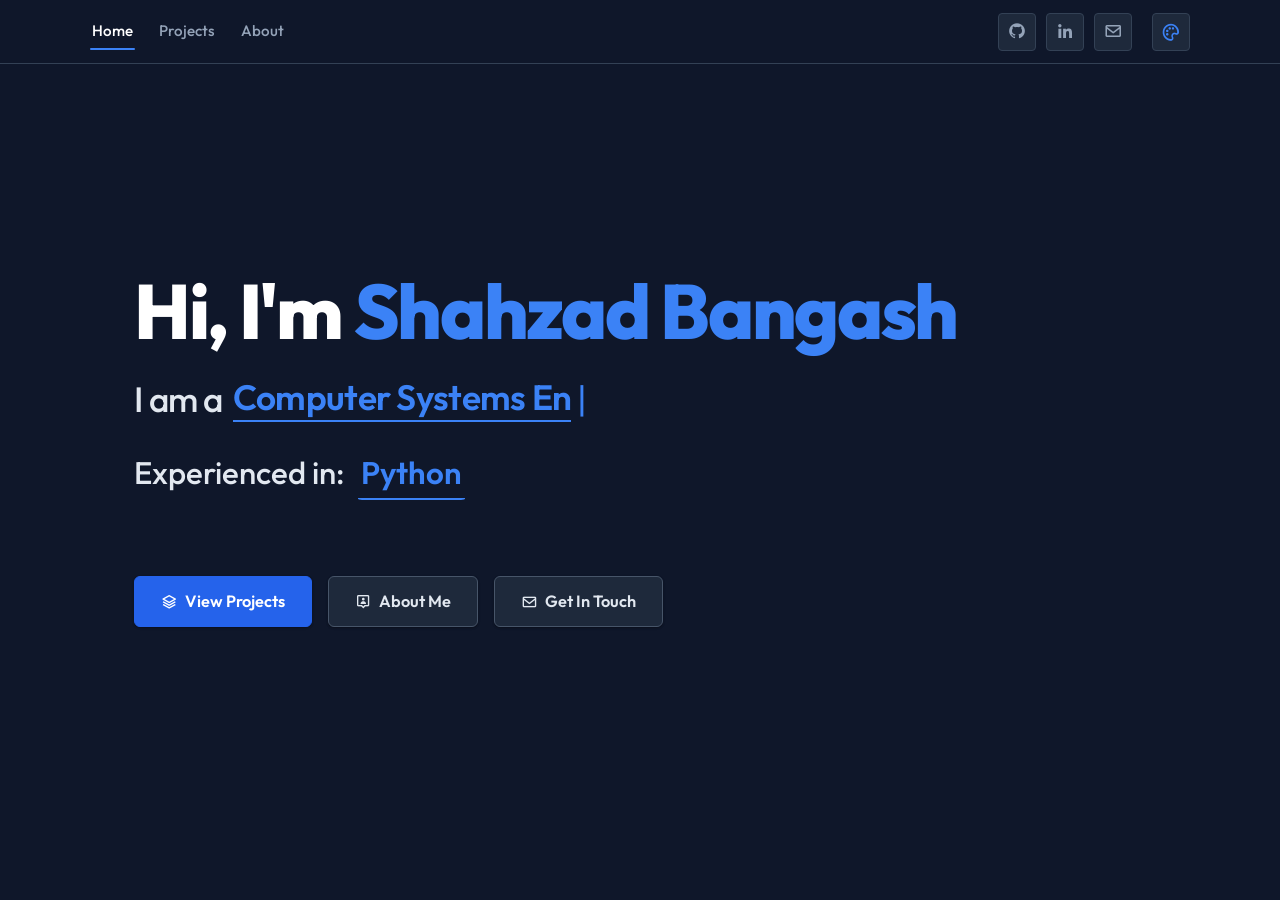
==== commit 201f7bab: "added button to show all skills at once" ====
--- a/index.html
+++ b/index.html
@@ -29,12 +29,12 @@
   <link href="assets/vendor/boxicons/css/boxicons.min.css" rel="stylesheet">
 
   <!-- Main Custom CSS File -->
-  <link href="assets/css/style.css?v=5.7" rel="stylesheet">
+  <link href="assets/css/style.css?v=5.8" rel="stylesheet">
   <!-- Unified Theme Engine Stylesheet -->
-  <link href="assets/css/themes.css?v=3.2" rel="stylesheet">
+  <link href="assets/css/themes.css?v=3.3" rel="stylesheet">
 
   <!-- Interactive 3D Wheel Dropdown Component -->
-  <script src="assets/js/wheel-dropdown.js?v=1.9" defer></script>
+  <script src="assets/js/wheel-dropdown.js?v=2.0" defer></script>
 
   <!-- Instant Theme Attribute Setup (Avoid FOUT) -->
   <script>
@@ -571,7 +571,7 @@
       <!-- Technical Skillset Showcase Card -->
       <div class="row mt-2">
         <div class="col-12">
-          <div class="about-card skillset-card">
+          <div class="about-card skillset-card" id="skillsetCard">
             <div class="skillset-card-content">
               <div class="about-card-header mb-0">
                 <div class="about-icon-box">
@@ -598,6 +598,29 @@
                   value="Python"
                   options="Python|TensorFlow & Keras|FastAPI | Flask|Reactjs|OpenCV|FPGA Programming|Verilog / HDL|ESP32 & MCUs|Edge Inference|C / C++|JavaScript ES6|REST APIs|Git & GitHub">
                 </wheel-dropdown>
+              </div>
+            </div>
+
+            <!-- Full Screen Action Button positioned bottom right on skills card -->
+            <button
+              type="button"
+              class="skillset-fullscreen-btn"
+              id="skillsetFullscreenBtn"
+              aria-label="Show all skills overlay"
+              title="Show all skills">
+              <i class="bx bx-fullscreen" aria-hidden="true" id="skillsetFullscreenIcon"></i>
+            </button>
+
+            <!-- Overlay on skills card to write all skills names -->
+            <div class="skillset-card-overlay" id="skillsetCardOverlay" aria-hidden="true">
+              <div class="skillset-overlay-header">
+                <div class="skillset-overlay-title">
+                  <i class="bx bx-layer"></i>
+                  <span>All Skills</span>
+                </div>
+              </div>
+              <div class="skillset-overlay-names" id="skillsetOverlayNames">
+                <!-- Skill names written simply -->
               </div>
             </div>
           </div>
@@ -634,7 +657,7 @@
   <script src="assets/js/theme-manager.js?v=2.5"></script>
 
   <!-- Main Website JavaScript -->
-  <script src="assets/js/main.js?v=4.1"></script>
+  <script src="assets/js/main.js?v=4.2"></script>
 
 </body>
 
--- a/assets/css/style.css
+++ b/assets/css/style.css
@@ -1536,8 +1536,14 @@
 
 /* Technical Skillset Showcase Card */
 .skillset-card {
+  position: relative;
   padding: 24px 32px;
+  min-height: 174px;
   transition: var(--transition-smooth);
+}
+
+.skillset-card.is-expanded {
+  min-height: 235px;
 }
 
 .skillset-card-content {
@@ -1568,6 +1574,144 @@
   --wheel-width: 100% !important;
   max-width: 100%;
   min-width: 0;
+}
+
+/* Fullscreen Toggle Action Button positioned bottom right on skills card */
+.skillset-fullscreen-btn {
+  position: absolute;
+  bottom: 12px;
+  right: 14px;
+  z-index: 30;
+  display: inline-flex;
+  align-items: center;
+  justify-content: center;
+  width: 36px;
+  height: 36px;
+  border-radius: var(--radius-sm);
+  background: var(--bg-surface);
+  border: 1px solid var(--border-medium);
+  color: var(--accent-cyan);
+  cursor: pointer;
+  outline: none;
+  box-shadow: var(--shadow-sm);
+  transition: var(--transition-fast);
+}
+
+.skillset-fullscreen-btn i {
+  font-size: 1.25rem;
+  line-height: 1;
+  transition: transform 0.2s ease;
+}
+
+.skillset-fullscreen-btn:hover {
+  background: var(--bg-card-hover);
+  border-color: var(--accent-cyan);
+  color: var(--text-white);
+  transform: translateY(-2px);
+  box-shadow: var(--shadow-md);
+}
+
+.skillset-fullscreen-btn:hover i {
+  transform: scale(1.12);
+}
+
+.skillset-fullscreen-btn:focus-visible {
+  box-shadow: 0 0 0 3px color-mix(in srgb, var(--accent-cyan) 30%, transparent);
+}
+
+/* ==========================================================================
+   Overlay Directly on Skills Card Showing All Skills Names
+   ========================================================================== */
+.skillset-card-overlay {
+  position: absolute;
+  inset: 0;
+  background: var(--bg-card);
+  border-radius: var(--radius-lg);
+  z-index: 20;
+  display: flex;
+  flex-direction: column;
+  padding: 16px 24px;
+  opacity: 0;
+  visibility: hidden;
+  pointer-events: none;
+  transition: opacity 0.22s ease, visibility 0.22s ease, transform 0.22s ease;
+  transform: scale(0.98);
+  overflow-y: auto;
+  scrollbar-width: thin;
+}
+
+.skillset-card.is-expanded .skillset-card-overlay {
+  opacity: 1;
+  visibility: visible;
+  pointer-events: auto;
+  transform: scale(1);
+}
+
+.skillset-overlay-header {
+  display: flex;
+  align-items: center;
+  justify-content: space-between;
+  gap: 16px;
+  margin-bottom: 10px;
+  padding-bottom: 8px;
+  border-bottom: 1px solid var(--border-subtle);
+  flex-shrink: 0;
+}
+
+.skillset-overlay-title {
+  display: flex;
+  align-items: center;
+  gap: 8px;
+  font-family: 'Outfit', sans-serif;
+  font-weight: 700;
+  font-size: 1.05rem;
+  color: var(--text-white);
+}
+
+.skillset-overlay-title i {
+  color: var(--accent-cyan);
+  font-size: 1.3rem;
+}
+
+.skillset-overlay-names {
+  display: flex;
+  flex-wrap: wrap;
+  align-items: center;
+  justify-content: center;
+  gap: 8px 12px;
+  flex: 1 1 auto;
+  padding: 2px 0;
+}
+
+.skill-name-item {
+  font-family: 'Outfit', 'Inter', -apple-system, sans-serif;
+  font-size: 0.92rem;
+  font-weight: 600;
+  color: var(--text-primary);
+  background: var(--bg-surface);
+  border: 1px solid var(--border-subtle);
+  border-radius: var(--radius-md);
+  padding: 6px 14px;
+  cursor: pointer;
+  transition: all 0.16s ease;
+  user-select: none;
+  white-space: nowrap;
+}
+
+.skill-name-item:hover {
+  color: var(--accent-cyan);
+  border-color: var(--accent-cyan);
+  background: var(--bg-card-hover);
+  transform: translateY(-2px);
+  box-shadow: var(--shadow-sm);
+}
+
+.skill-name-item.is-active {
+  color: var(--accent-cyan);
+  border-color: var(--accent-cyan);
+  font-weight: 700;
+  background: color-mix(in srgb, var(--accent-cyan) 12%, var(--bg-surface));
+  box-shadow: 0 0 0 1px var(--accent-cyan);
 }
 
 .skill-category-card {
@@ -1686,6 +1830,19 @@
     width: 100%;
     max-width: 100%;
   }
+
+  .skillset-card.is-expanded {
+    min-height: 200px;
+  }
+
+  .skillset-overlay-names {
+    gap: 8px 10px;
+  }
+
+  .skill-name-item {
+    font-size: 0.9rem;
+    padding: 6px 12px;
+  }
 }
 
 /* Large Tablets & Small Laptops (iPads, Surface Pro, 768px - 1100px) */
@@ -1909,6 +2066,23 @@
   .skillset-wheel-wrapper wheel-dropdown {
     width: 100%;
     max-width: 100%;
+  }
+
+  .skillset-card.is-expanded {
+    min-height: 290px;
+  }
+
+  .skillset-card-overlay {
+    padding: 16px 18px;
+  }
+
+  .skillset-overlay-names {
+    gap: 8px 8px;
+  }
+
+  .skill-name-item {
+    font-size: 0.85rem;
+    padding: 6px 12px;
   }
 
   .hero-tagline {
--- a/assets/css/themes.css
+++ b/assets/css/themes.css
@@ -1542,4 +1542,50 @@
   --wheel-popover-shadow: 0 16px 36px -4px rgba(0, 0, 0, 0.6), 0 0 0 1px #3d3016;
 }
 
-
+/* ==========================================================================
+   7. Skills Card Overlay Theme Enhancements
+   ========================================================================== */
+:is([data-theme="light-blue"], [data-theme="clean-light"]) .skillset-fullscreen-btn {
+  background: #f8fafc;
+  border-color: #cbd5e1;
+  color: #2563eb;
+}
+
+:is([data-theme="light-blue"], [data-theme="clean-light"]) .skillset-fullscreen-btn:hover {
+  background: #2563eb;
+  border-color: #2563eb;
+  color: #ffffff;
+}
+
+:is([data-theme="light-blue"], [data-theme="clean-light"]) .skillset-card-overlay {
+  background: #ffffff;
+}
+
+:is([data-theme="light-blue"], [data-theme="clean-light"]) .skillset-overlay-header {
+  border-color: #e2e8f0;
+}
+
+:is([data-theme="light-blue"], [data-theme="clean-light"]) .skillset-overlay-title {
+  color: #0f172a;
+}
+
+:is([data-theme="light-blue"], [data-theme="clean-light"]) .skill-name-item {
+  color: #0f172a;
+  background: #f8fafc;
+  border-color: #e2e8f0;
+}
+
+:is([data-theme="light-blue"], [data-theme="clean-light"]) .skill-name-item:hover {
+  color: #2563eb;
+  border-color: #2563eb;
+  background: #eff6ff;
+}
+
+:is([data-theme="light-blue"], [data-theme="clean-light"]) .skill-name-item.is-active {
+  color: #2563eb;
+  border-color: #2563eb;
+  background: #eff6ff;
+}
+
+
+
